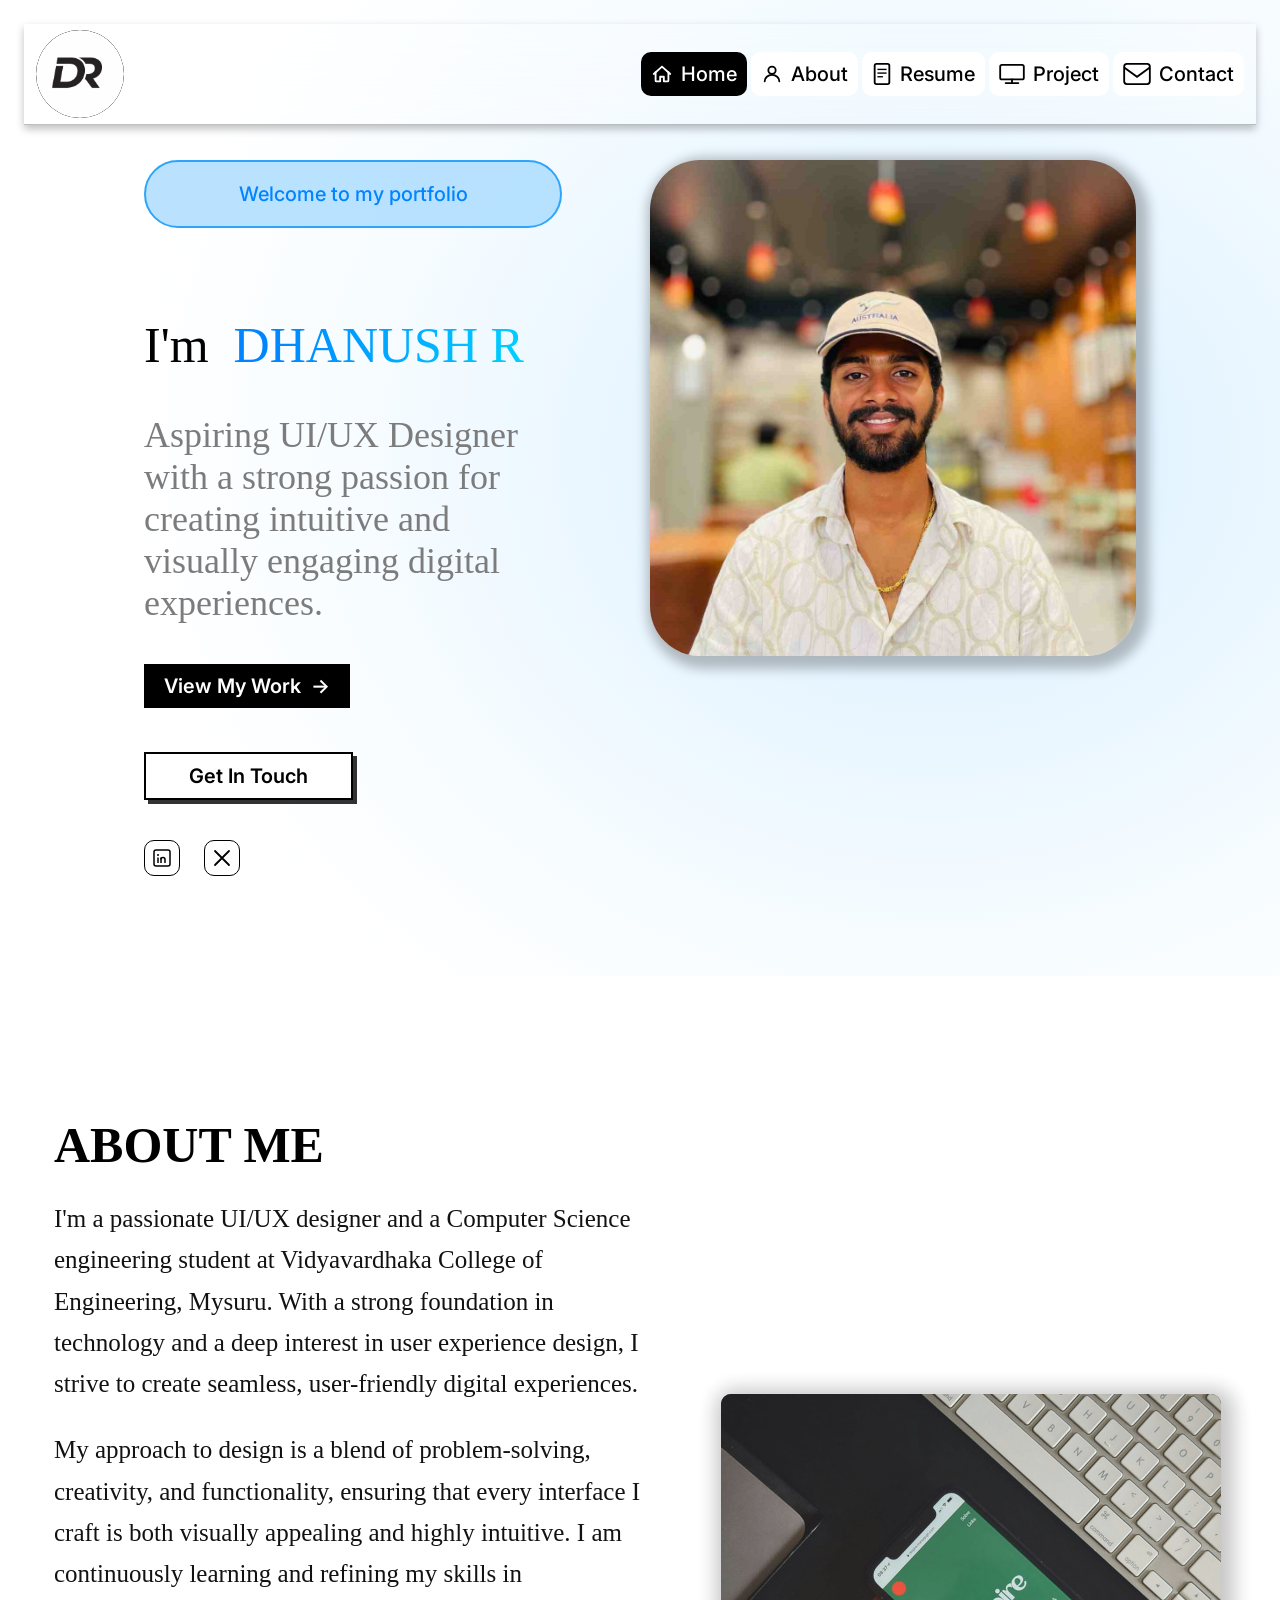
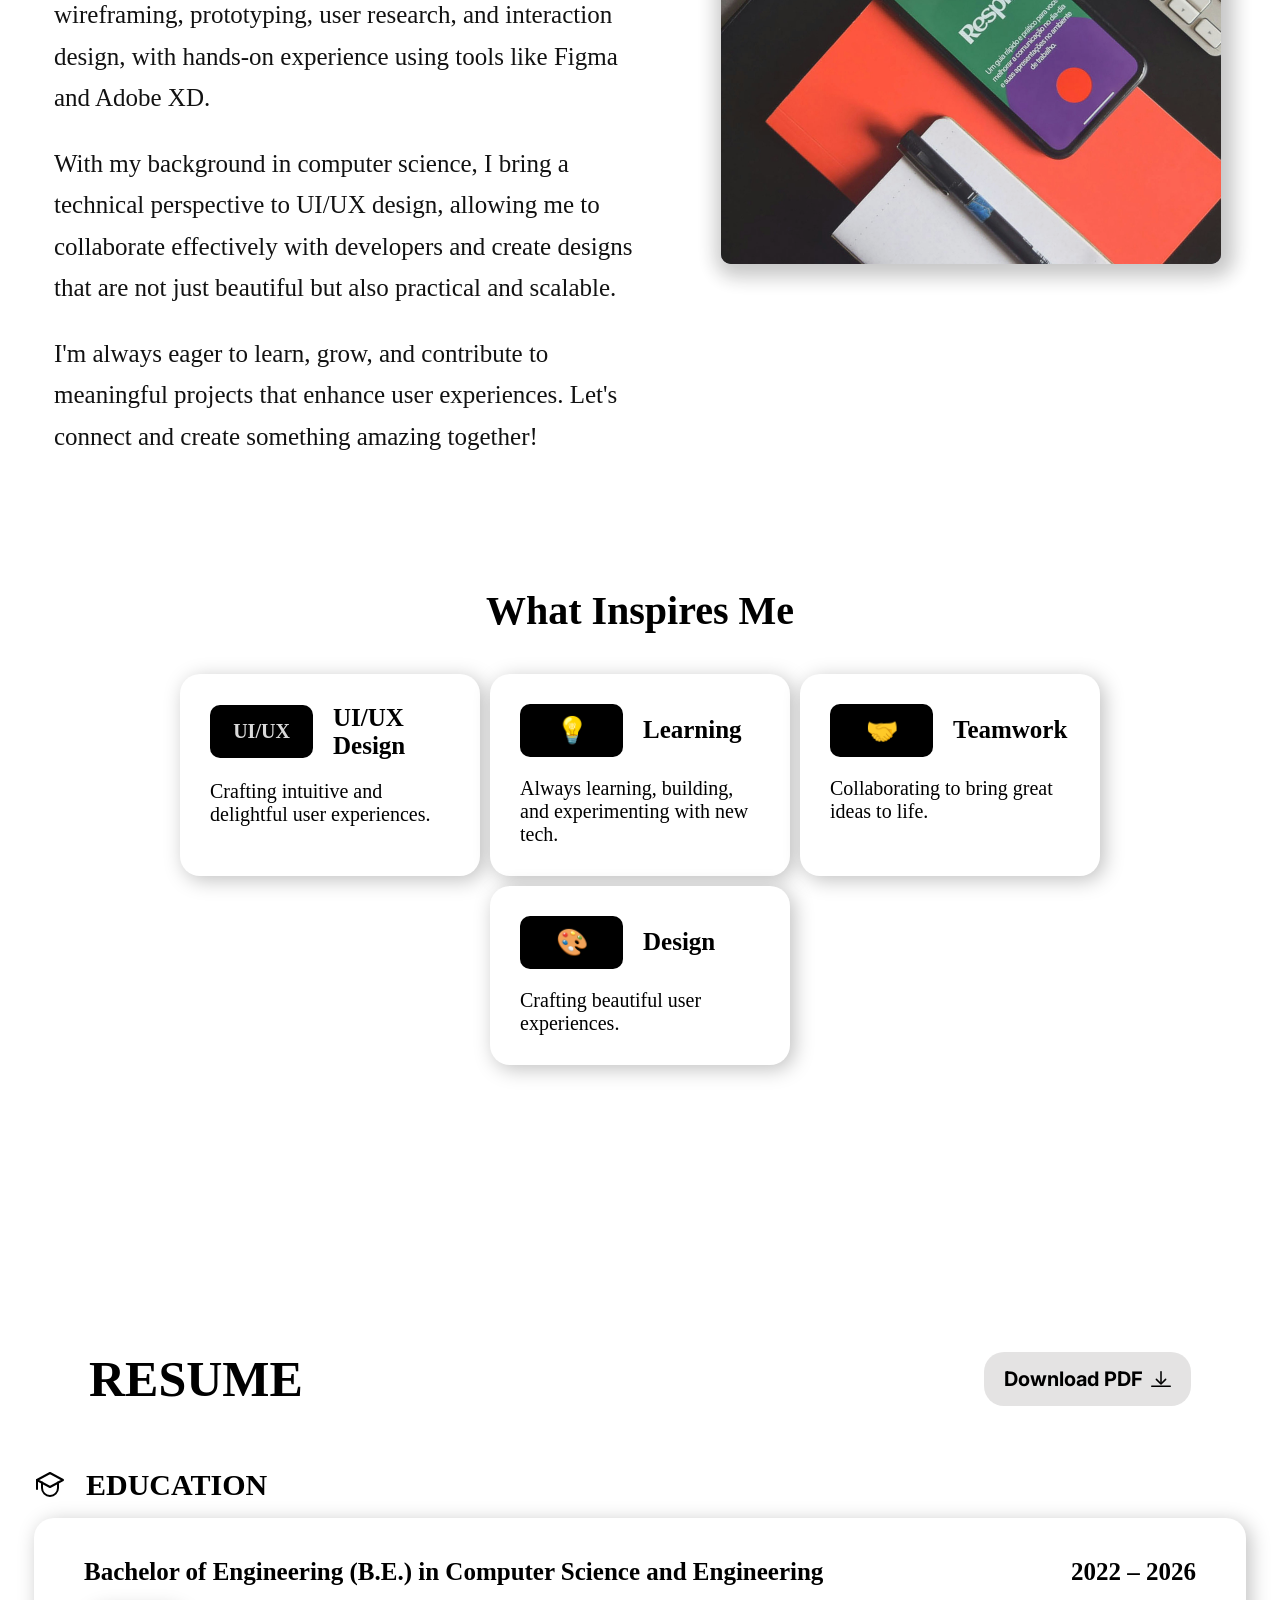
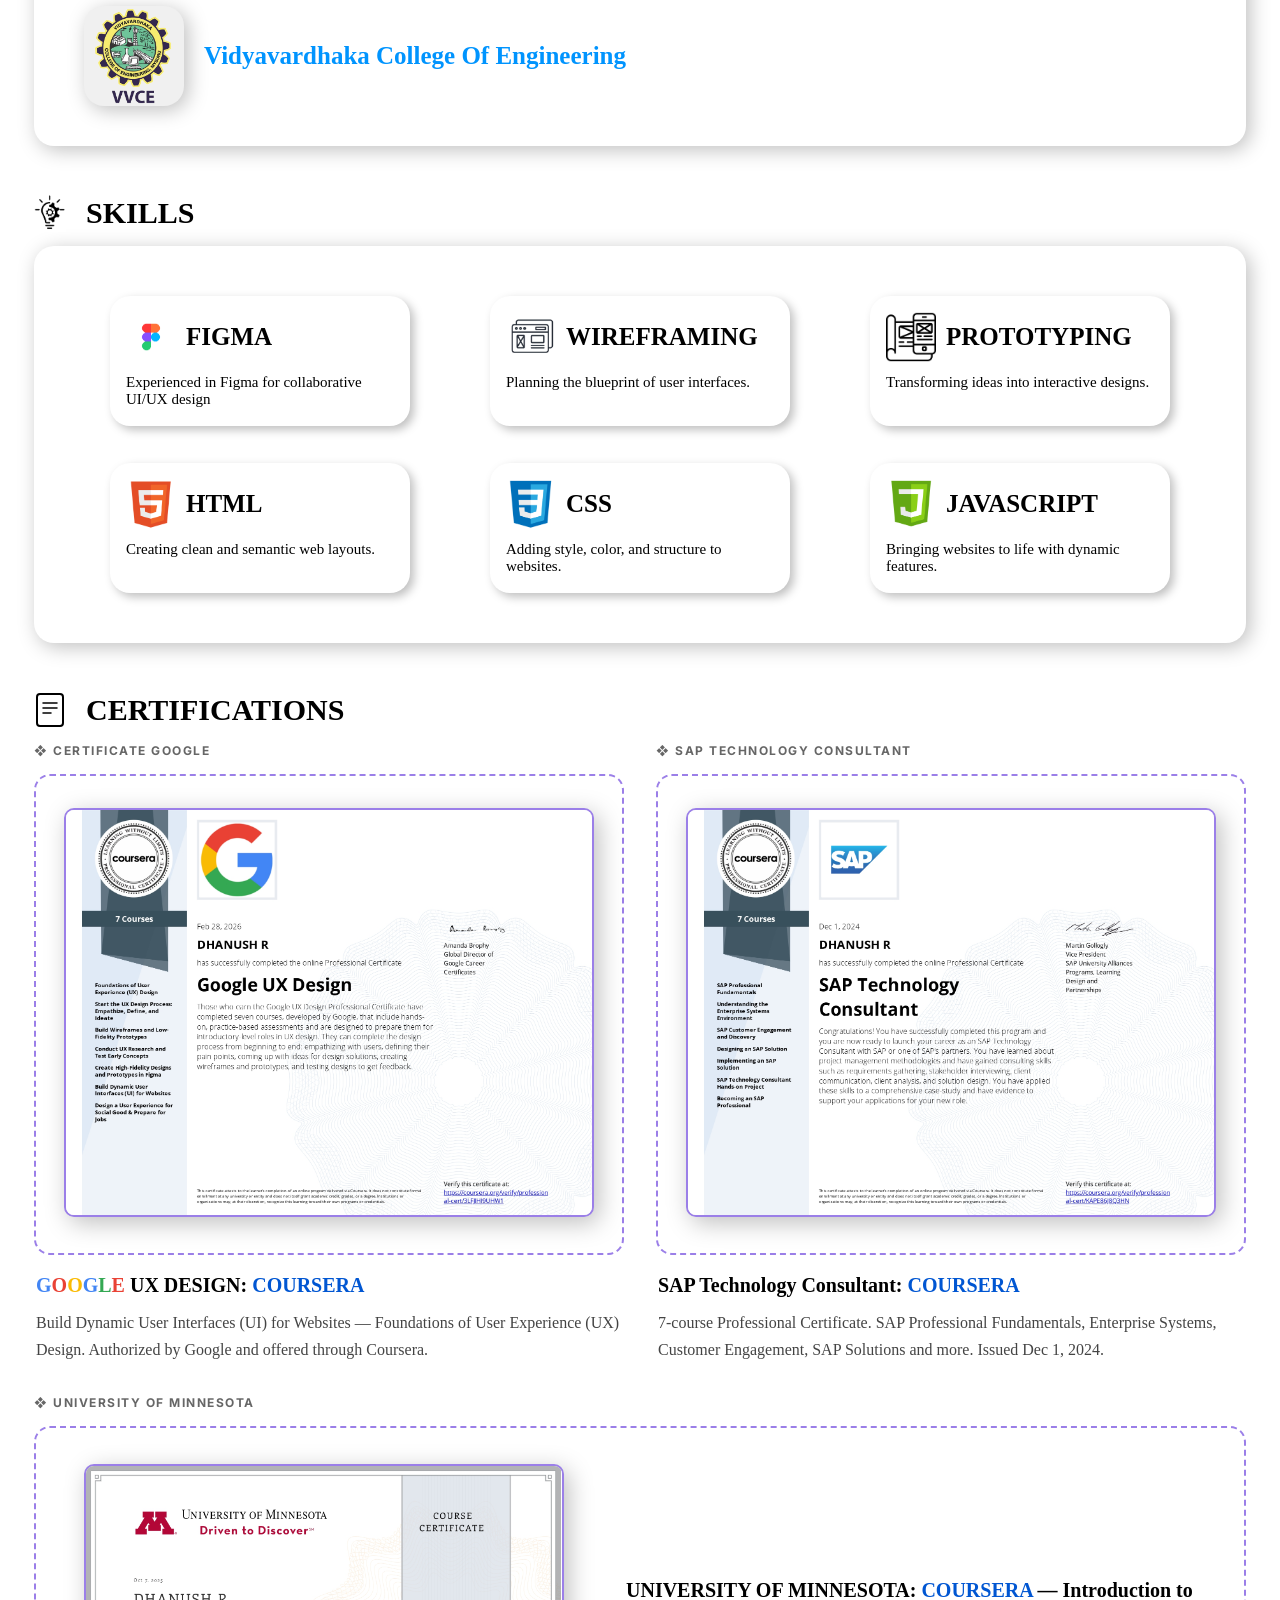
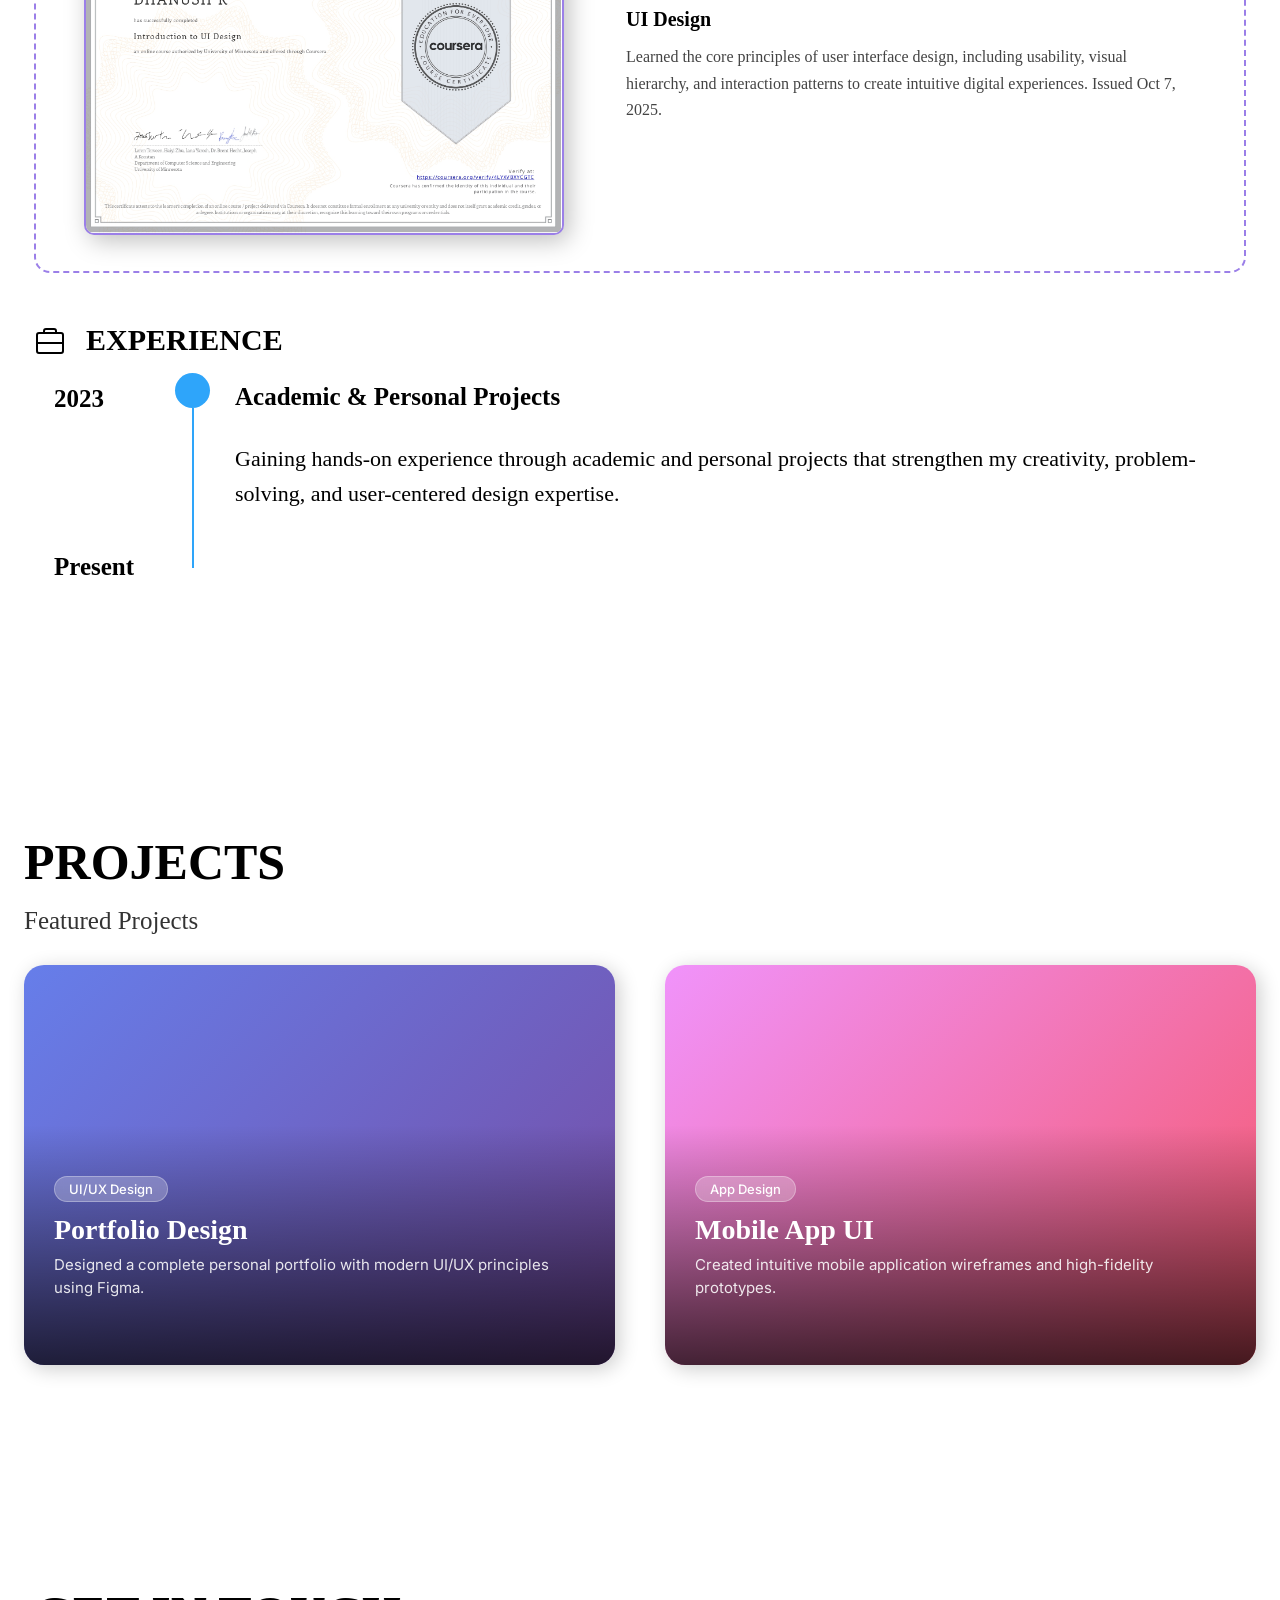
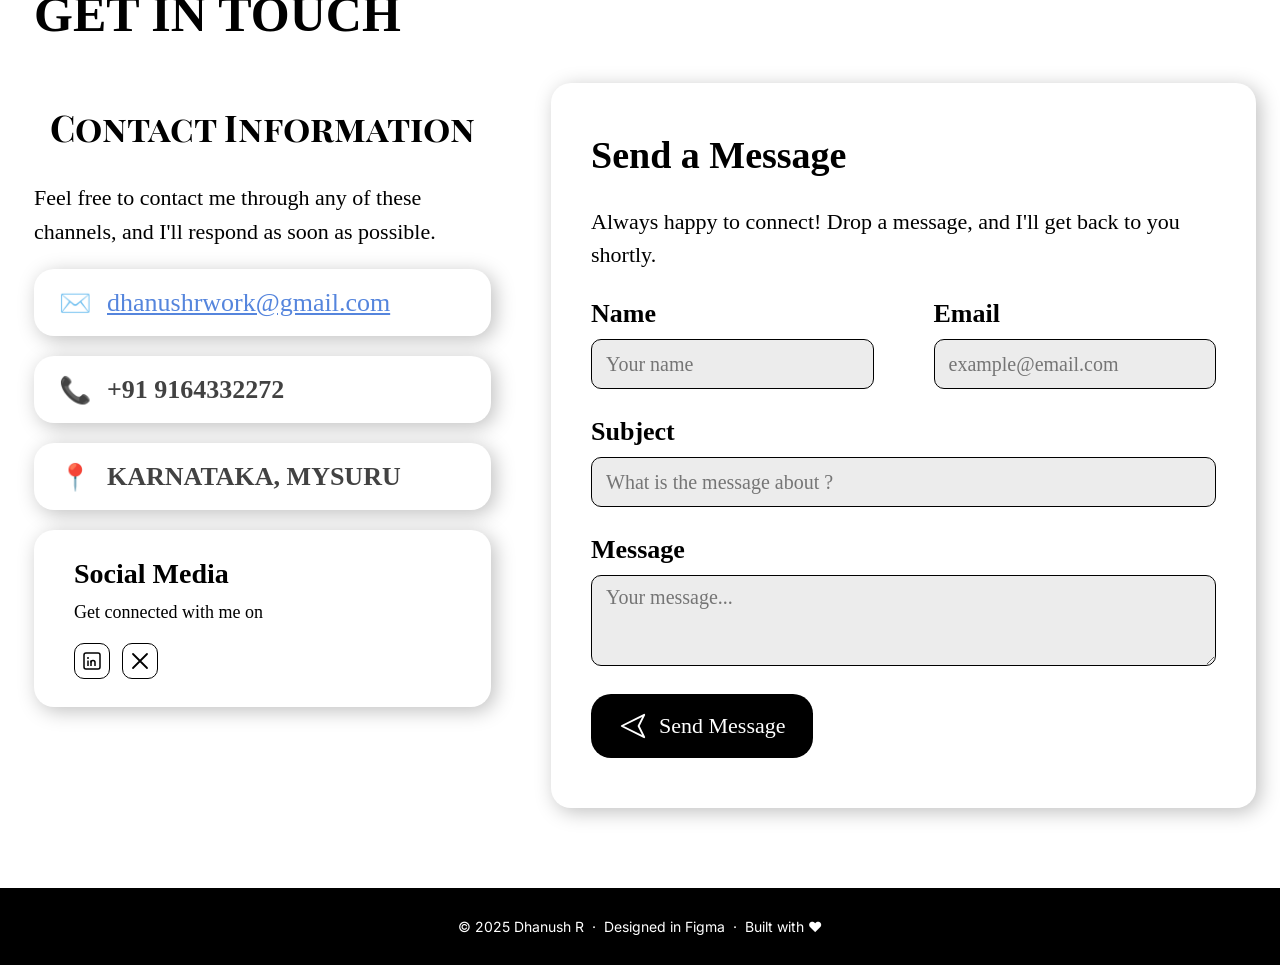
==== index.html @ 0f90c4a6 "Add files via upload" ====
<!DOCTYPE html>
<html lang="en">
<head>
  <meta charset="UTF-8" />
  <meta name="viewport" content="width=device-width, initial-scale=1.0" />
  <title>Dhanush R – UI/UX Designer</title>
  <link rel="preconnect" href="https://fonts.googleapis.com" />
  <link rel="preconnect" href="https://fonts.gstatic.com" crossorigin />
  <link href="https://fonts.googleapis.com/css2?family=Gentium+Basic:wght@400;700&family=Inter:wght@400;500;600;700&family=Playfair+Display+SC:wght@700&display=swap" rel="stylesheet" />
  <link rel="stylesheet" href="style.css" />
</head>
<body>

  <!-- NAV -->
  <nav id="main-nav">
    <div class="nav-logo">
      <img src="img/DR LOGO.png" alt="DR" onerror="this.style.display='none'" />
      <span>DR</span>
    </div>
    <div class="nav-links" id="nav-links">
      <a href="#home"     class="nav-btn active" onclick="setActive(this);closeMenu()">
        <svg width="22" height="22" fill="none" viewBox="0 0 24 24"><path d="M3 12L12 4l9 8" stroke="currentColor" stroke-width="2" stroke-linecap="round"/><path d="M5 10v9a1 1 0 001 1h4v-5h4v5h4a1 1 0 001-1v-9" stroke="currentColor" stroke-width="2" stroke-linecap="round" stroke-linejoin="round"/></svg>
        Home
      </a>
      <a href="#about"    class="nav-btn" onclick="setActive(this);closeMenu()">
        <svg width="22" height="22" fill="none" viewBox="0 0 24 24"><circle cx="12" cy="8" r="4" stroke="currentColor" stroke-width="2"/><path d="M4 20c0-4 3.6-7 8-7s8 3 8 7" stroke="currentColor" stroke-width="2" stroke-linecap="round"/></svg>
        About
      </a>
      <a href="#resume"   class="nav-btn" onclick="setActive(this);closeMenu()">
        <svg width="20" height="22" fill="none" viewBox="0 0 20 24"><rect x="2" y="1" width="16" height="22" rx="2" stroke="currentColor" stroke-width="2"/><line x1="5" y1="7" x2="15" y2="7" stroke="currentColor" stroke-width="1.5"/><line x1="5" y1="11" x2="15" y2="11" stroke="currentColor" stroke-width="1.5"/><line x1="5" y1="15" x2="11" y2="15" stroke="currentColor" stroke-width="1.5"/></svg>
        Resume
      </a>
      <a href="#projects" class="nav-btn" onclick="setActive(this);closeMenu()">
        <svg width="26" height="20" fill="none" viewBox="0 0 28 22"><rect x="1" y="1" width="26" height="16" rx="2" stroke="currentColor" stroke-width="2"/><path d="M7 21h14M14 17v4" stroke="currentColor" stroke-width="2" stroke-linecap="round"/></svg>
        Project
      </a>
      <a href="#contact"  class="nav-btn" onclick="setActive(this);closeMenu()">
        <svg width="28" height="22" fill="none" viewBox="0 0 30 24"><rect x="1" y="1" width="28" height="22" rx="3" stroke="currentColor" stroke-width="2"/><path d="M1 5l14 10L29 5" stroke="currentColor" stroke-width="2"/></svg>
        Contact
      </a>
    </div>
    <button class="hamburger" id="hamburger" onclick="toggleMenu()" aria-label="Menu">
      <span></span><span></span><span></span>
    </button>
  </nav>

  <!-- HERO -->
  <section id="home">
    <div class="hero-blob"></div>
    <div class="hero-inner">
      <div class="hero-combine">
        <div class="hero-content">
          <div class="welcome-badge">Welcome to my portfolio</div>
          <div class="hero-text">
            <h1 class="hero-name">I'm &nbsp;<span class="grad">DHANUSH R</span></h1>
            <p class="hero-desc">Aspiring UI/UX Designer with a strong passion for creating intuitive and visually engaging digital experiences.</p>
            <div class="hero-btns">
              <a href="#projects" class="btn-primary">View My Work &nbsp;→</a>
              <a href="#contact"  class="btn-secondary">Get In Touch</a>
            </div>
            <div class="hero-socials">
              <a href="https://www.linkedin.com/in/dhanush-r-043868210/" target="_blank" class="social-icon" aria-label="LinkedIn">
                <svg width="18" height="18" fill="none" viewBox="0 0 18 18"><rect x="1" y="1" width="16" height="16" rx="2" stroke="currentColor" stroke-width="1.5"/><circle cx="5" cy="6" r="1" fill="currentColor"/><line x1="5" y1="8.5" x2="5" y2="14" stroke="currentColor" stroke-width="1.5"/><line x1="8" y1="8.5" x2="8" y2="14" stroke="currentColor" stroke-width="1.5"/><path d="M8 10.5c0-1.5 1-2 2-2s2 .8 2 2V14" stroke="currentColor" stroke-width="1.5"/></svg>
              </a>
              <a href="https://x.com/RDhanush2004" target="_blank" class="social-icon" aria-label="Twitter">
                <svg width="18" height="18" fill="none" viewBox="0 0 18 18"><path d="M2 2l14 14M2 16L16 2" stroke="currentColor" stroke-width="1.8" stroke-linecap="round"/></svg>
              </a>
            </div>
          </div>
        </div>
        <div class="hero-img-wrap">
          <div class="hero-img">
            <img src="img/DHANUSH.jpg" alt="Dhanush R"
              onerror="this.style.display='none'" />
          </div>
        </div>
      </div>
    </div>
  </section>

<!-- ABOUT -->
<section id="about">
  <div class="sec-wrap">
    <div class="about-grid">
      <div class="about-text reveal reveal-left">
        <h2 class="about-heading">ABOUT ME</h2>
        <div class="about-body">
          <p>I'm a passionate UI/UX designer and a Computer Science engineering student at Vidyavardhaka College of Engineering, Mysuru. With a strong foundation in technology and a deep interest in user experience design, I strive to create seamless, user-friendly digital experiences.</p>
          <p>My approach to design is a blend of problem-solving, creativity, and functionality, ensuring that every interface I craft is both visually appealing and highly intuitive. I am continuously learning and refining my skills in wireframing, prototyping, user research, and interaction design, with hands-on experience using tools like Figma and Adobe XD.</p>
          <p>With my background in computer science, I bring a technical perspective to UI/UX design, allowing me to collaborate effectively with developers and create designs that are not just beautiful but also practical and scalable.</p>
          <p>I'm always eager to learn, grow, and contribute to meaningful projects that enhance user experiences. Let's connect and create something amazing together!</p>
        </div>
      </div>
      <div class="about-img-wrap reveal reveal-right">
        <div class="about-img">
          <img src="img/mario-gogh-UF5Kdm764RE-unsplash.jpg" alt="About Dhanush" onerror="this.style.display='none'" />
        </div>
      </div>
    </div>

    <!-- What Inspires Me -->
    <div class="wim">
      <h3 class="wim-title reveal">What Inspires Me</h3>
      <div class="wim-cards">
        <div class="wim-card reveal d1"><div class="wim-hd"><div class="wim-icon">UI/UX</div><span class="wim-label">UI/UX Design</span></div><p class="wim-desc">Crafting intuitive and delightful user experiences.</p></div>
        <div class="wim-card reveal d2"><div class="wim-hd"><div class="wim-icon" style="font-size:26px">💡</div><span class="wim-label">Learning</span></div><p class="wim-desc">Always learning, building, and experimenting with new tech.</p></div>
        <div class="wim-card reveal d3"><div class="wim-hd"><div class="wim-icon" style="font-size:26px">🤝</div><span class="wim-label">Teamwork</span></div><p class="wim-desc">Collaborating to bring great ideas to life.</p></div>
        <div class="wim-card reveal d4"><div class="wim-hd"><div class="wim-icon" style="font-size:26px">🎨</div><span class="wim-label">Design</span></div><p class="wim-desc">Crafting beautiful user experiences.</p></div>
      </div>
    </div>
  </div>
</section>

  <!-- RESUME -->
  <section id="resume">
    <div class="sec-wrap">
      <div class="resume-head reveal">
        <h2 class="sec-title">RESUME</h2>
        <button class="btn-dl" onclick="alert('Add your resume PDF link here!')">
          Download PDF
          <svg width="20" height="20" fill="none" viewBox="0 0 26 23"><line x1="13" y1="2" x2="13" y2="17" stroke="currentColor" stroke-width="2" stroke-linecap="round"/><path d="M7 12l6 6 6-6" stroke="currentColor" stroke-width="2" stroke-linecap="round" stroke-linejoin="round"/><line x1="1" y1="21" x2="25" y2="21" stroke="currentColor" stroke-width="2" stroke-linecap="round"/></svg>
        </button>
      </div>

      <!-- Education -->
      <div class="r-sec reveal">
        <div class="r-sec-hd">
          <div class="r-sec-icon">
            <svg width="32" height="32" fill="none" viewBox="0 0 32 32"><path d="M16 4L3 11l13 7 13-7-13-7z" stroke="#000" stroke-width="2" stroke-linejoin="round"/><path d="M3 11v9" stroke="#000" stroke-width="2" stroke-linecap="round"/><path d="M8 13.5v5.5a8 8 0 0016 0v-5.5" stroke="#000" stroke-width="2" stroke-linecap="round"/></svg>
          </div>
          <span class="r-sec-title">EDUCATION</span>
        </div>
        <div class="edu-card">
          <div class="edu-row">
            <span class="edu-name">Bachelor of Engineering (B.E.) in Computer Science and Engineering</span>
            <span class="edu-year">2022 – 2026</span>
          </div>
          <div class="edu-college-row">
            <div class="college-logo">
              <img src="img/vvce-logo.png" alt="VCE" onerror="this.outerHTML='<span style=font-weight:700;font-size:14px;margin:5px>VCE</span>'" />
            </div>
            <span class="college-name">Vidyavardhaka College Of Engineering</span>
          </div>
        </div>
      </div>

      <!-- Skills -->
      <div class="r-sec reveal" style="margin-top:50px">
        <div class="r-sec-hd">
          <div class="r-sec-icon">
            <img src="img/skills_icon.png" alt="HTML" onerror="this.outerHTML='<span style=font-size:28px;font-weight:700;color:#e44d26>HTML</span>'" />
          </div>
          <span class="r-sec-title">SKILLS</span>
        </div>
        <div class="skills-wrap">
          <div class="skills-grid">
            <div class="skill-card reveal d1">
              <div class="skill-hd">
                <div class="skill-icon">
                  <img src="img/Figma_logo.png" alt="Figma" onerror="this.outerHTML='<span style=font-size:28px></span>'" />
                </div>
                <span class="skill-name">FIGMA</span>
              </div>
              <p class="skill-desc">Experienced in Figma for collaborative UI/UX design</p>
            </div>
            <div class="skill-card reveal d2">
              <div class="skill-hd">
                <div class="skill-icon">
                  <img src="img/wireframe_icon.png" alt="HTML" onerror="this.outerHTML='<span style=font-size:28px;font-weight:700;color:#e44d26>HTML</span>'" />
                </div>
                <span class="skill-name">WIREFRAMING</span>
              </div>
              <p class="skill-desc">Planning the blueprint of user interfaces.</p>
            </div>
            <div class="skill-card reveal d3">
              <div class="skill-hd">
                <div class="skill-icon">
                  <img src="img/prototyping.png" alt="HTML" onerror="this.outerHTML='<span style=font-size:28px;font-weight:700;color:#e44d26>HTML</span>'" />
                </div>
                <span class="skill-name">PROTOTYPING</span>
              </div>
              <p class="skill-desc">Transforming ideas into interactive designs.</p>
            </div>
            <div class="skill-card reveal d4">
              <div class="skill-hd">
                <div class="skill-icon">
                  <img src="img/HTML.png" alt="HTML" onerror="this.outerHTML='<span style=font-size:28px;font-weight:700;color:#e44d26>HTML</span>'" />
                </div>
                <span class="skill-name">HTML</span>
              </div>
              <p class="skill-desc">Creating clean and semantic web layouts.</p>
            </div>
            <div class="skill-card reveal d5">
              <div class="skill-hd">
                <div class="skill-icon">
                  <img src="img/CSS.png" alt="CSS" onerror="this.outerHTML='<span style=font-size:28px;font-weight:700;color:#264de4>CSS</span>'" />
                </div>
                <span class="skill-name">CSS</span>
              </div>
              <p class="skill-desc">Adding style, color, and structure to websites.</p>
            </div>
            <div class="skill-card reveal d6">
              <div class="skill-hd">
                <div class="skill-icon">
                  <img src="img/JS.png" alt="JavaScript" onerror="this.outerHTML='<span style=font-size:24px;font-weight:700;color:#f7df1e;background:#000;padding:4px 6px>JS</span>'" />
                </div>
                <span class="skill-name">JAVASCRIPT</span>
              </div>
              <p class="skill-desc">Bringing websites to life with dynamic features.</p>
            </div>
          </div>
        </div>
      </div>

      <!-- Certifications -->
      <div class="r-sec reveal" style="margin-top:50px">
        <div class="r-sec-hd">
          <div class="r-sec-icon">
            <svg width="30" height="36" fill="none" viewBox="0 0 30 36"><rect x="2" y="2" width="26" height="32" rx="3" stroke="#000" stroke-width="2"/><line x1="8" y1="11" x2="22" y2="11" stroke="#000" stroke-width="1.5" stroke-linecap="round"/><line x1="8" y1="16" x2="22" y2="16" stroke="#000" stroke-width="1.5" stroke-linecap="round"/><line x1="8" y1="21" x2="16" y2="21" stroke="#000" stroke-width="1.5" stroke-linecap="round"/></svg>
          </div>
          <span class="r-sec-title">CERTIFICATIONS</span>
        </div>

        <div class="certs-row">

          <!-- ══ GOOGLE ══ -->
          <div class="cert-box reveal d1">
            <p class="cert-box-label">❖ CERTIFICATE GOOGLE</p>
            <div class="cert-dashed-border">
              <div class="cert-deck">
                <div class="cert-card card-back-2"><img src="img/GOOGLE_UI_UX_page-0001.jpg" alt="" /></div>
                <div class="cert-card card-back-1"><img src="img/GOOGLE_UI_UX_page-0001.jpg" alt="" /></div>
                <div class="cert-card card-front" ><img src="img/ui_ux_final_page-0001.jpg" alt="Google UX Certificate" /></div>
              </div>
            </div>
            <div class="cert-desc-block">
              <p class="cert-desc-title"><span style="color:#4285f4">G</span><span style="color:#e94235">O</span><span style="color:#fabb05">O</span><span style="color:#4285f4">G</span><span style="color:#34a853">L</span><span style="color:#e94235">E</span> UX DESIGN: <span style="color:#0056d2">COURSERA</span></p>
              <p class="cert-desc-body">Build Dynamic User Interfaces (UI) for Websites — Foundations of User Experience (UX) Design. Authorized by Google and offered through Coursera.</p>
            </div>
          </div>

          <!-- ══ SAP ══ -->
          <div class="cert-box reveal d2">
            <p class="cert-box-label">❖ SAP TECHNOLOGY CONSULTANT</p>
            <div class="cert-dashed-border">
              <div class="cert-deck">
                <div class="cert-card card-back-2"><img src="img/SAP_1 (2)_page-0001.jpg" alt="" /></div>
                <div class="cert-card card-back-1"><img src="img/SAP_1 (2)_page-0001.jpg" alt="" /></div>
                <div class="cert-card card-front" ><img src="img/SAP_MAIN_page-0001.jpg" alt="SAP Technology Consultant Certificate" /></div>
              </div>
            </div>
            <div class="cert-desc-block">
              <p class="cert-desc-title">SAP Technology Consultant: <span style="color:#0056d2">COURSERA</span></p>
              <p class="cert-desc-body">7-course Professional Certificate. SAP Professional Fundamentals, Enterprise Systems, Customer Engagement, SAP Solutions and more. Issued Dec 1, 2024.</p>
            </div>
          </div>

        </div><!-- /.certs-row -->

        <!-- ══ MINNESOTA – full width ══ -->
        <div class="cert-box cert-box-wide reveal d3">
          <p class="cert-box-label">❖ UNIVERSITY OF MINNESOTA</p>
          <div class="cert-dashed-border cert-dashed-wide">
            <div class="cert-wide-inner">
              <div class="cert-deck cert-deck-wide">
                <div class="cert-card card-front" ><img src="img/UI_DESIGN_page-0001.jpg" alt="University of Minnesota Certificate" /></div>
              </div>
              <div class="cert-desc-block">
                <p class="cert-desc-title">UNIVERSITY OF MINNESOTA: <span style="color:#0056d2">COURSERA</span> — Introduction to UI Design</p>
                <p class="cert-desc-body">Learned the core principles of user interface design, including usability, visual hierarchy, and interaction patterns to create intuitive digital experiences. Issued Oct 7, 2025.</p>
              </div>
            </div>
          </div>
        </div>

      </div><!-- /.r-sec -->

      <!-- Experience -->
      <div class="r-sec reveal" style="margin-top:50px;margin-bottom:20px">
        <div class="r-sec-hd">
          <div class="r-sec-icon">
            <svg width="32" height="32" fill="none" viewBox="0 0 32 32"><rect x="3" y="9" width="26" height="20" rx="2" stroke="#000" stroke-width="2"/><path d="M10 9V7a2 2 0 012-2h8a2 2 0 012 2v2" stroke="#000" stroke-width="2"/><line x1="3" y1="19" x2="29" y2="19" stroke="#000" stroke-width="2"/></svg>
          </div>
          <span class="r-sec-title">EXPERIENCE</span>
        </div>
        <div class="exp-wrap">
          <div class="exp-years">
            <span>2023</span>
            <span>Present</span>
          </div>
          <div class="exp-timeline">
            <div class="exp-dot"></div>
            <div class="exp-line"></div>
          </div>
          <div class="exp-content">
            <div class="exp-role">Academic &amp; Personal Projects</div>
            <p class="exp-body">Gaining hands-on experience through academic and personal projects that strengthen my creativity, problem-solving, and user-centered design expertise.</p>
          </div>
        </div>
      </div>
    </div>
  </section>

  <!-- PROJECTS -->
  <section id="projects">
    <div class="sec-wrap">
      <h2 class="sec-title reveal">PROJECTS</h2>
      <p class="proj-label reveal d1">Featured Projects</p>
      <div class="proj-grid">
        <div class="proj-card reveal reveal-left d2">
          <div class="proj-bg" style="background:linear-gradient(135deg,#667eea,#764ba2)"></div>
          <div class="proj-overlay"></div>
          <div class="proj-content">
            <span class="proj-tag">UI/UX Design</span>
            <div class="proj-title">Portfolio Design</div>
            <p class="proj-desc">Designed a complete personal portfolio with modern UI/UX principles using Figma.</p>
            <span class="proj-arrow">→</span>
          </div>
        </div>
        <div class="proj-card reveal reveal-right d3">
          <div class="proj-bg" style="background:linear-gradient(135deg,#f093fb,#f5576c)"></div>
          <div class="proj-overlay"></div>
          <div class="proj-content">
            <span class="proj-tag">App Design</span>
            <div class="proj-title">Mobile App UI</div>
            <p class="proj-desc">Created intuitive mobile application wireframes and high-fidelity prototypes.</p>
            <span class="proj-arrow">→</span>
          </div>
        </div>
      </div>
    </div>
  </section>

  <!-- CONTACT -->
  <section id="contact">
    <div class="sec-wrap">
      <h2 class="contact-title reveal">GET IN TOUCH</h2>
      <div class="contact-layout">

        <!-- Info panel -->
        <div class="contact-info reveal reveal-left">
          <div class="contact-info-title">Contact Information</div>
          <p class="contact-info-desc">Feel free to contact me through any of these channels, and I'll respond as soon as possible.</p>
          <div class="ci-card">
            <span class="ci-emoji">✉️</span>
            <a class="ci-email" href="mailto:dhanushrwork@gmail.com">dhanushrwork@gmail.com</a>
          </div>
          <div class="ci-card">
            <span class="ci-emoji">📞</span>
            <span class="ci-phone">+91 9164332272</span>
          </div>
          <div class="ci-card">
            <span class="ci-emoji">📍</span>
            <span class="ci-loc">KARNATAKA, MYSURU</span>
          </div>
          <div class="social-card">
            <div class="social-title">Social Media</div>
            <div class="social-sub">Get connected with me on</div>
            <div class="social-icons">
              <a href="https://www.linkedin.com/in/dhanush-r-043868210/" target="_blank" class="social-icon" aria-label="LinkedIn">
                <svg width="18" height="18" fill="none" viewBox="0 0 18 18"><rect x="1" y="1" width="16" height="16" rx="2" stroke="currentColor" stroke-width="1.5"/><circle cx="5" cy="6" r="1" fill="currentColor"/><line x1="5" y1="8.5" x2="5" y2="14" stroke="currentColor" stroke-width="1.5"/><line x1="8" y1="8.5" x2="8" y2="14" stroke="currentColor" stroke-width="1.5"/><path d="M8 10.5c0-1.5 1-2 2-2s2 .8 2 2V14" stroke="currentColor" stroke-width="1.5"/></svg>
              </a>
              <a href="https://x.com/RDhanush2004" target="_blank" class="social-icon" aria-label="Twitter">
                <svg width="18" height="18" fill="none" viewBox="0 0 18 18"><path d="M2 2l14 14M2 16L16 2" stroke="currentColor" stroke-width="1.8" stroke-linecap="round"/></svg>
              </a>
            </div>
          </div>
        </div>

        <!-- Message form -->
        <div class="msg-box reveal reveal-right">
          <div class="msg-title">Send a Message</div>
          <p class="msg-sub">Always happy to connect! Drop a message, and I'll get back to you shortly.</p>
          <div class="form-row">
            <div class="form-col">
              <label class="form-label">Name</label>
              <input class="form-input" type="text" id="f-name" placeholder="Your name" />
            </div>
            <div class="form-col">
              <label class="form-label">Email</label>
              <input class="form-input" type="email" id="f-email" placeholder="example@email.com" />
            </div>
          </div>
          <div class="form-group">
            <label class="form-label">Subject</label>
            <input class="form-input" type="text" id="f-subject" placeholder="What is the message about ?" />
          </div>
          <div class="form-group">
            <label class="form-label">Message</label>
            <textarea class="form-input" id="f-msg" placeholder="Your message..." rows="3"></textarea>
          </div>
          <button class="btn-send" onclick="handleSend()">
            <svg width="28" height="28" fill="none" viewBox="0 0 30 30"><path d="M3 15L27 3l-6 12 6 12L3 15z" stroke="white" stroke-width="2" stroke-linejoin="round"/></svg>
            Send Message
          </button>
        </div>
      </div>
    </div>
  </section>

  <!-- FOOTER -->
  <footer>
    <p>© 2025 Dhanush R &nbsp;·&nbsp; Designed in Figma &nbsp;·&nbsp; Built with ❤️</p>
  </footer>

  <!-- Toast notification -->
  <div class="toast" id="toast"></div>

  <script src="script.js"></script>
</body>
</html>
---- style.css ----
/* ═══════════════════════════════════════════
   DHANUSH R – PORTFOLIO  |  style.css
   ═══════════════════════════════════════════ */

/* ── RESET & VARIABLES ─────────────────────── */
*, *::before, *::after {
  box-sizing: border-box;
  margin: 0;
  padding: 0;
}

:root {
  --blue:        #0084ff;
  --blue2:       #00d0ff;
  --blue-bg:     rgba(156, 214, 255, 0.69);
  --blue-bd:     #2ea5fa;
  --black:       #000;
  --white:       #fff;
  --gray:        #7c7c7c;
  --body-text:   #121212;
  --shadow:      4px 4px 20px rgba(0,0,0,.25);
  --shadow-sm:   4px 4px 10px rgba(0,0,0,.25);
  --nav-h:       100px;
  --font-serif:  'Times New Roman', serif;
  --font-sans:   'Inter', sans-serif;
  --font-script: 'Gentium Basic', serif;
}

html { scroll-behavior: smooth; }

body {
  font-family: var(--font-sans);
  background: #fff;
  color: #000;
  overflow-x: hidden;
}

img { display: block; max-width: 100%; }
a   { text-decoration: none; color: inherit; }

/* ── NAV ───────────────────────────────────── */
nav {
  position: fixed;
  top: 24px; left: 24px; right: 24px;
  z-index: 1000;
  display: flex;
  align-items: center;
  justify-content: space-between;
  padding: 6px 12px;
  background: rgba(255,255,255,.2);
  backdrop-filter: blur(25px);
  -webkit-backdrop-filter: blur(25px);
  border-bottom: 1px solid rgba(0,0,0,.25);
  box-shadow: 0 4px 8px rgba(0,0,0,.25);
}

.nav-logo {
  width: 88px; height: 88px;
  border-radius: 99px;
  background: #000; color: #fff;
  display: flex; align-items: center; justify-content: center;
  font-family: var(--font-serif);
  font-size: 26px; font-weight: 700;
  letter-spacing: -1px;
  flex-shrink: 0; overflow: hidden;
  position: relative;
}
.nav-logo img {
  position: absolute; inset: 0;
  width: 100%; height: 100%;
  object-fit: cover; border-radius: 99px;
}

.nav-links {
  display: flex;
  align-items: center;
  gap: 4px;
}

.nav-btn {
  display: flex; align-items: center; gap: 8px;
  padding: 10px; border-radius: 10px;
  background: #fff;
  font-size: 20px; font-weight: 500;
  color: #000; border: none; cursor: pointer;
  white-space: nowrap;
  font-family: var(--font-sans);
  transition: background .25s, color .25s, transform .15s, box-shadow .25s;
}
.nav-btn:hover {
  background: #f0f0f0;
  transform: translateY(-1px);
  box-shadow: 0 2px 8px rgba(0,0,0,.1);
}
.nav-btn.active           { background: #000; color: #fff; }
.nav-btn.active:hover     { background: #222; }
.nav-btn svg              { flex-shrink: 0; transition: transform .25s; }
.nav-btn:hover svg        { transform: scale(1.1); }

/* Hamburger */
.hamburger {
  display: none;
  flex-direction: column; gap: 5px;
  padding: 8px; background: none; border: none;
  cursor: pointer; z-index: 1001;
}
.hamburger span {
  display: block; width: 24px; height: 2px;
  background: #000; border-radius: 2px;
  transition: transform .3s, opacity .3s;
}
.hamburger.open span:nth-child(1) { transform: translateY(7px) rotate(45deg); }
.hamburger.open span:nth-child(2) { opacity: 0; }
.hamburger.open span:nth-child(3) { transform: translateY(-7px) rotate(-45deg); }

/* ── SCROLL REVEAL ─────────────────────────── */
.reveal {
  opacity: 0; transform: translateY(40px);
  transition: opacity .7s ease, transform .7s ease;
}
.reveal.visible { opacity: 1; transform: translateY(0); }

.reveal-left {
  opacity: 0; transform: translateX(-40px);
  transition: opacity .7s ease, transform .7s ease;
}
.reveal-left.visible { opacity: 1; transform: translateX(0); }

.reveal-right {
  opacity: 0; transform: translateX(40px);
  transition: opacity .7s ease, transform .7s ease;
}
.reveal-right.visible { opacity: 1; transform: translateX(0); }

.d1 { transition-delay: .1s; }
.d2 { transition-delay: .2s; }
.d3 { transition-delay: .3s; }
.d4 { transition-delay: .4s; }
.d5 { transition-delay: .5s; }
.d6 { transition-delay: .6s; }

/* ── HERO ──────────────────────────────────── */
#home {
  background: #fff;
  overflow: hidden;
  padding-top: var(--nav-h);
}

.hero-blob {
  position: absolute;
  top: -238px; left: -30px;
  pointer-events: none; z-index: 0;
  width: min(1682px, 130vw);
  height: min(1568px, 130vw);
  background: radial-gradient(
    ellipse 60% 55% at 58% 44%,
    rgba(156,214,255,.4) 0%,
    rgba(200,235,255,.18) 55%,
    transparent 80%
  );
}

.hero-inner {
  position: relative; z-index: 1;
  max-width: 1440px; margin: 0 auto;
  padding: 60px 144px 100px;
  min-height: calc(100vh - var(--nav-h));
  display: flex; align-items: center;
}

.hero-combine {
  display: flex; gap: 88px;
  align-items: flex-start; width: 100%;
}

.hero-content {
  flex: 1;
  display: flex; flex-direction: column; gap: 88px;
}

.welcome-badge {
  display: inline-flex; align-items: center; justify-content: center;
  padding: 20px 50px;
  background: var(--blue-bg);
  border: 2px solid var(--blue-bd);
  border-radius: 999px;
  color: var(--blue); font-size: 20px; font-weight: 500;
  opacity: 0; animation: fadeUp .7s .1s forwards;
  transition: transform .3s, box-shadow .3s;
}
.welcome-badge:hover {
  transform: scale(1.03);
  box-shadow: 0 4px 16px rgba(0,132,255,.25);
}

.hero-text {
  display: flex; flex-direction: column; gap: 40px;
}

.hero-name {
  font-family: var(--font-serif);
  font-size: 50px; line-height: normal; font-weight: 400;
  opacity: 0; animation: fadeUp .7s .25s forwards;
}
.hero-name .grad {
  background: linear-gradient(to right, #0084ff 11.5%, #00d0ff);
  -webkit-background-clip: text;
  -webkit-text-fill-color: transparent;
  background-clip: text;
}

.hero-desc {
  font-family: var(--font-script);
  font-size: 36px; color: var(--gray); line-height: normal;
  opacity: 0; animation: fadeUp .7s .4s forwards;
}

.hero-btns {
  display: flex; gap: 44px; align-items: center; flex-wrap: wrap;
  opacity: 0; animation: fadeUp .7s .55s forwards;
}

.btn-primary {
  background: #000; color: #fff;
  padding: 10px 20px;
  font-size: 20px; font-weight: 600;
  font-family: var(--font-sans);
  border: none; cursor: pointer;
  display: inline-flex; align-items: center;
  transition: background .25s, transform .2s, box-shadow .25s;
}
.btn-primary:hover {
  background: #222;
  transform: translateY(-2px);
  box-shadow: 0 6px 16px rgba(0,0,0,.25);
}

.btn-secondary {
  background: #fff; color: #000;
  padding: 10px 43px;
  font-size: 20px; font-weight: 600;
  font-family: var(--font-sans);
  border: 2px solid #000;
  box-shadow: 4px 4px 0 rgba(0,0,0,.8);
  cursor: pointer;
  display: inline-flex; align-items: center;
  transition: transform .2s, box-shadow .2s;
}
.btn-secondary:hover   { transform: translate(-2px,-2px); box-shadow: 6px 6px 0 rgba(0,0,0,.8); }
.btn-secondary:active  { transform: translate(2px,2px);   box-shadow: 2px 2px 0 rgba(0,0,0,.8); }

.hero-socials {
  display: flex; gap: 24px; align-items: center;
  opacity: 0; animation: fadeUp .7s .7s forwards;
}

.social-icon {
  width: 36px; height: 36px;
  border: 1px solid #000; border-radius: 10px;
  display: flex; align-items: center; justify-content: center;
  color: #000;
  transition: background .25s, color .25s, transform .2s, box-shadow .2s;
}
.social-icon:hover {
  background: #000; color: #fff;
  transform: translateY(-3px);
  box-shadow: 0 4px 12px rgba(0,0,0,.25);
}

.hero-img-wrap {
  flex-shrink: 0; width: 486px;
  opacity: 0; animation: fadeUp .7s .3s forwards;
}
.hero-img {
  width: 486px; height: 496px;
  border-radius: 50px;
  box-shadow: 5px 5px 12.2px 8px rgba(0,0,0,.25);
  overflow: hidden; background: #e0e0e0;
  transition: transform .4s ease, box-shadow .4s ease;
}
.hero-img:hover {
  transform: translateY(-8px) scale(1.01);
  box-shadow: 8px 18px 36px rgba(0,0,0,.3);
}
.hero-img img { width: 100%; height: 100%; object-fit: cover; }

/* ── SHARED ────────────────────────────────── */
section { position: relative; width: 100%; }

.sec-wrap {
  max-width: 1392px; margin: 0 auto;
  padding: 140px 24px 80px;
}

.sec-title {
  font-family: var(--font-serif);
  font-size: 50px; font-weight: 700;
}

/* ── ABOUT ─────────────────────────────────── */
#about { background: #fff; }

.about-grid {
  display: flex;
  gap: 60px;
  align-items: flex-start;
  padding: 0 30px;
}

.about-text { flex: 1; }

.about-heading {
  font-family: var(--font-serif);
  font-size: 50px; font-weight: 700;
  margin-bottom: 24px;
}

.about-body {
  font-family: var(--font-serif);
  font-size: 25px; color: var(--body-text); line-height: 1.65;
}
.about-body p { margin-bottom: 1em; }

.about-img-wrap {
  flex-shrink: 0;
  width: 511px;
  display: flex;
  align-items: center;
  justify-content: center;
  align-self: center;
  margin-top: 60px;
}

.about-img {
  width: 500px; height: 470px;
  border-radius: 10px;
  box-shadow: 4px 4px 19.1px 9px rgba(0,0,0,.25);
  overflow: hidden; background: #1a1a2e; opacity: .9;
  transition: transform .4s, box-shadow .4s, opacity .3s;
}
.about-img:hover {
  transform: translateY(-5px);
  box-shadow: 6px 10px 30px rgba(0,0,0,.3);
  opacity: 1;
}
.about-img img { width: 100%; height: 100%; object-fit: cover; }

/* What Inspires Me */
.wim {
  margin-top: 60px;
  display: flex; flex-direction: column; align-items: center; gap: 40px;
  padding: 45px 10px;
}

.wim-title {
  font-family: var(--font-serif);
  font-size: 40px; font-weight: 700;
}

.wim-cards {
  display: flex; gap: 10px;
  justify-content: center; flex-wrap: wrap;
}

.wim-card {
  background: #fff; border-radius: 20px;
  box-shadow: var(--shadow);
  width: 300px; padding: 30px;
  display: flex; flex-direction: column; gap: 20px;
  cursor: default;
  transition: transform .35s ease, box-shadow .35s ease;
}
.wim-card:hover {
  transform: translateY(-8px) scale(1.02);
  box-shadow: 6px 12px 32px rgba(0,0,0,.22);
}
.wim-hd     { display: flex; align-items: center; gap: 20px; }
.wim-icon {
  background: #000; width: 103px; height: 53px; border-radius: 10px;
  flex-shrink: 0; display: flex; align-items: center; justify-content: center;
  color: #d9d9d9; font-family: var(--font-serif);
  font-size: 20px; font-weight: 700;
}
.wim-label  { font-family: var(--font-serif); font-size: 25px; font-weight: 700; }
.wim-desc   { font-family: var(--font-serif); font-size: 20px; }

/* ── RESUME ────────────────────────────────── */
#resume { background: #fff; }

.resume-head {
  display: flex; align-items: center;
  justify-content: space-between;
  padding: 20px 65px; flex-wrap: wrap; gap: 16px;
}

.btn-dl {
  background: rgba(201,199,199,.5); color: #000;
  padding: 15px 20px; border-radius: 20px;
  font-size: 20px; font-weight: 700;
  font-family: var(--font-sans);
  border: none; cursor: pointer;
  display: inline-flex; align-items: center; gap: 8px;
  transition: background .25s, transform .2s, box-shadow .25s;
}
.btn-dl:hover {
  background: rgba(170,168,168,.6);
  transform: translateY(-2px);
  box-shadow: 0 4px 14px rgba(0,0,0,.15);
}

.r-sec          { margin-top: 40px; padding: 0 10px; }
.r-sec-hd       { display: flex; align-items: center; gap: 20px; margin-bottom: 16px; }
.r-sec-icon     { display: flex; align-items: center; justify-content: center; flex-shrink: 0; width: 32px; height: 32px;}
.r-sec-title    { font-family: var(--font-serif); font-size: 30px; font-weight: 700; }

/* Education */
.edu-card {
  background: #fff; border-radius: 20px;
  box-shadow: var(--shadow); padding: 40px 50px;
  display: flex; flex-direction: column; gap: 20px;
  transition: transform .3s, box-shadow .3s;
}
.edu-card:hover {
  transform: translateY(-4px);
  box-shadow: 6px 10px 30px rgba(0,0,0,.2);
}
.edu-row      { display: flex; justify-content: space-between; align-items: center; flex-wrap: wrap; gap: 8px; }
.edu-name     { font-family: var(--font-serif); font-size: 25px; font-weight: 700; }
.edu-year     { font-family: var(--font-serif); font-size: 25px; font-weight: 700; white-space: nowrap; }
.edu-college-row { display: flex; align-items: center; gap: 20px; }
.college-logo {
  width: 100px; height: 100px; border-radius: 20px;
  box-shadow: var(--shadow); overflow: hidden;
  background: #f0f0f0; flex-shrink: 0;
  display: flex; align-items: center; justify-content: center;
}
.college-logo img  { width: 100%; height: 100%; object-fit: cover; }
.college-name      { font-family: var(--font-serif); font-size: 25px; font-weight: 700; color: #0094fe; }

/* Skills */
.skills-wrap {
  background: #fff; border-radius: 20px;
  box-shadow: var(--shadow); padding: 50px;
}
.skills-grid {
  display: flex; flex-wrap: wrap;
  gap: 37px 80px; justify-content: center;
}
.skill-card {
  background: #fff; border-radius: 20px;
  box-shadow: var(--shadow-sm);
  width: 300px; height: 130px; padding: 16px;
  display: flex; flex-direction: column; gap: 12px;
  overflow: hidden; cursor: default;
  transition: transform .3s, box-shadow .3s;
}
.skill-card:hover {
  transform: translateY(-5px) scale(1.02);
  box-shadow: 6px 10px 22px rgba(0,0,0,.22);
}
.skill-hd   { display: flex; align-items: center; gap: 10px; }
.skill-icon { width: 50px; height: 50px; flex-shrink: 0; display: flex; align-items: center; justify-content: center; }
.skill-icon img { width: 50px; height: 50px; object-fit: contain; }
.skill-name { font-family: var(--font-serif); font-size: 25px; font-weight: 700; }
.skill-desc { font-family: var(--font-serif); font-size: 15px; }

/* ══════════════════════════════════════════════
   CERTIFICATIONS
   Default: single front card visible
   Hover:   back cards fan out from behind
   ══════════════════════════════════════════════ */

.certs-row {
  display: grid;
  grid-template-columns: 1fr 1fr;
  gap: 32px;
  margin-top: 16px;
}

.cert-box      { display: flex; flex-direction: column; gap: 16px; }
.cert-box-wide { margin-top: 32px; }

/* Label */
.cert-box-label {
  font-family: var(--font-sans);
  font-size: 12px; font-weight: 700;
  letter-spacing: 1.5px; color: #666;
  text-transform: uppercase;
}

/* Dashed border */
.cert-dashed-border {
  border: 2px dashed #9b7fe8;
  border-radius: 16px;
  padding: 32px 28px 36px;
  background: #fff;
  transition: border-color .3s;
}
.cert-dashed-border:hover { border-color: #7c5cbf; }

/* Wide (Minnesota) — horizontal inside */
.cert-dashed-wide { padding: 36px 48px; }
.cert-wide-inner  { display: flex; align-items: center; gap: 60px; width: 100%; }
.cert-wide-inner .cert-desc-block { flex: 1; }

/* ── DECK ──────────────────────────────────────
   All 3 cards are stacked on top of each other.
   Default: only .card-front is visible.
   Hover on .cert-deck: back cards fan out.
   ──────────────────────────────────────────── */
.cert-deck {
  position: relative;
  /* 
    Aspect ratio 1650×1275 ≈ 1.294 : 1
    We give the deck a fixed width and derive height
    so images are never squished / blurred.
  */
  width: 100%;
  padding-bottom: 77.3%;   /* 1275/1650 = 0.7727 */
  cursor: pointer;
}

.cert-deck-wide {
  flex-shrink: 0;
  width: 480px;
  padding-bottom: 0;
  height: 371px;           /* 480 × 0.7727 */
}

/* Every card in the deck */
.cert-card {
  position: absolute;
  inset: 0;
  border-radius: 10px;
  overflow: hidden;
  /* crisp rendering — never blur the image */
  image-rendering: -webkit-optimize-contrast;
  image-rendering: crisp-edges;
  box-shadow: 4px 4px 18px rgba(0,0,0,.22);
  background: #f5f5f5;
  transform-origin: bottom left;
  transition: transform .5s cubic-bezier(.34,1.3,.64,1),
              box-shadow .45s ease,
              opacity   .4s ease;
}

.cert-card img {
  width: 100%;
  height: 100%;
  object-fit: fill;      /* fill = no cropping, uses exact pixels */
  display: block;
  /* force browser to render at full resolution */
  image-rendering: -webkit-optimize-contrast;
  image-rendering: crisp-edges;
}

/* z-order */
.card-back-2 { z-index: 1; opacity: 0; }
.card-back-1 { z-index: 2; opacity: 0; }
.card-front  {
  z-index: 3; opacity: 1;
  border: 2.5px solid #9b7fe8;
  box-shadow: 5px 6px 24px rgba(0,0,0,.25);
}

/* ── Hover: fan back cards from behind ── */
.cert-deck:hover .card-back-2 {
  transform: rotate(-12deg) translate(-32px, -22px);
  opacity: 1;
  box-shadow: 3px 4px 14px rgba(0,0,0,.18);
}
.cert-deck:hover .card-back-1 {
  transform: rotate(-6deg) translate(-16px, -11px);
  opacity: 1;
  box-shadow: 4px 5px 16px rgba(0,0,0,.21);
}
.cert-deck:hover .card-front {
  box-shadow: 8px 10px 32px rgba(0,0,0,.3);
}

/* Description */
.cert-desc-block { display: flex; flex-direction: column; gap: 10px; padding: 0 2px; }
.cert-desc-title { font-family: var(--font-serif); font-size: 20px; font-weight: 700; line-height: 1.45; }
.cert-desc-body  { font-family: var(--font-serif); font-size: 16px; color: #444; line-height: 1.65; }

/* Responsive */
@media (max-width: 960px) {
  .certs-row       { grid-template-columns: 1fr; }
  .cert-dashed-wide { padding: 28px; }
  .cert-wide-inner  { flex-direction: column; gap: 28px; }
  .cert-deck-wide   { width: 100%; height: auto; padding-bottom: 77.3%; }
}
@media (max-width: 600px) {
  .cert-dashed-border { padding: 20px 16px 28px; }
  .cert-desc-title    { font-size: 17px; }
  .cert-desc-body     { font-size: 14px; }
}

/* Experience */
.exp-wrap { display: flex; gap: 25px; align-items: flex-start; padding: 0 10px; margin-top: 16px; }
.exp-years {
  display: flex; flex-direction: column; justify-content: space-between;
  width: 106px; min-height: 220px;
  font-family: var(--font-serif); font-size: 25px; font-weight: 700;
  padding: 12px 10px;
}
.exp-timeline {
  display: flex; flex-direction: column; align-items: center;
  width: 35px; flex-shrink: 0;
}
.exp-dot  { width: 35px; height: 35px; border-radius: 50%; background: #2EA5FA; flex-shrink: 0; }
.exp-line { width: 2px; flex: 1; background: #2EA5FA; min-height: 160px; }
.exp-content  { flex: 1; padding-top: 10px; }
.exp-role     { font-family: var(--font-serif); font-size: 25px; font-weight: 700; margin-bottom: 30px; }
.exp-body     { font-family: var(--font-serif); font-size: 22px; line-height: 1.6; }

/* ── PROJECTS ──────────────────────────────── */
#projects { background: #fff; }

.proj-label { font-family: var(--font-serif); font-size: 25px; color: #333; margin-top: 16px; }
.proj-grid  { display: flex; gap: 50px; flex-wrap: wrap; margin-top: 30px; }

.proj-card {
  flex: 1; min-width: 280px; max-width: 600px; height: 400px;
  border-radius: 20px; position: relative; overflow: hidden;
  box-shadow: 4px 4px 20px rgba(0,0,0,.2);
  display: flex; flex-direction: column; justify-content: flex-end;
  padding: 30px; color: #fff; cursor: pointer;
  transition: transform .35s ease, box-shadow .35s ease;
}
.proj-card:hover {
  transform: translateY(-10px) scale(1.01);
  box-shadow: 8px 20px 40px rgba(0,0,0,.3);
}
.proj-bg      { position: absolute; inset: 0; transition: transform .5s ease; }
.proj-card:hover .proj-bg { transform: scale(1.06); }
.proj-overlay { position: absolute; inset: 0; background: linear-gradient(to top, rgba(0,0,0,.72) 0%, transparent 60%); }
.proj-content { position: relative; z-index: 1; transition: transform .35s; }
.proj-card:hover .proj-content { transform: translateY(-4px); }
.proj-tag {
  display: inline-block;
  background: rgba(255,255,255,.25); padding: 4px 14px;
  border-radius: 20px; font-size: 13px; font-weight: 500;
  margin-bottom: 12px; backdrop-filter: blur(4px);
  border: 1px solid rgba(255,255,255,.3);
}
.proj-title { font-family: var(--font-serif); font-size: 28px; font-weight: 700; margin-bottom: 8px; }
.proj-desc  { font-size: 15px; opacity: .88; line-height: 1.5; }
.proj-arrow {
  display: inline-block; margin-top: 12px; font-size: 20px;
  opacity: 0; transform: translateX(-8px);
  transition: opacity .3s, transform .3s;
}
.proj-card:hover .proj-arrow { opacity: 1; transform: translateX(0); }

/* ── CONTACT ───────────────────────────────── */
#contact { background: #fff; }

.contact-title {
  font-family: var(--font-serif); font-size: 50px; font-weight: 700;
  margin-bottom: 40px; padding-left: 10px;
}

.contact-layout { display: flex; gap: 50px; align-items: stretch; }

/* Info panel */
.contact-info {
  width: 477px; flex-shrink: 0;
  display: flex; flex-direction: column; gap: 20px; padding: 10px;
}
.contact-info-title {
  font-family: 'Playfair Display SC', serif;
  font-size: 36px; font-weight: 700; text-align: center; padding: 10px;
}
.contact-info-desc {
  font-family: var(--font-serif); font-size: 22px; line-height: 1.55;
}
.ci-card {
  background: #fff; border-radius: 20px; box-shadow: var(--shadow);
  display: flex; align-items: center; gap: 16px; padding: 18px 25px;
  transition: transform .3s, box-shadow .3s;
}
.ci-card:hover { transform: translateX(4px); box-shadow: 6px 6px 24px rgba(0,0,0,.2); }
.ci-emoji      { font-size: 26px; flex-shrink: 0; }
.ci-email      { font-family: var(--font-script); font-size: 26px; color: #5585dd; text-decoration: underline; word-break: break-all; transition: color .2s; }
.ci-email:hover { color: #0056d2; }
.ci-phone, .ci-loc { font-family: var(--font-script); font-size: 26px; font-weight: 700; color: #424242; }

.social-card {
  background: #fff; border-radius: 20px; box-shadow: var(--shadow);
  padding: 28px 28px 28px 40px;
  display: flex; flex-direction: column; gap: 12px;
}
.social-title { font-family: var(--font-serif); font-size: 28px; font-weight: 700; }
.social-sub   { font-family: var(--font-serif); font-size: 18px; }
.social-icons { display: flex; gap: 12px; margin-top: 8px; }

/* Message form */
.msg-box {
  flex: 1; background: #fff; border-radius: 20px;
  box-shadow: var(--shadow); padding: 50px 40px;
  display: flex; flex-direction: column; gap: 28px;
}
.msg-title { font-family: var(--font-serif); font-size: 38px; font-weight: 700; }
.msg-sub   { font-family: var(--font-serif); font-size: 22px; line-height: 1.5; }

.form-row {
  display: flex; gap: 0; align-items: flex-start; width: 100%;
}
.form-col { flex: 1; display: flex; flex-direction: column; gap: 10px; }
.form-col:first-child { padding-right: 30px; }
.form-col:last-child  { padding-left: 30px; }

.form-group { display: flex; flex-direction: column; gap: 10px; }
.form-label { font-family: var(--font-serif); font-size: 26px; font-weight: 700; }

.form-input {
  background: rgba(217,217,217,.5);
  border: 1px solid #000; border-radius: 10px;
  height: 50px; padding: 10px 14px;
  font-family: var(--font-serif); font-size: 20px; color: #696969;
  outline: none; width: 100%;
  transition: border-color .2s, background .2s, color .2s, box-shadow .2s;
}
.form-input:focus {
  border-color: var(--blue);
  background: rgba(217,217,217,.15);
  color: #000;
  box-shadow: 0 0 0 3px rgba(0,132,255,.12);
}
textarea.form-input { height: auto; min-height: 60px; resize: vertical; }

.btn-send {
  background: #000; color: #fff; border: none;
  padding: 18px 28px; border-radius: 20px;
  font-family: var(--font-serif); font-size: 22px;
  cursor: pointer; display: inline-flex; align-items: center; gap: 12px;
  align-self: flex-start;
  transition: background .25s, transform .2s, box-shadow .25s;
}
.btn-send:hover  { background: #222; transform: translateY(-3px); box-shadow: 0 8px 24px rgba(0,0,0,.25); }
.btn-send:active { transform: translateY(0); }

/* ── FOOTER ────────────────────────────────── */
footer {
  background: #000; color: #fff;
  text-align: center; padding: 30px;
  font-size: 14px; font-family: var(--font-sans);
}

/* ── TOAST ─────────────────────────────────── */
.toast {
  position: fixed; bottom: 30px; right: 30px;
  z-index: 9999; background: #000; color: #fff;
  padding: 14px 24px; border-radius: 12px;
  font-size: 16px; font-family: var(--font-sans);
  transform: translateY(80px); opacity: 0;
  transition: transform .4s ease, opacity .4s ease;
  pointer-events: none;
}
.toast.show { transform: translateY(0); opacity: 1; }

/* ── ANIMATIONS ────────────────────────────── */
@keyframes fadeUp {
  from { opacity: 0; transform: translateY(30px); }
  to   { opacity: 1; transform: translateY(0);    }
}

/* ════════════════════════════════════════════
   RESPONSIVE – TABLET  (≤ 1100px)
   ════════════════════════════════════════════ */
@media (max-width: 1100px) {
  nav { top: 16px; left: 16px; right: 16px; }

  /* Slide-down mobile menu */
  .nav-links {
    display: none;
    position: fixed; top: 0; left: 0; right: 0;
    flex-direction: column;
    padding: 120px 24px 32px;
    background: rgba(255,255,255,.97);
    backdrop-filter: blur(16px);
    z-index: 999; gap: 8px;
    border-bottom: 1px solid rgba(0,0,0,.1);
    box-shadow: 0 8px 32px rgba(0,0,0,.12);
    transform: translateY(-100%); opacity: 0;
    transition: opacity .3s, transform .3s;
  }
  .nav-links.open { display: flex; transform: translateY(0); opacity: 1; }
  .nav-btn { justify-content: flex-start; padding: 12px 16px; font-size: 18px; border-radius: 12px; }
  .hamburger { display: flex; }

  /* Hero */
  .hero-inner    { padding: 40px 24px 80px; }
  .hero-combine  { flex-direction: column; gap: 48px; align-items: center; }
  .hero-content  { gap: 48px; align-items: center; text-align: center; }
  .hero-img-wrap { width: 100%; display: flex; justify-content: center; }
  .hero-img      { width: min(486px, 80vw); height: min(496px, 82vw); }
  .hero-btns     { justify-content: center; }
  .hero-socials  { justify-content: center; }
  .hero-name     { font-size: clamp(32px, 6vw, 50px); }
  .hero-desc     { font-size: clamp(20px, 3.5vw, 36px); }

  /* About */
  .about-grid    { flex-direction: column; align-items: center; padding: 0; }
  .about-img-wrap { width: 100%; max-width: 500px; }
  .about-img     { width: 100%; max-width: 500px; height: min(400px, 70vw); }

  /* Shared */
  .sec-wrap      { padding: 120px 16px 60px; }
  .resume-head   { padding: 20px 16px; }
  .skills-grid   { gap: 20px; }
  .skill-card    { width: clamp(200px, 42vw, 300px); }

  /* Certs */
  .cert-card    { flex-direction: column; min-height: auto; padding: 30px; gap: 24px; border-radius: 16px; }
  .cert-img-box { align-self: center; max-width: 100%; margin: 5px;}

  /* Contact */
  .contact-layout { flex-direction: column; }
  .contact-info   { width: 100%; }
  .msg-box        { padding: 30px 20px; }
  .form-row       { flex-direction: column; gap: 20px; }
  .form-col:first-child, .form-col:last-child { padding: 0; }
}

/* ════════════════════════════════════════════
   RESPONSIVE – MOBILE  (≤ 700px)
   ════════════════════════════════════════════ */
@media (max-width: 700px) {
  :root { --nav-h: 80px; }

  nav         { top: 12px; left: 12px; right: 12px; padding: 4px 8px; }
  .nav-logo   { width: 64px; height: 64px; font-size: 20px; }
  #home       { padding-top: 92px; }

  .hero-name  { font-size: clamp(28px, 8vw, 48px); }
  .hero-desc  { font-size: clamp(18px, 4.5vw, 28px); }
  .btn-primary, .btn-secondary { font-size: 17px; padding: 10px 16px; }
  .welcome-badge { font-size: 16px; padding: 14px 28px; }

  .about-heading, .sec-title, .contact-title { font-size: clamp(28px, 7vw, 50px); }
  .about-body { font-size: clamp(16px, 3.5vw, 25px); }

  .wim-cards  { flex-direction: column; align-items: center; }
  .wim-card   { width: 100%; max-width: 360px; }

  .edu-name, .edu-year { font-size: clamp(14px, 3.5vw, 22px); }
  .college-name        { font-size: clamp(14px, 3.5vw, 22px); }
  .skills-grid         { gap: 16px; }
  .skill-card          { width: 100%; }
  .cert-title          { font-size: clamp(15px, 3.5vw, 22px); }
  .cert-desc           { font-size: clamp(14px, 3.2vw, 20px); }
  .exp-role, .exp-body { font-size: clamp(16px, 3.5vw, 22px); }
  .exp-years           { font-size: clamp(16px, 3.5vw, 22px); }

  .proj-grid  { flex-direction: column; }
  .proj-card  { max-width: 100%; height: 280px; }

  .contact-info-title { font-size: clamp(20px, 5vw, 36px); }
  .ci-email, .ci-phone, .ci-loc { font-size: clamp(16px, 3.8vw, 24px); }
  .msg-title  { font-size: clamp(22px, 5vw, 38px); }
  .form-label { font-size: clamp(18px, 4vw, 26px); }
  .form-input { font-size: clamp(16px, 3.2vw, 20px); }
  .msg-sub    { font-size: clamp(15px, 3vw, 22px); }
  .btn-send   { font-size: 18px; padding: 14px 22px; }
}
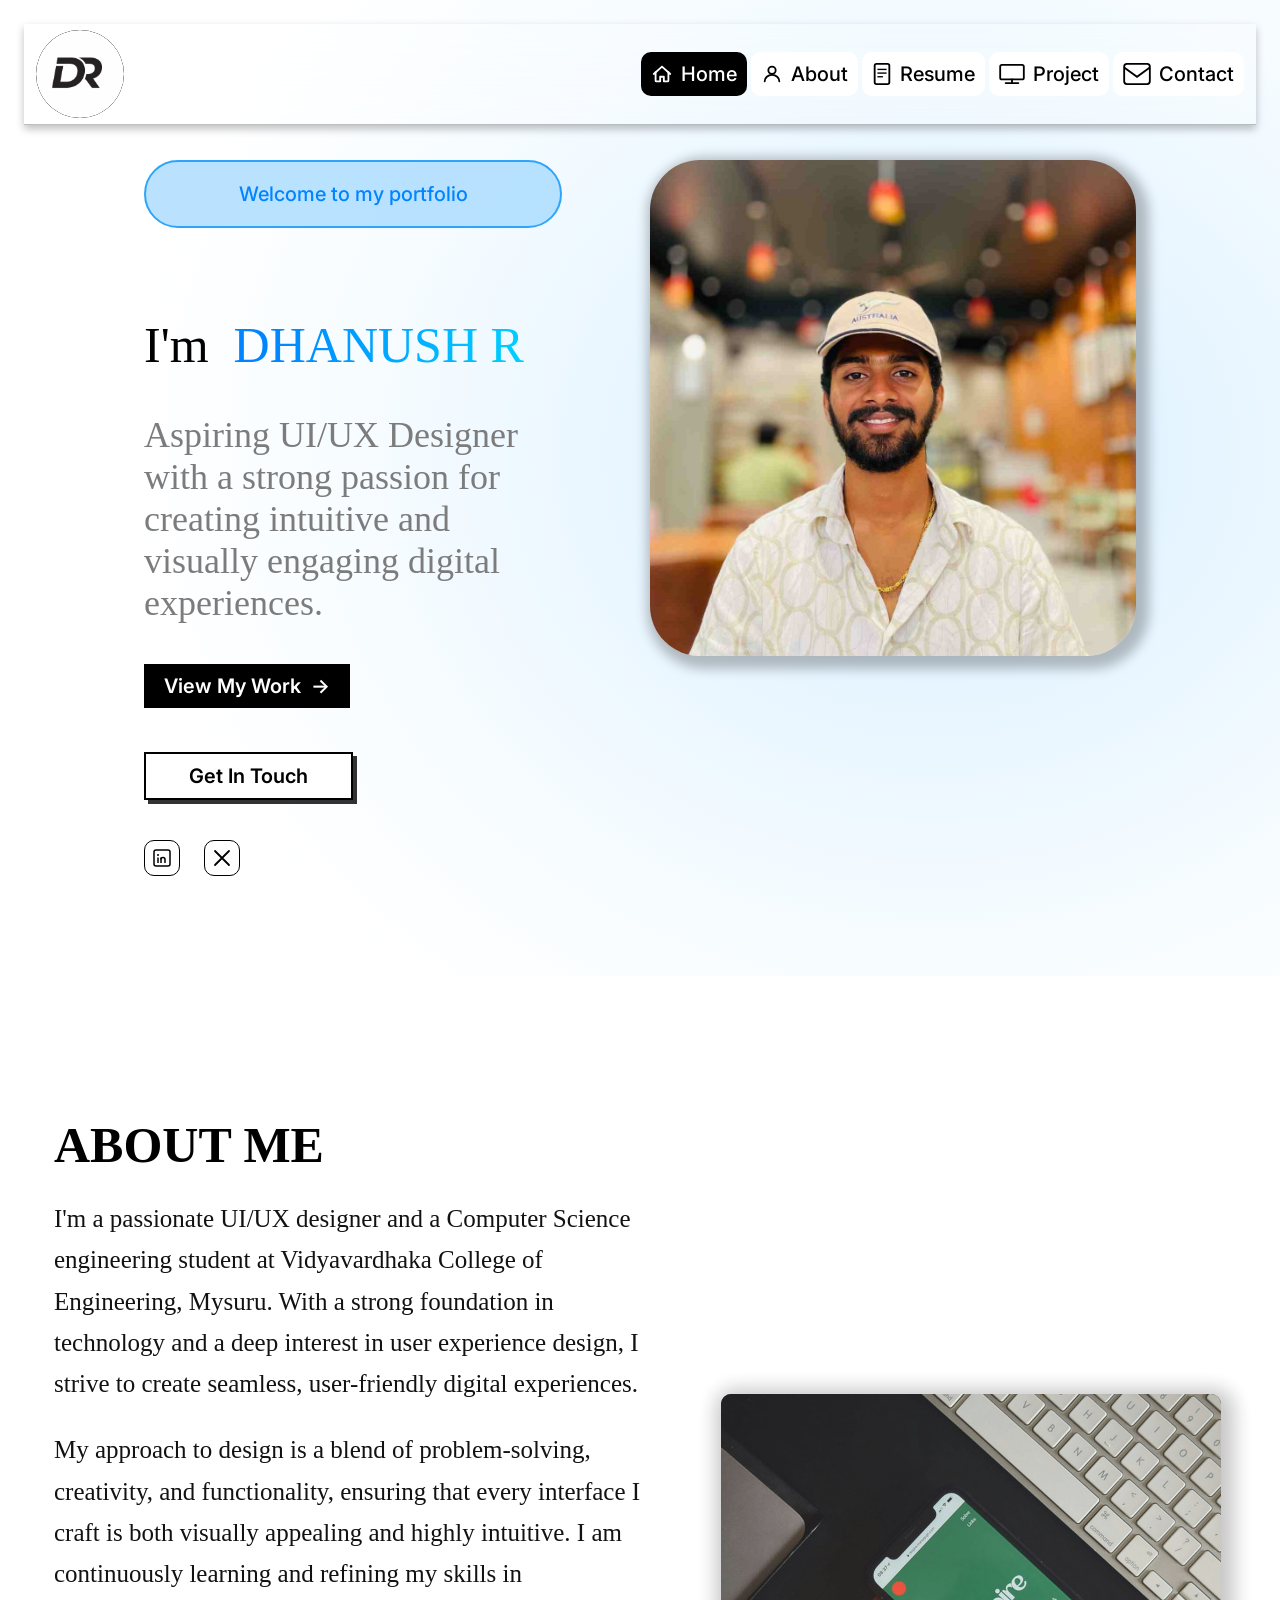
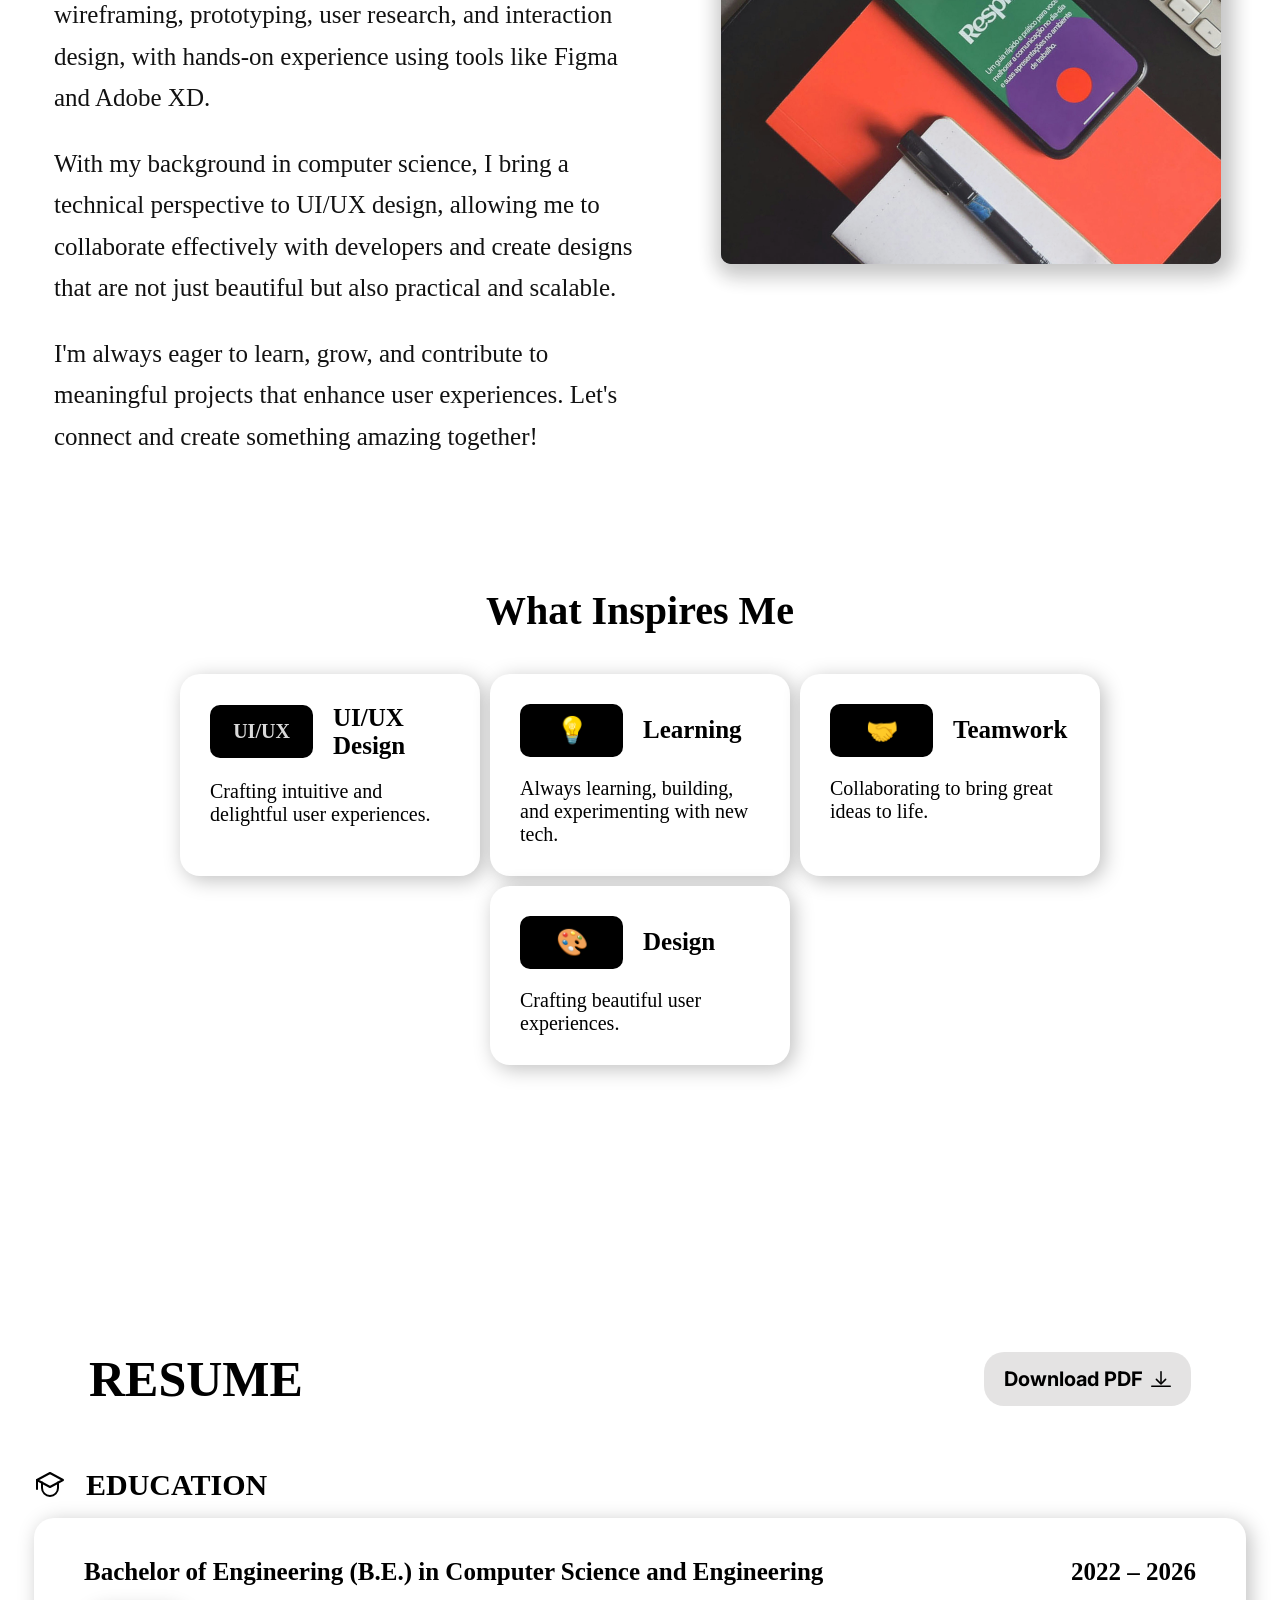
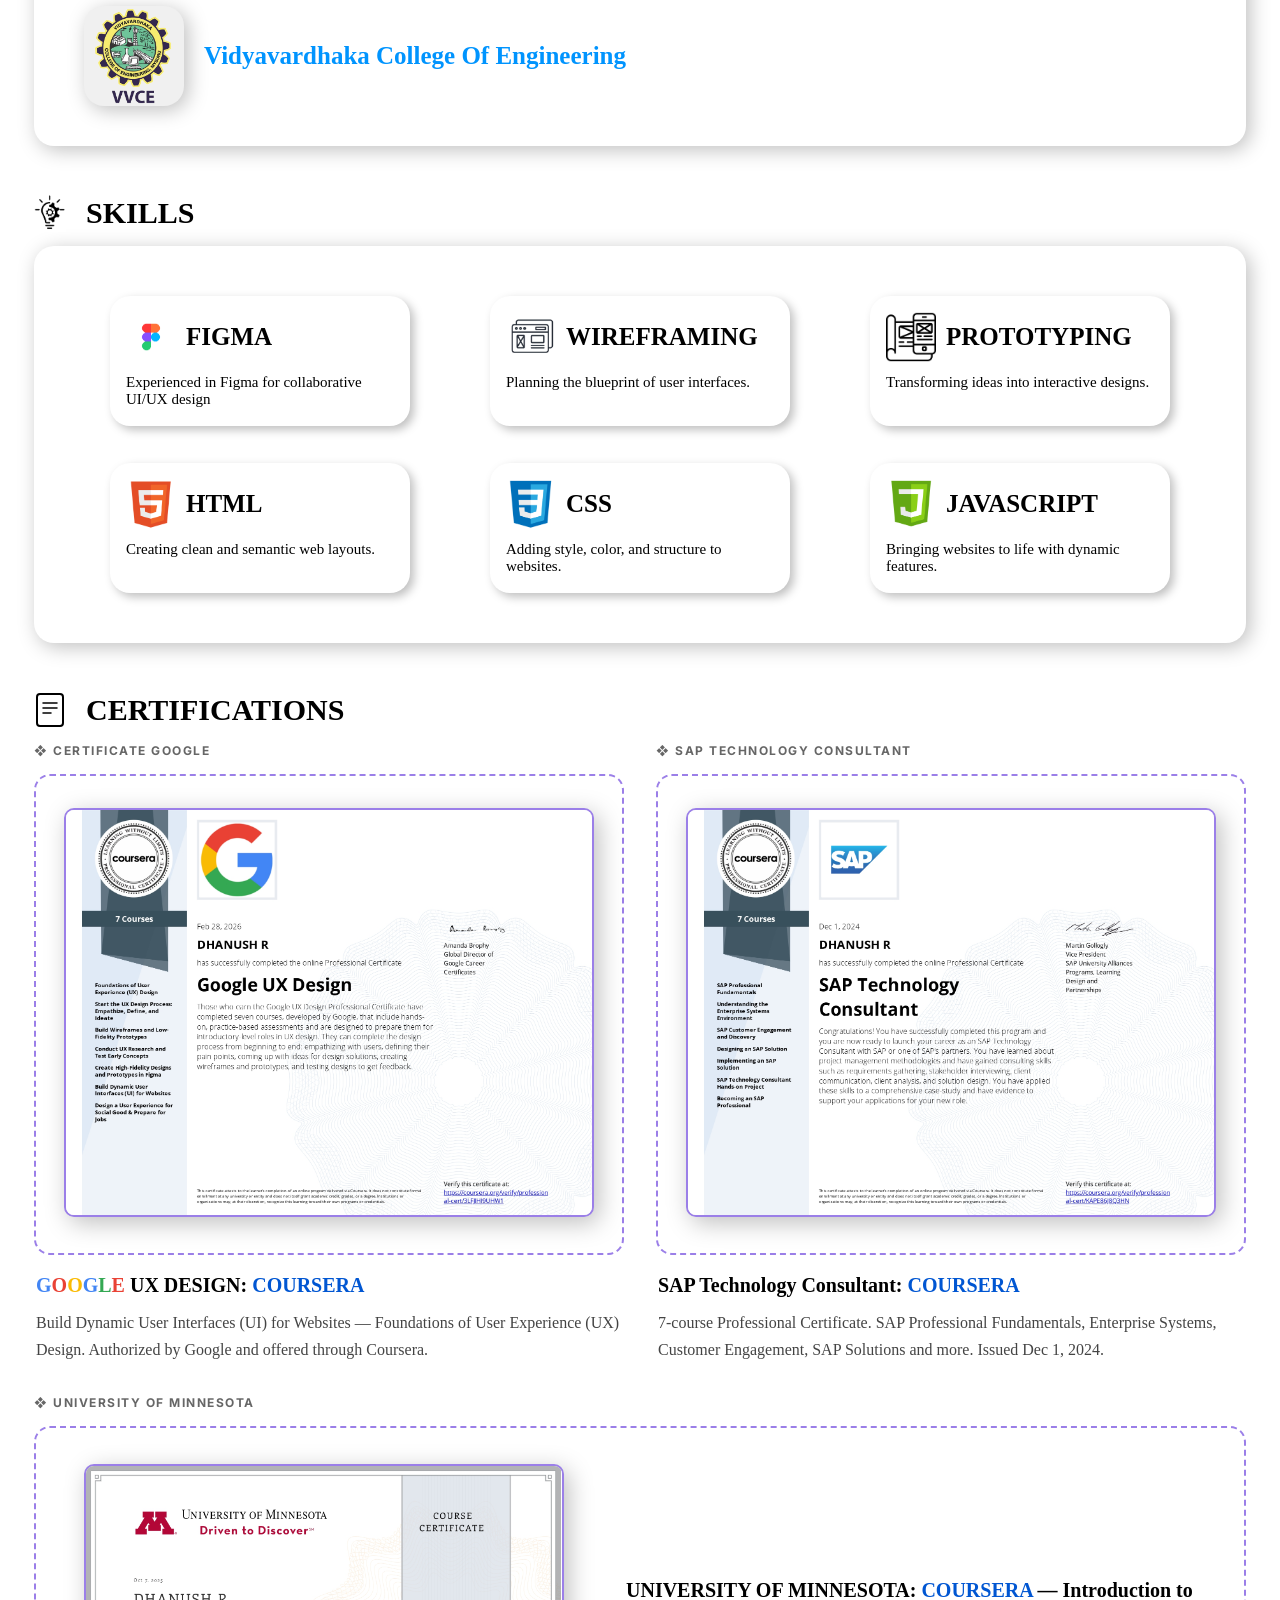
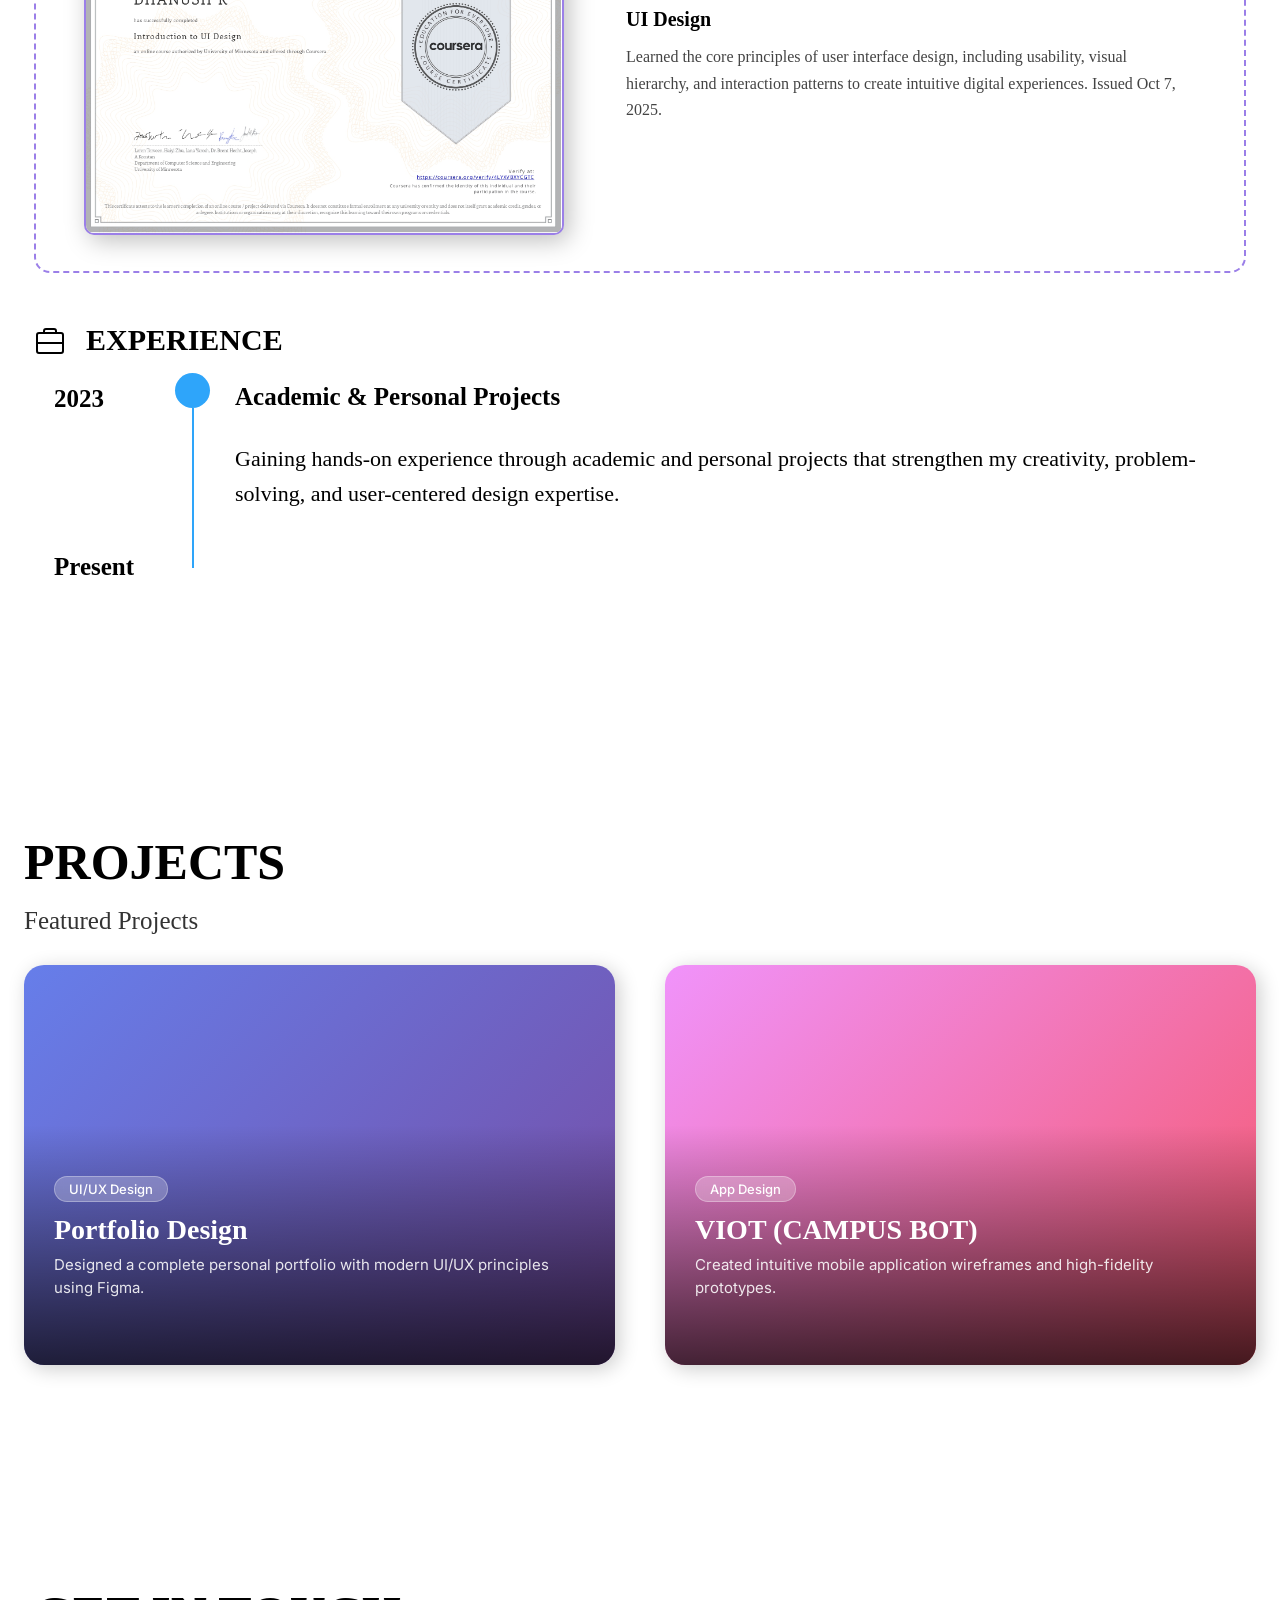
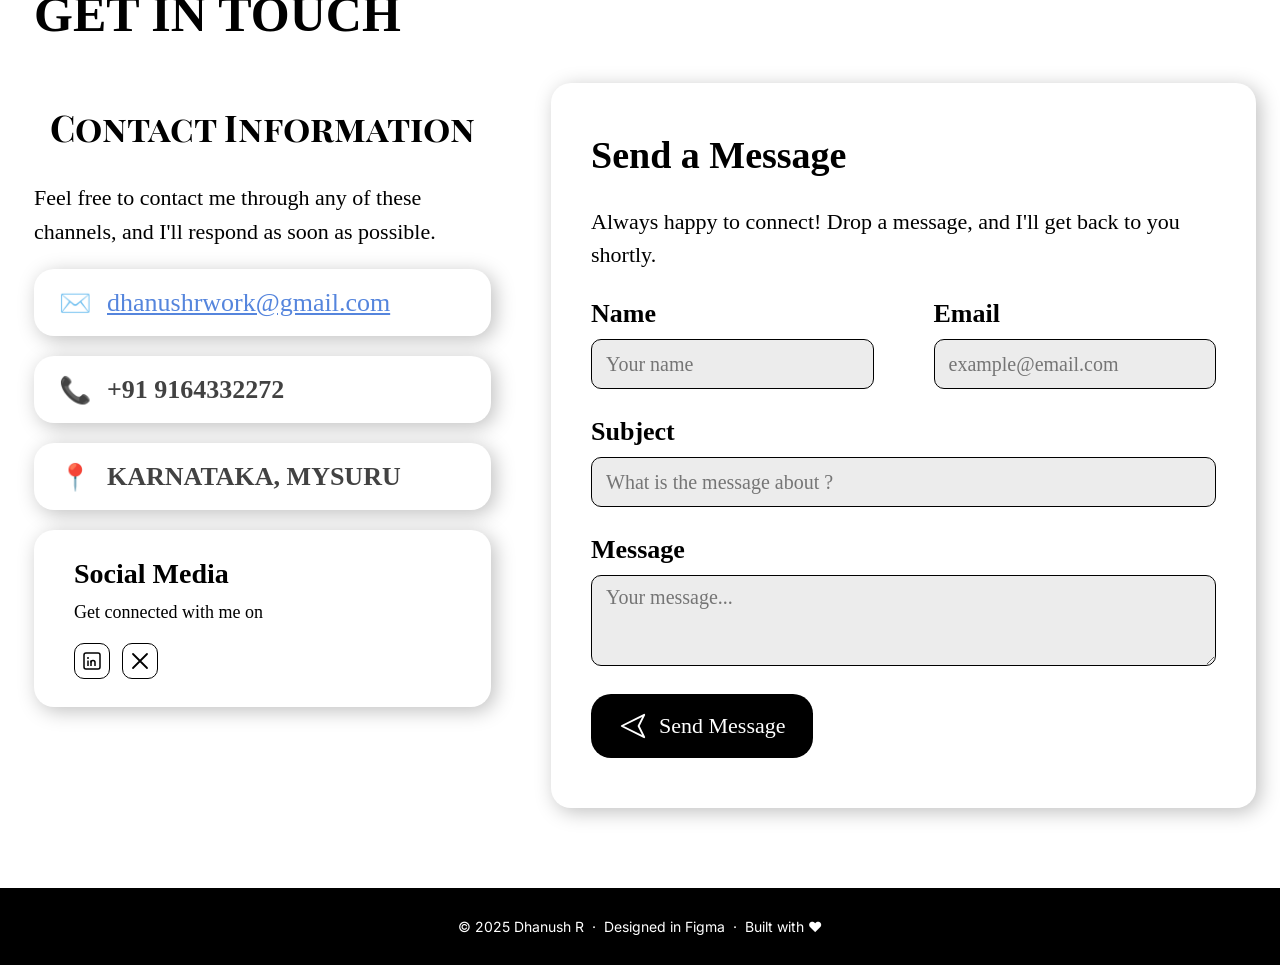
==== commit 286f5f59: "Update index.html" ====
--- a/index.html
+++ b/index.html
@@ -322,7 +322,7 @@
           <div class="proj-overlay"></div>
           <div class="proj-content">
             <span class="proj-tag">App Design</span>
-            <div class="proj-title">Mobile App UI</div>
+            <div class="proj-title">VIOT (CAMPUS BOT)</div>
             <p class="proj-desc">Created intuitive mobile application wireframes and high-fidelity prototypes.</p>
             <span class="proj-arrow">→</span>
           </div>
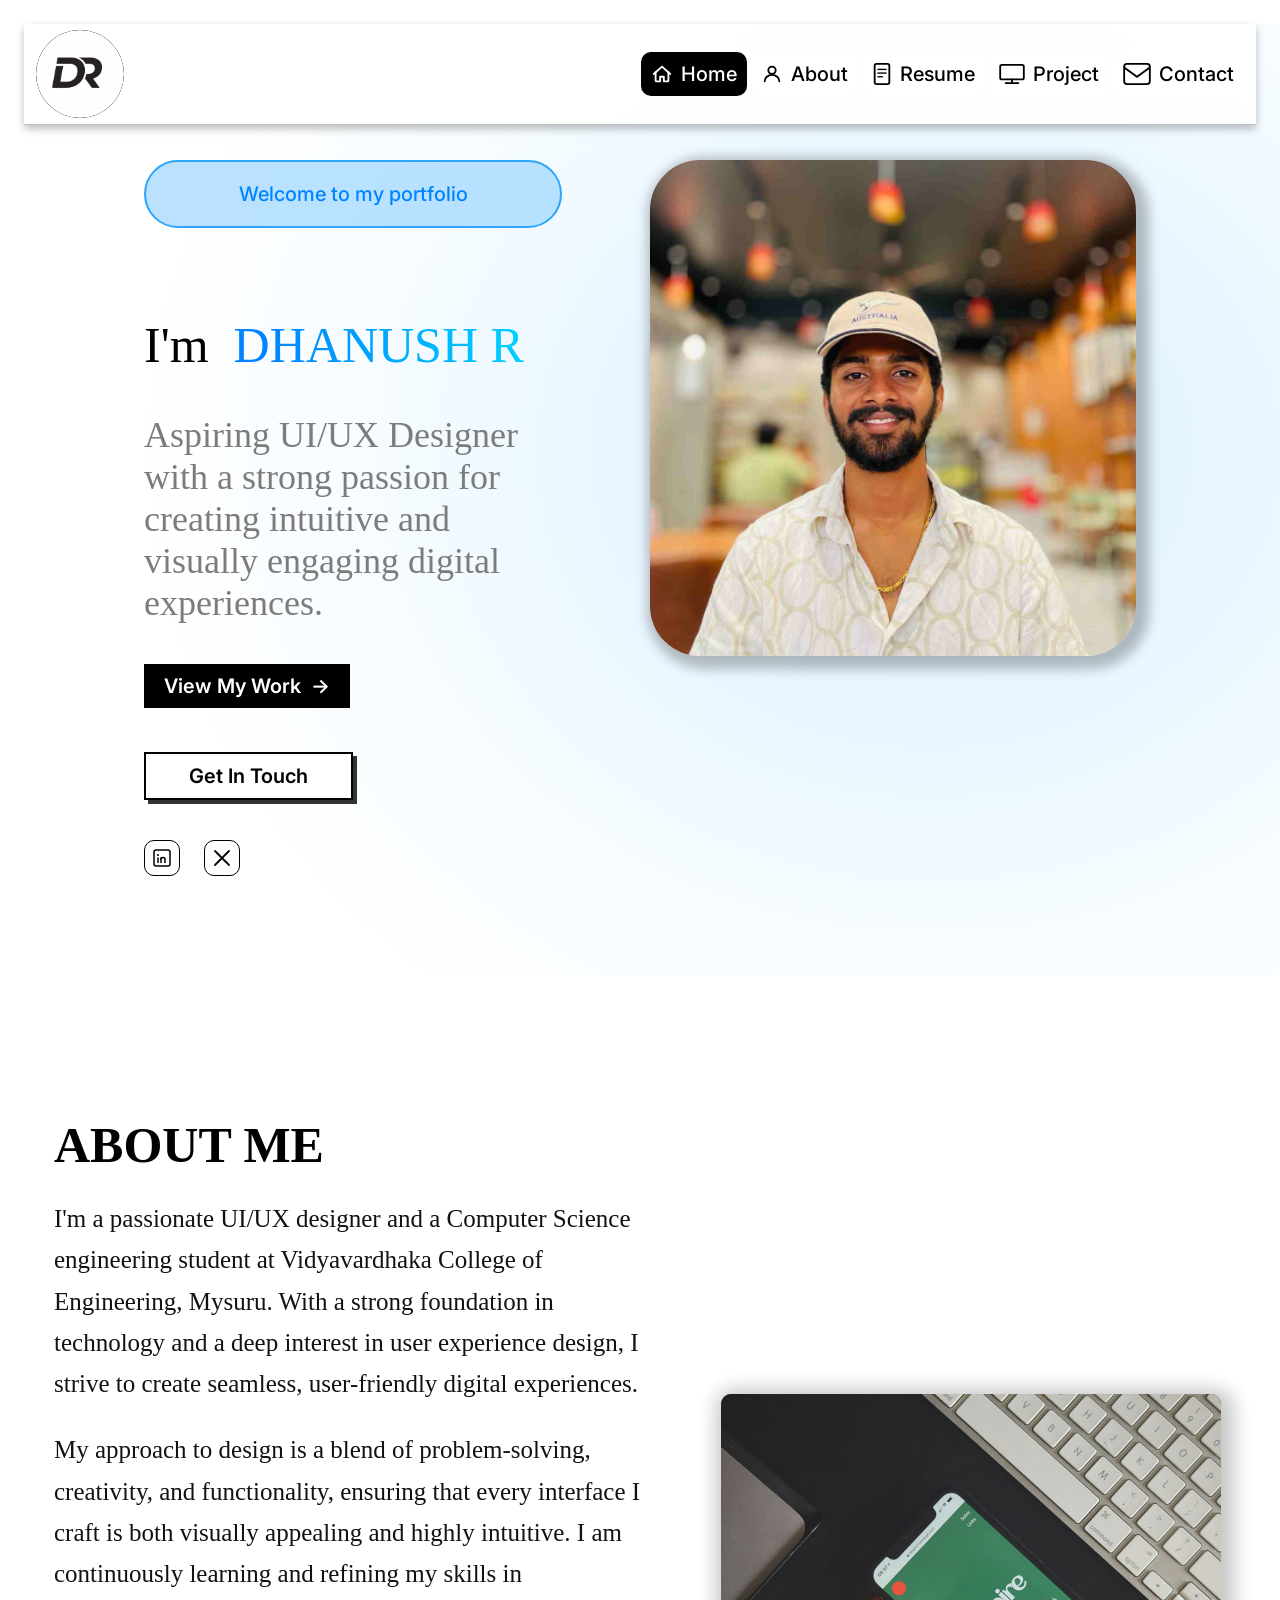
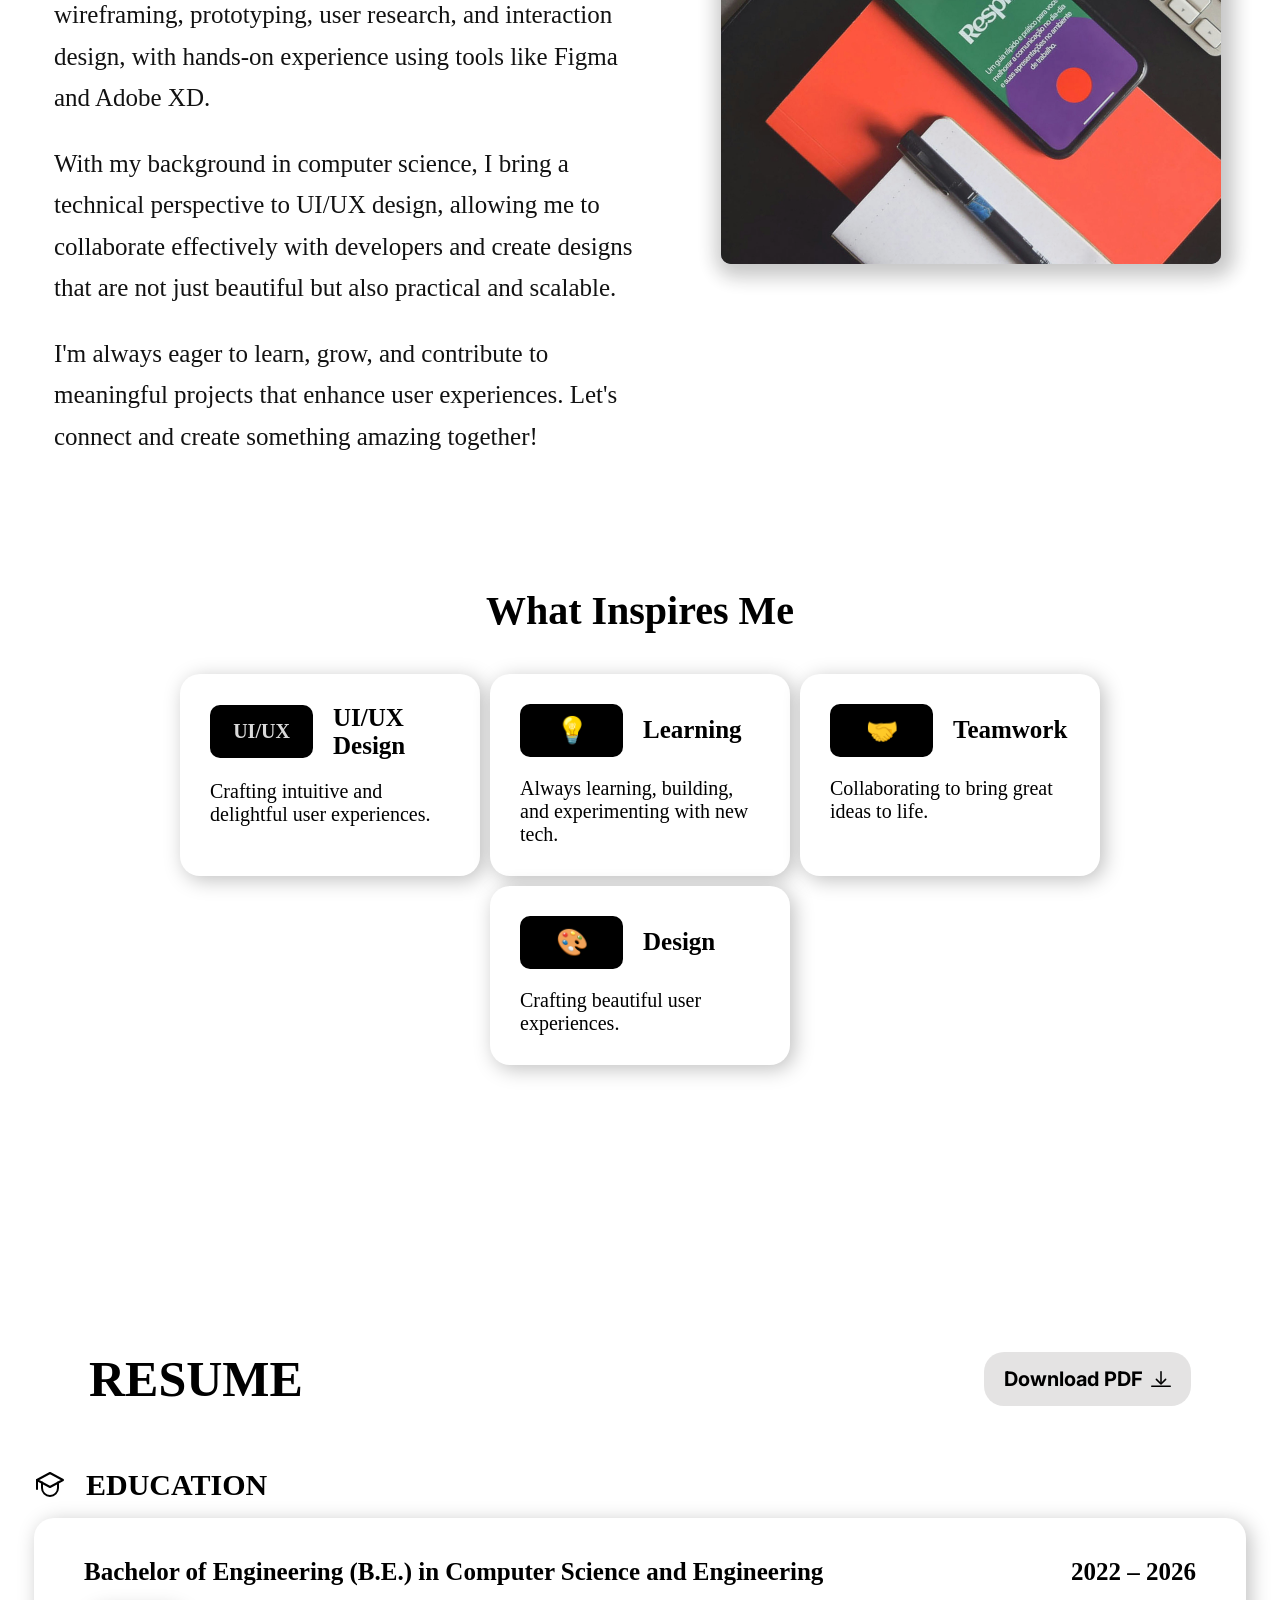
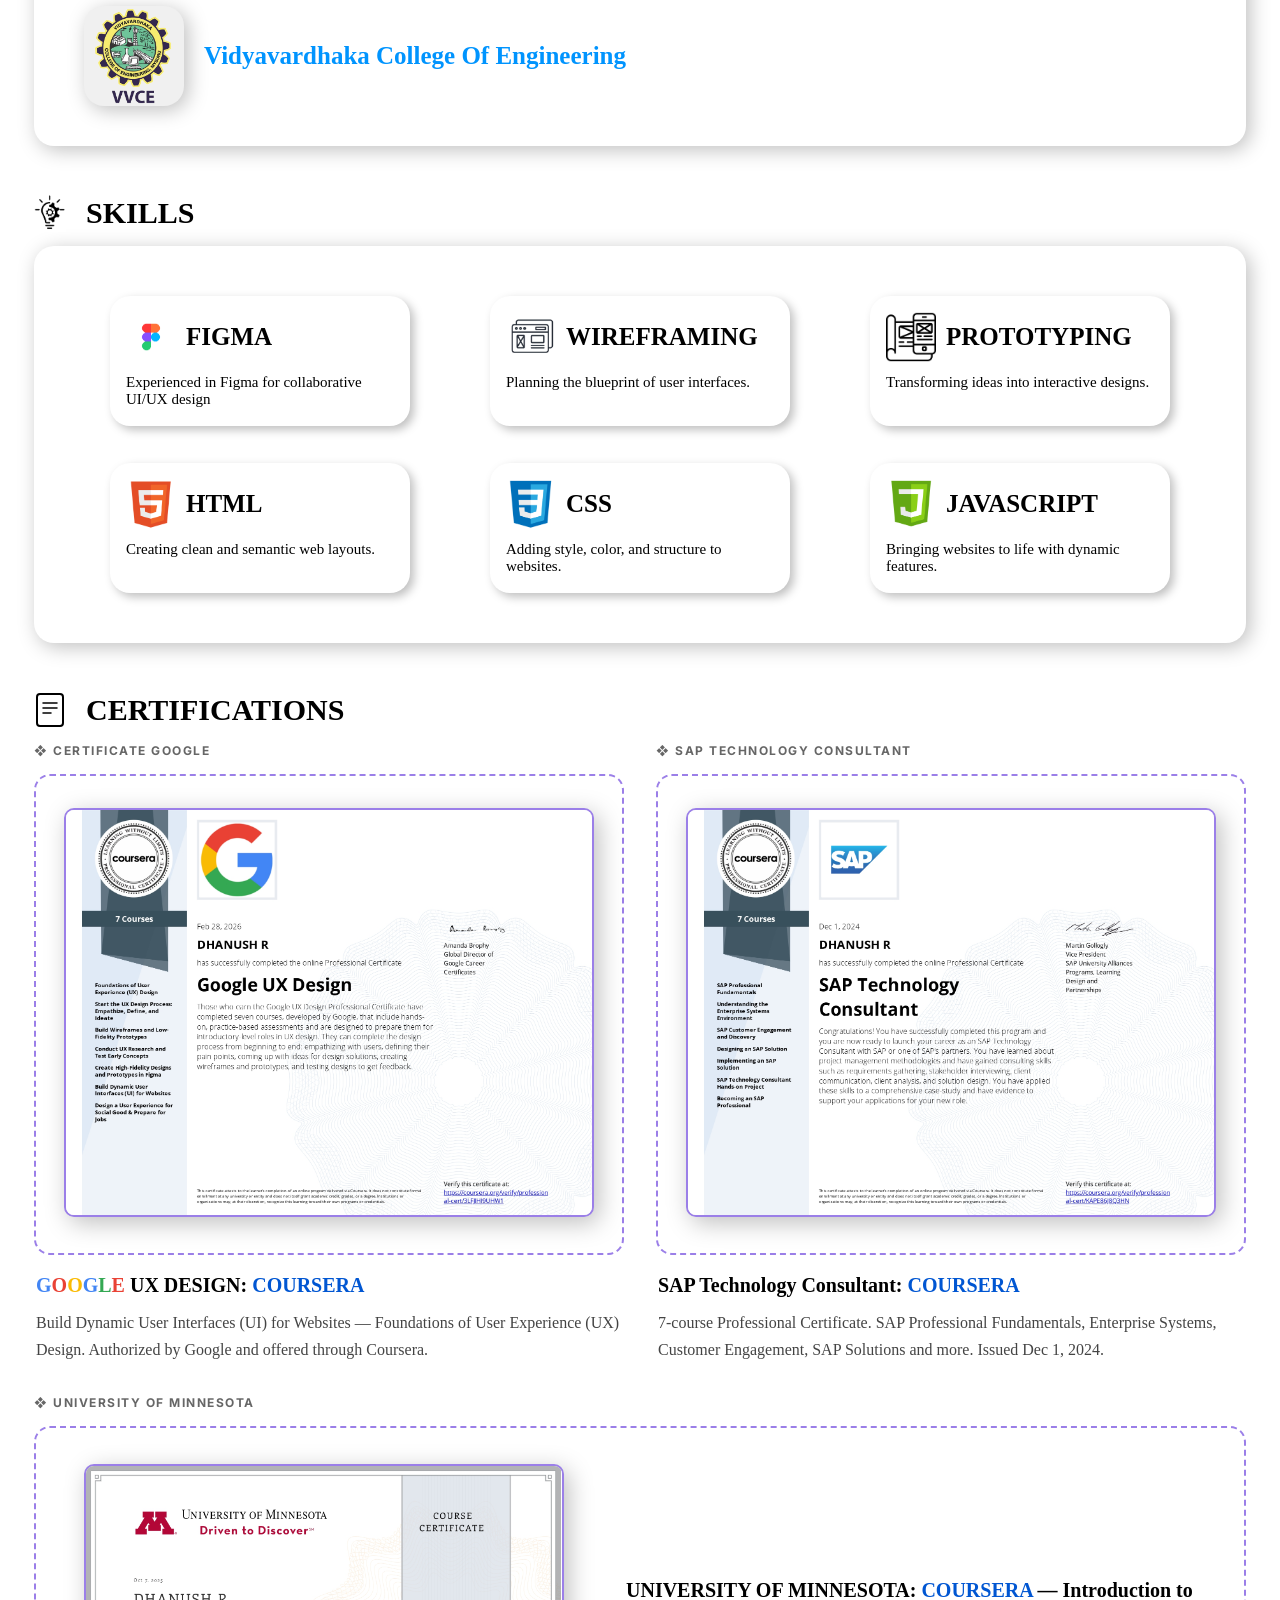
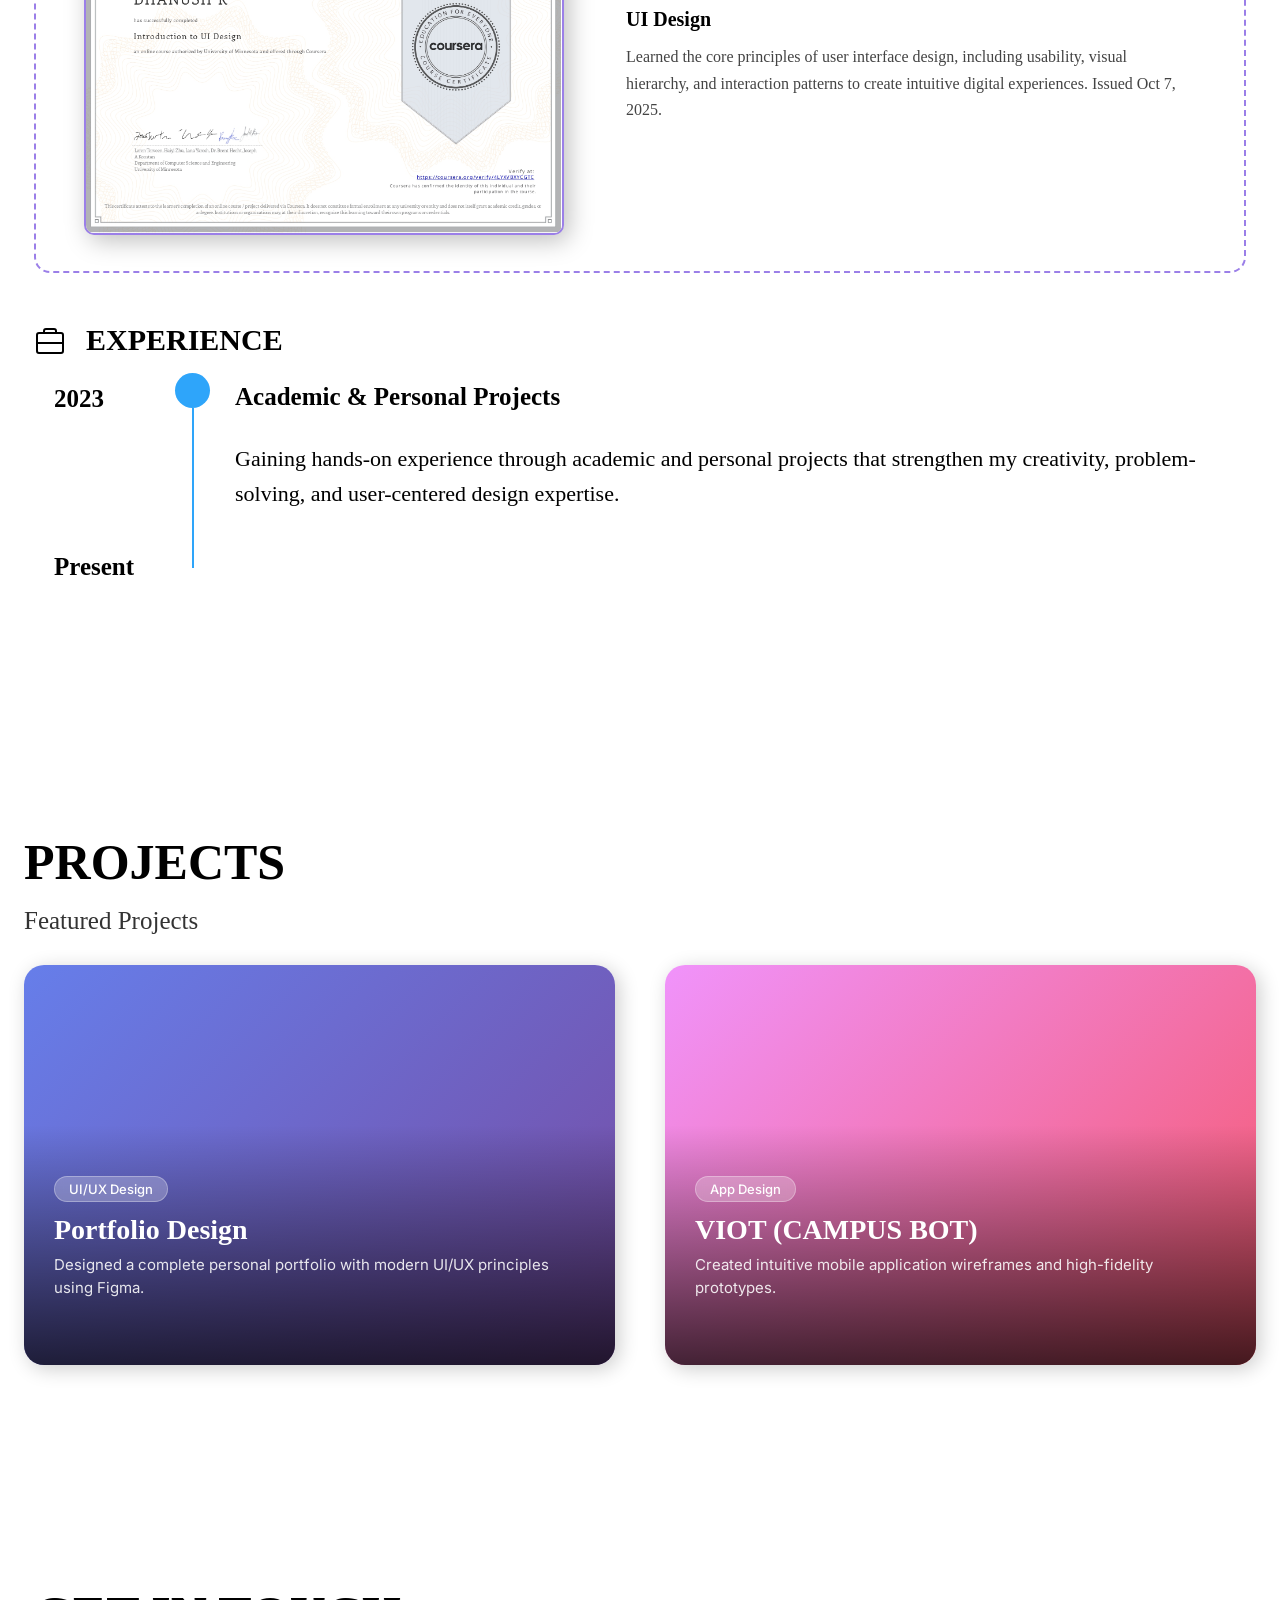
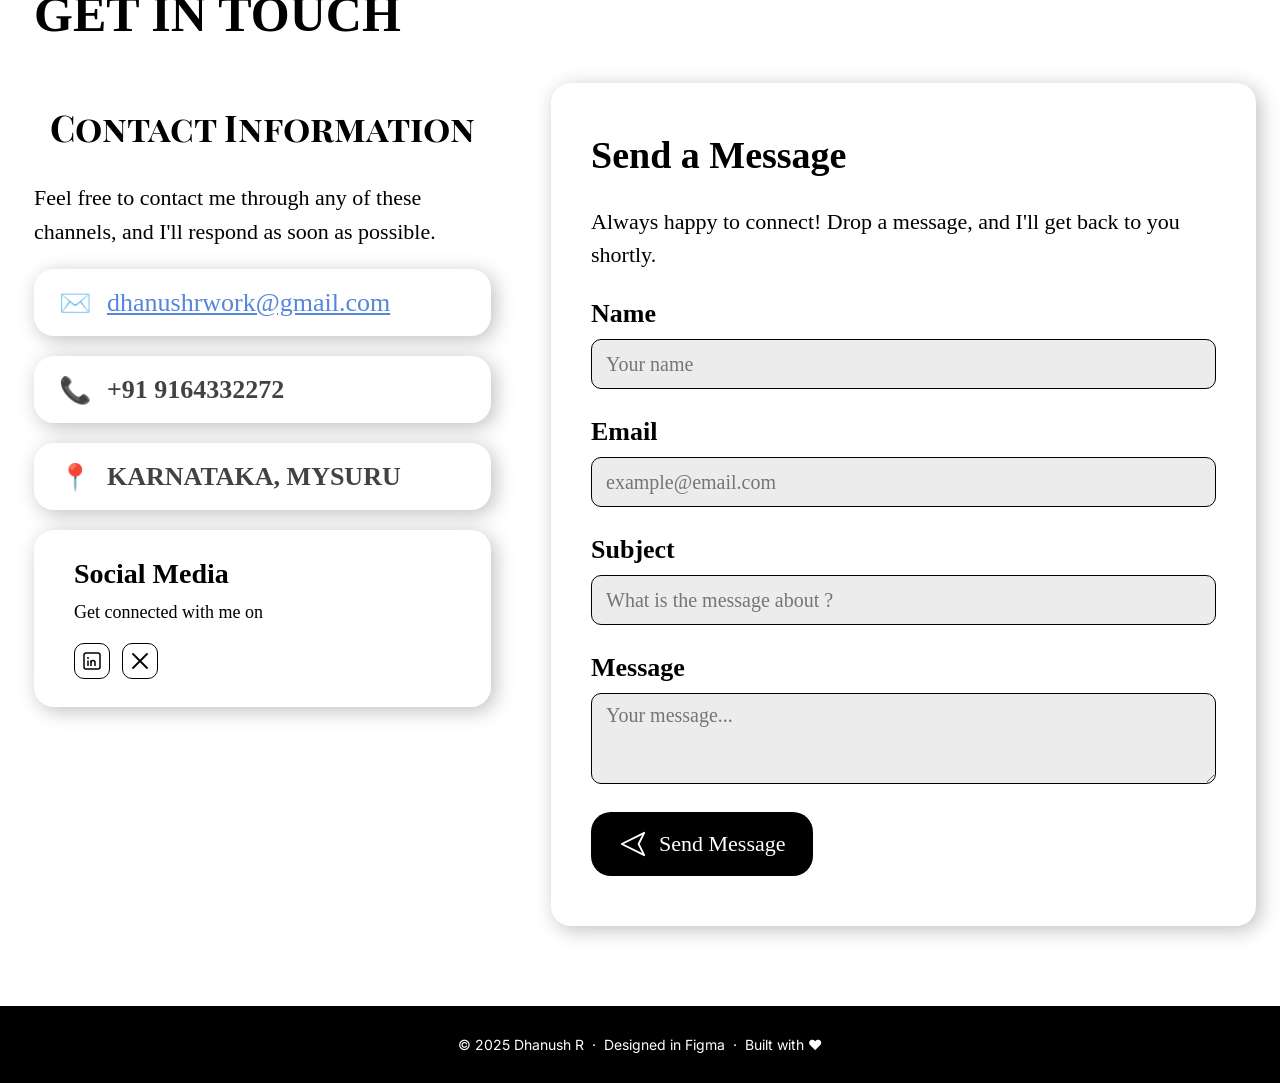
==== commit 76b87ee3: "Update index.html" ====
--- a/index.html
+++ b/index.html
@@ -371,15 +371,13 @@
         <div class="msg-box reveal reveal-right">
           <div class="msg-title">Send a Message</div>
           <p class="msg-sub">Always happy to connect! Drop a message, and I'll get back to you shortly.</p>
-          <div class="form-row">
-            <div class="form-col">
-              <label class="form-label">Name</label>
-              <input class="form-input" type="text" id="f-name" placeholder="Your name" />
-            </div>
-            <div class="form-col">
-              <label class="form-label">Email</label>
-              <input class="form-input" type="email" id="f-email" placeholder="example@email.com" />
-            </div>
+          <div class="form-group">
+            <label class="form-label">Name</label>
+            <input class="form-input" type="text" id="f-name" placeholder="Your name" />
+          </div>
+          <div class="form-group">
+            <label class="form-label">Email</label>
+            <input class="form-input" type="email" id="f-email" placeholder="example@email.com" />
           </div>
           <div class="form-group">
             <label class="form-label">Subject</label>
--- a/style.css
+++ b/style.css
@@ -33,6 +33,18 @@
   background: #fff;
   color: #000;
   overflow-x: hidden;
+  background-color: #fff;
+}
+
+body::before {
+  content: '';
+  position: fixed;
+  top: 0;
+  left: 0;
+  right: 0;
+  height: 24px;
+  background: #fff;
+  z-index: 999;
 }
 
 img { display: block; max-width: 100%; }
@@ -47,7 +59,7 @@
   align-items: center;
   justify-content: space-between;
   padding: 6px 12px;
-  background: rgba(255,255,255,.2);
+  background: rgba(255,255,255,0.85);
   backdrop-filter: blur(25px);
   -webkit-backdrop-filter: blur(25px);
   border-bottom: 1px solid rgba(0,0,0,.25);
@@ -711,6 +723,14 @@
 .form-col:first-child { padding-right: 30px; }
 .form-col:last-child  { padding-left: 30px; }
 
+@media (max-width: 480px) {
+  .form-row             { flex-direction: column; gap: 14px; width: 100%; }
+  .form-col             { width: 100%; flex: none; }
+  .form-col:first-child { padding-right: 0; }
+  .form-col:last-child  { padding-left: 0; }
+  .form-col .form-input { width: 100%; }
+}
+
 .form-group { display: flex; flex-direction: column; gap: 10px; }
 .form-label { font-family: var(--font-serif); font-size: 26px; font-weight: 700; }
 
@@ -767,12 +787,11 @@
 }
 
 /* ════════════════════════════════════════════
-   RESPONSIVE – TABLET  (≤ 1100px)
+   RESPONSIVE – TABLET  (≤ 1024px)
    ════════════════════════════════════════════ */
-@media (max-width: 1100px) {
+@media (max-width: 1024px) {
   nav { top: 16px; left: 16px; right: 16px; }
 
-  /* Slide-down mobile menu */
   .nav-links {
     display: none;
     position: fixed; top: 0; left: 0; right: 0;
@@ -790,33 +809,28 @@
   .nav-btn { justify-content: flex-start; padding: 12px 16px; font-size: 18px; border-radius: 12px; }
   .hamburger { display: flex; }
 
-  /* Hero */
-  .hero-inner    { padding: 40px 24px 80px; }
-  .hero-combine  { flex-direction: column; gap: 48px; align-items: center; }
-  .hero-content  { gap: 48px; align-items: center; text-align: center; }
+  .hero-inner   { padding: 40px 24px 80px; }
+  .hero-combine { flex-direction: column; gap: 40px; align-items: center; }
+  .hero-content { gap: 40px; align-items: center; text-align: center; }
   .hero-img-wrap { width: 100%; display: flex; justify-content: center; }
-  .hero-img      { width: min(486px, 80vw); height: min(496px, 82vw); }
-  .hero-btns     { justify-content: center; }
-  .hero-socials  { justify-content: center; }
-  .hero-name     { font-size: clamp(32px, 6vw, 50px); }
-  .hero-desc     { font-size: clamp(20px, 3.5vw, 36px); }
-
-  /* About */
-  .about-grid    { flex-direction: column; align-items: center; padding: 0; }
-  .about-img-wrap { width: 100%; max-width: 500px; }
-  .about-img     { width: 100%; max-width: 500px; height: min(400px, 70vw); }
-
-  /* Shared */
-  .sec-wrap      { padding: 120px 16px 60px; }
-  .resume-head   { padding: 20px 16px; }
-  .skills-grid   { gap: 20px; }
-  .skill-card    { width: clamp(200px, 42vw, 300px); }
-
-  /* Certs */
-  .cert-card    { flex-direction: column; min-height: auto; padding: 30px; gap: 24px; border-radius: 16px; }
-  .cert-img-box { align-self: center; max-width: 100%; margin: 5px;}
-
-  /* Contact */
+  .hero-img     { width: min(420px, 80vw); height: min(430px, 82vw); }
+  .hero-btns    { justify-content: center; }
+  .hero-socials { justify-content: center; }
+
+  .about-grid   { flex-direction: column; padding: 0; gap: 32px; }
+  .about-img-wrap { width: 100%; align-self: auto; margin-top: 0; }
+  .about-img    { width: 100%; height: min(400px, 70vw); }
+
+  .sec-wrap     { padding: 120px 20px 60px; }
+  .resume-head  { padding: 20px 16px; }
+  .skills-grid  { gap: 20px; }
+  .skill-card   { width: clamp(200px, 42vw, 300px); }
+
+  .certs-row        { grid-template-columns: 1fr; }
+  .cert-dashed-wide { padding: 28px; }
+  .cert-wide-inner  { flex-direction: column; gap: 28px; }
+  .cert-deck-wide   { width: 100%; height: auto; padding-bottom: 77.3%; }
+
   .contact-layout { flex-direction: column; }
   .contact-info   { width: 100%; }
   .msg-box        { padding: 30px 20px; }
@@ -825,43 +839,199 @@
 }
 
 /* ════════════════════════════════════════════
-   RESPONSIVE – MOBILE  (≤ 700px)
+   RESPONSIVE – MOBILE  (≤ 480px)
+   Matches Figma mobile screens exactly
    ════════════════════════════════════════════ */
-@media (max-width: 700px) {
-  :root { --nav-h: 80px; }
-
-  nav         { top: 12px; left: 12px; right: 12px; padding: 4px 8px; }
-  .nav-logo   { width: 64px; height: 64px; font-size: 20px; }
-  #home       { padding-top: 92px; }
-
-  .hero-name  { font-size: clamp(28px, 8vw, 48px); }
-  .hero-desc  { font-size: clamp(18px, 4.5vw, 28px); }
-  .btn-primary, .btn-secondary { font-size: 17px; padding: 10px 16px; }
-  .welcome-badge { font-size: 16px; padding: 14px 28px; }
-
-  .about-heading, .sec-title, .contact-title { font-size: clamp(28px, 7vw, 50px); }
-  .about-body { font-size: clamp(16px, 3.5vw, 25px); }
-
-  .wim-cards  { flex-direction: column; align-items: center; }
-  .wim-card   { width: 100%; max-width: 360px; }
-
-  .edu-name, .edu-year { font-size: clamp(14px, 3.5vw, 22px); }
-  .college-name        { font-size: clamp(14px, 3.5vw, 22px); }
-  .skills-grid         { gap: 16px; }
-  .skill-card          { width: 100%; }
-  .cert-title          { font-size: clamp(15px, 3.5vw, 22px); }
-  .cert-desc           { font-size: clamp(14px, 3.2vw, 20px); }
-  .exp-role, .exp-body { font-size: clamp(16px, 3.5vw, 22px); }
-  .exp-years           { font-size: clamp(16px, 3.5vw, 22px); }
-
-  .proj-grid  { flex-direction: column; }
-  .proj-card  { max-width: 100%; height: 280px; }
-
-  .contact-info-title { font-size: clamp(20px, 5vw, 36px); }
-  .ci-email, .ci-phone, .ci-loc { font-size: clamp(16px, 3.8vw, 24px); }
-  .msg-title  { font-size: clamp(22px, 5vw, 38px); }
-  .form-label { font-size: clamp(18px, 4vw, 26px); }
-  .form-input { font-size: clamp(16px, 3.2vw, 20px); }
-  .msg-sub    { font-size: clamp(15px, 3vw, 22px); }
-  .btn-send   { font-size: 18px; padding: 14px 22px; }
-}
+@media (max-width: 480px) {
+  :root { --nav-h: 72px; }
+
+  /* ── NAV ── */
+  nav {
+    top: 10px; left: 10px; right: 10px;
+    padding: 4px 10px;
+    border-radius: 14px;
+  }
+  .nav-logo { width: 52px; height: 52px; font-size: 16px; }
+  .nav-links { padding: 100px 20px 28px; }
+  .nav-btn   { font-size: 16px; padding: 10px 14px; }
+
+  /* ── HERO ── */
+  #home { padding-top: 84px; }
+  .hero-inner {
+    padding: 20px 16px 60px;
+    min-height: calc(100vh - 84px);
+    align-items: flex-start;
+  }
+  .hero-combine { flex-direction: column; gap: 20px; align-items: center; }
+  .hero-content { gap: 16px; align-items: center; text-align: center; width: 100%; }
+
+  .welcome-badge {
+    font-size: 13px;
+    padding: 10px 24px;
+    border-radius: 999px;
+    width: auto;
+  }
+
+  /* Circular photo — prominent on mobile like Figma */
+  .hero-img-wrap { width: 100%; display: flex; justify-content: center; order: -1; }
+  .hero-img {
+    width: 180px; height: 180px;
+    border-radius: 50%;
+    box-shadow: 0 8px 32px rgba(0,0,0,.25);
+  }
+
+  .hero-name { font-size: 28px; line-height: 1.2; }
+  .hero-desc { font-size: 14px; line-height: 1.6; color: #555; }
+
+  .hero-btns { gap: 12px; justify-content: center; flex-wrap: nowrap; }
+  .btn-primary  { font-size: 13px; padding: 10px 16px; }
+  .btn-secondary{ font-size: 13px; padding: 10px 16px; }
+
+  .hero-socials { justify-content: center; gap: 16px; }
+  .social-icon  { width: 32px; height: 32px; }
+
+  /* ── ABOUT ── */
+  .sec-wrap { padding: 90px 16px 48px; }
+
+  .about-grid {
+    flex-direction: column;
+    gap: 20px; padding: 0;
+    align-items: center;
+  }
+
+  /* Image above text like Figma */
+  .about-img-wrap {
+    width: 100%;
+    align-self: auto;
+    margin-top: 0;
+    order: -1;
+  }
+  .about-img {
+    width: 100%;
+    height: 220px;
+    border-radius: 16px;
+  }
+
+  .about-text { width: 100%; align-items: flex-start; }
+
+  .about-heading {
+    font-size: 26px; font-weight: 700;
+    margin-bottom: 14px; text-align: left;
+  }
+
+  .about-body { font-size: 14px; line-height: 1.7; }
+  .about-body p { margin-bottom: .8em; }
+
+  /* What Inspires Me — 2×2 grid */
+  .wim { margin-top: 32px; padding: 24px 0; gap: 20px; }
+  .wim-title { font-size: 22px; }
+  .wim-cards {
+    display: grid;
+    grid-template-columns: 1fr 1fr;
+    gap: 12px;
+    width: 100%;
+  }
+  .wim-card  { width: 100%; padding: 16px; border-radius: 14px; gap: 10px; }
+  .wim-hd    { flex-direction: column; align-items: flex-start; gap: 8px; }
+  .wim-icon  { width: 56px; height: 32px; font-size: 14px; border-radius: 6px; }
+  .wim-label { font-size: 14px; }
+  .wim-desc  { font-size: 12px; }
+
+  /* ── RESUME ── */
+  .resume-head {
+    padding: 0 0 16px;
+    flex-direction: row;
+    justify-content: space-between;
+    align-items: center;
+    gap: 12px;
+  }
+  .sec-title  { font-size: 26px; }
+  .btn-dl     { font-size: 13px; padding: 10px 14px; border-radius: 12px; }
+
+  .r-sec        { margin-top: 24px; padding: 0; }
+  .r-sec-hd     { gap: 12px; margin-bottom: 12px; }
+  .r-sec-icon   { width: 28px; height: 28px; }
+  .r-sec-icon svg { width: 28px; height: 28px; }
+  .r-sec-title  { font-size: 18px; }
+
+  .edu-card     { padding: 20px 16px; border-radius: 14px; gap: 14px; }
+  .edu-row      { flex-direction: column; gap: 4px; align-items: flex-start; }
+  .edu-name     { font-size: 13px; line-height: 1.4; }
+  .edu-year     { font-size: 12px; font-weight: 600; color: #666; }
+  .edu-college-row { gap: 12px; }
+  .college-logo { width: 44px; height: 44px; border-radius: 10px; }
+  .college-name { font-size: 13px; }
+
+  /* Skills — single column list like Figma */
+  .skills-wrap  { padding: 20px 16px; border-radius: 14px; }
+  .skills-grid  { flex-direction: column; gap: 12px; }
+  .skill-card   {
+    width: 100%; height: auto;
+    padding: 14px 16px; border-radius: 14px;
+    flex-direction: row; align-items: center; gap: 14px;
+  }
+  .skill-hd     { gap: 12px; align-items: center; flex: 1; }
+  .skill-icon   { width: 36px; height: 36px; flex-shrink: 0; }
+  .skill-icon img { width: 36px; height: 36px; }
+  .skill-name   { font-size: 16px; }
+  .skill-desc   { font-size: 12px; color: #555; flex: 1; }
+
+  /* Certifications */
+  .certs-row          { grid-template-columns: 1fr; gap: 20px; }
+  .cert-box-wide      { margin-top: 20px; }
+  .cert-dashed-border { padding: 16px; border-radius: 12px; }
+  .cert-dashed-wide   { padding: 16px; }
+  .cert-wide-inner    { flex-direction: column; gap: 16px; }
+  .cert-deck          { padding-bottom: 77.3%; }
+  .cert-deck-wide     { width: 100%; height: auto; padding-bottom: 77.3%; }
+  .cert-box-label     { font-size: 11px; }
+  .cert-desc-title    { font-size: 14px; }
+  .cert-desc-body     { font-size: 12px; }
+
+  /* Experience */
+  .exp-wrap   { gap: 12px; padding: 0; }
+  .exp-years  { font-size: 13px; width: 60px; min-height: 140px; padding: 8px 4px; gap: 80px; }
+  .exp-dot    { width: 22px; height: 22px; }
+  .exp-line   { min-height: 100px; }
+  .exp-role   { font-size: 15px; margin-bottom: 12px; }
+  .exp-body   { font-size: 13px; line-height: 1.6; }
+
+  /* ── PROJECTS ── */
+  .proj-label { font-size: 16px; margin-top: 10px; }
+  .proj-grid  { flex-direction: column; gap: 16px; margin-top: 16px; }
+  .proj-card  { max-width: 100%; height: 200px; border-radius: 14px; padding: 20px; }
+  .proj-title { font-size: 20px; }
+  .proj-desc  { font-size: 13px; }
+  .proj-tag   { font-size: 11px; padding: 3px 10px; }
+
+  /* ── CONTACT ── */
+  .contact-title  { font-size: 26px; margin-bottom: 20px; padding-left: 0; }
+  .contact-layout { flex-direction: column; gap: 20px; }
+  .contact-info   { width: 100%; gap: 12px; padding: 0; }
+
+  .contact-info-title { font-size: 20px; padding: 6px; }
+  .contact-info-desc  { font-size: 14px; line-height: 1.6; }
+
+  .ci-card    { padding: 12px 16px; gap: 12px; border-radius: 14px; }
+  .ci-emoji   { font-size: 20px; }
+  .ci-email   { font-size: 13px; }
+  .ci-phone, .ci-loc { font-size: 14px; }
+
+  .social-card  { padding: 16px 16px 16px 20px; border-radius: 14px; gap: 8px; }
+  .social-title { font-size: 18px; }
+  .social-sub   { font-size: 13px; }
+  .social-icons { gap: 10px; margin-top: 4px; }
+
+  .msg-box    { padding: 20px 16px; border-radius: 14px; gap: 16px; }
+  .msg-title  { font-size: 22px; }
+  .msg-sub    { font-size: 14px; line-height: 1.6; }
+  .form-row   { flex-direction: column; gap: 14px; }
+  .form-col:first-child, .form-col:last-child { padding: 0; }
+  .form-label { font-size: 16px; }
+  .form-input { height: 44px; font-size: 14px; padding: 8px 12px; border-radius: 8px; flex-direction: column;}
+  textarea.form-input { min-height: 80px; }
+  .btn-send   { font-size: 16px; padding: 14px 20px; border-radius: 14px; align-self: stretch; justify-content: center; }
+
+  /* ── FOOTER ── */
+  footer { font-size: 12px; padding: 20px 16px; }
+}
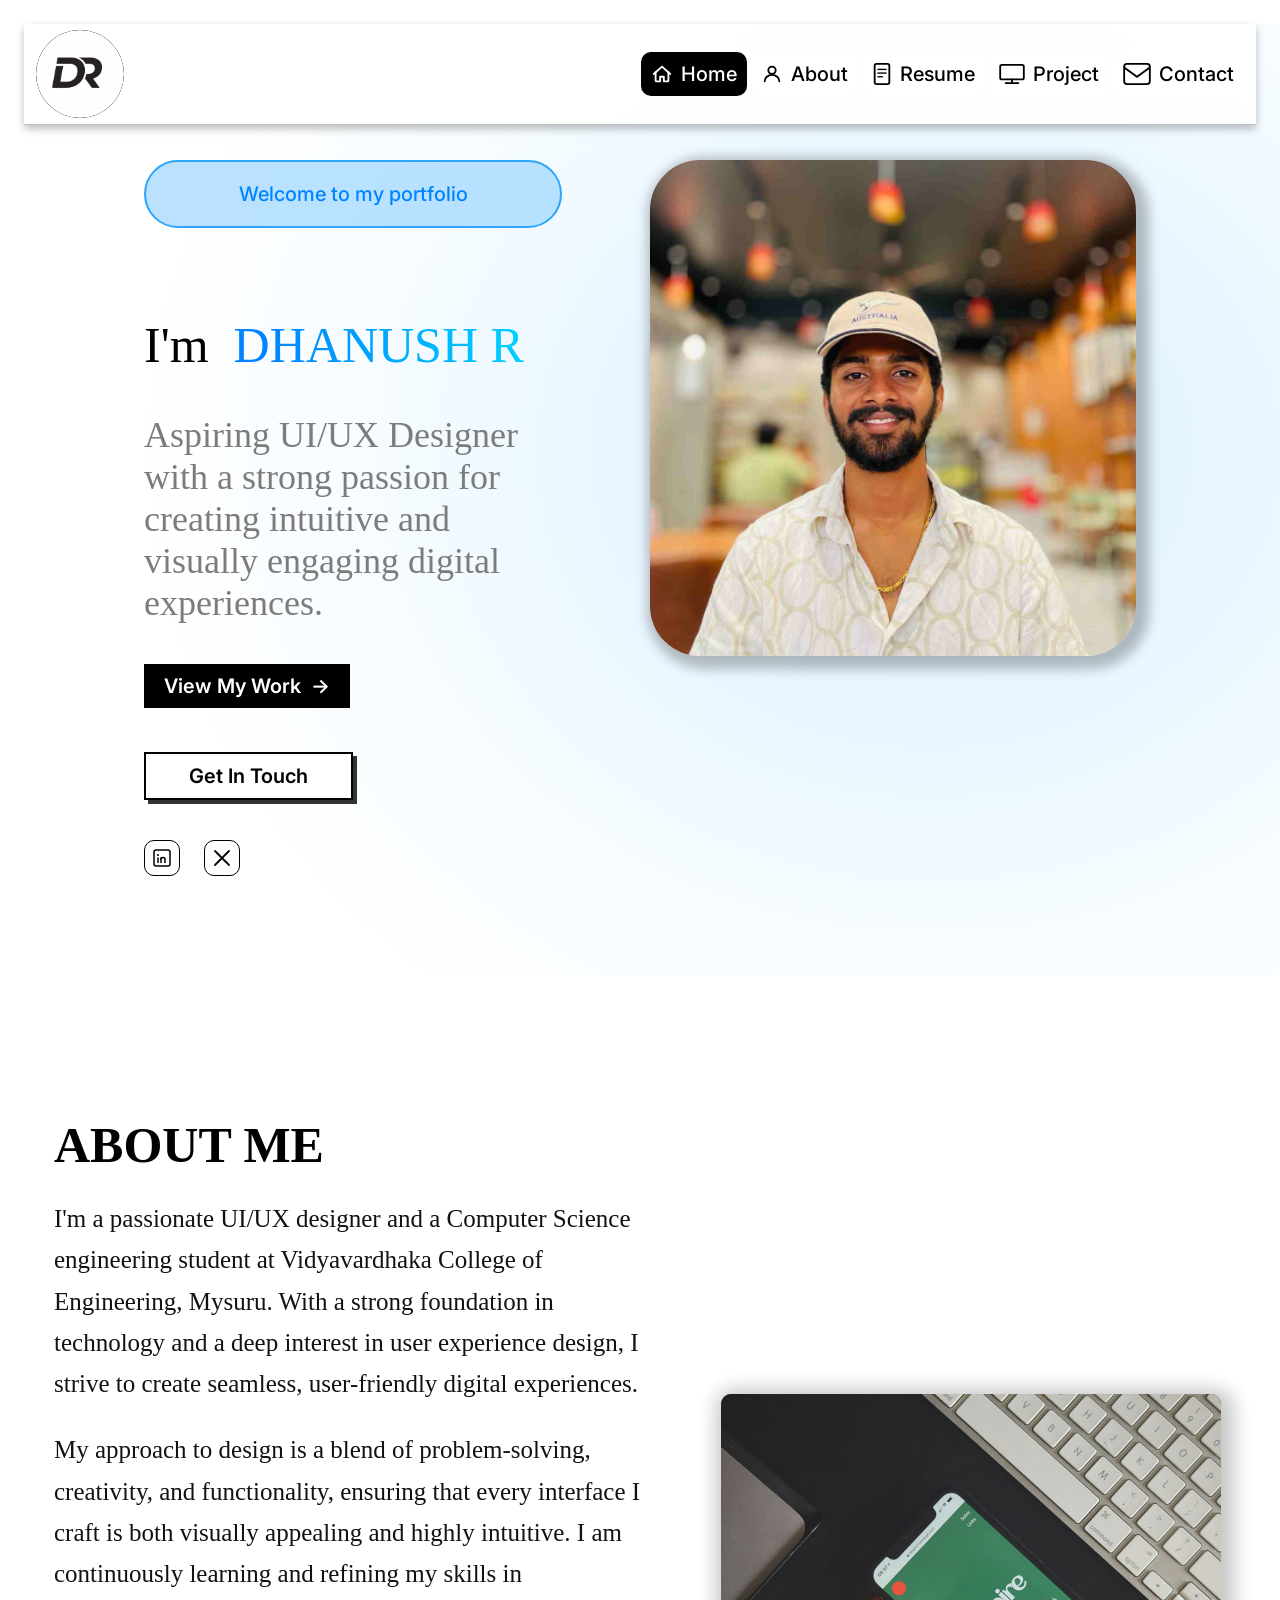
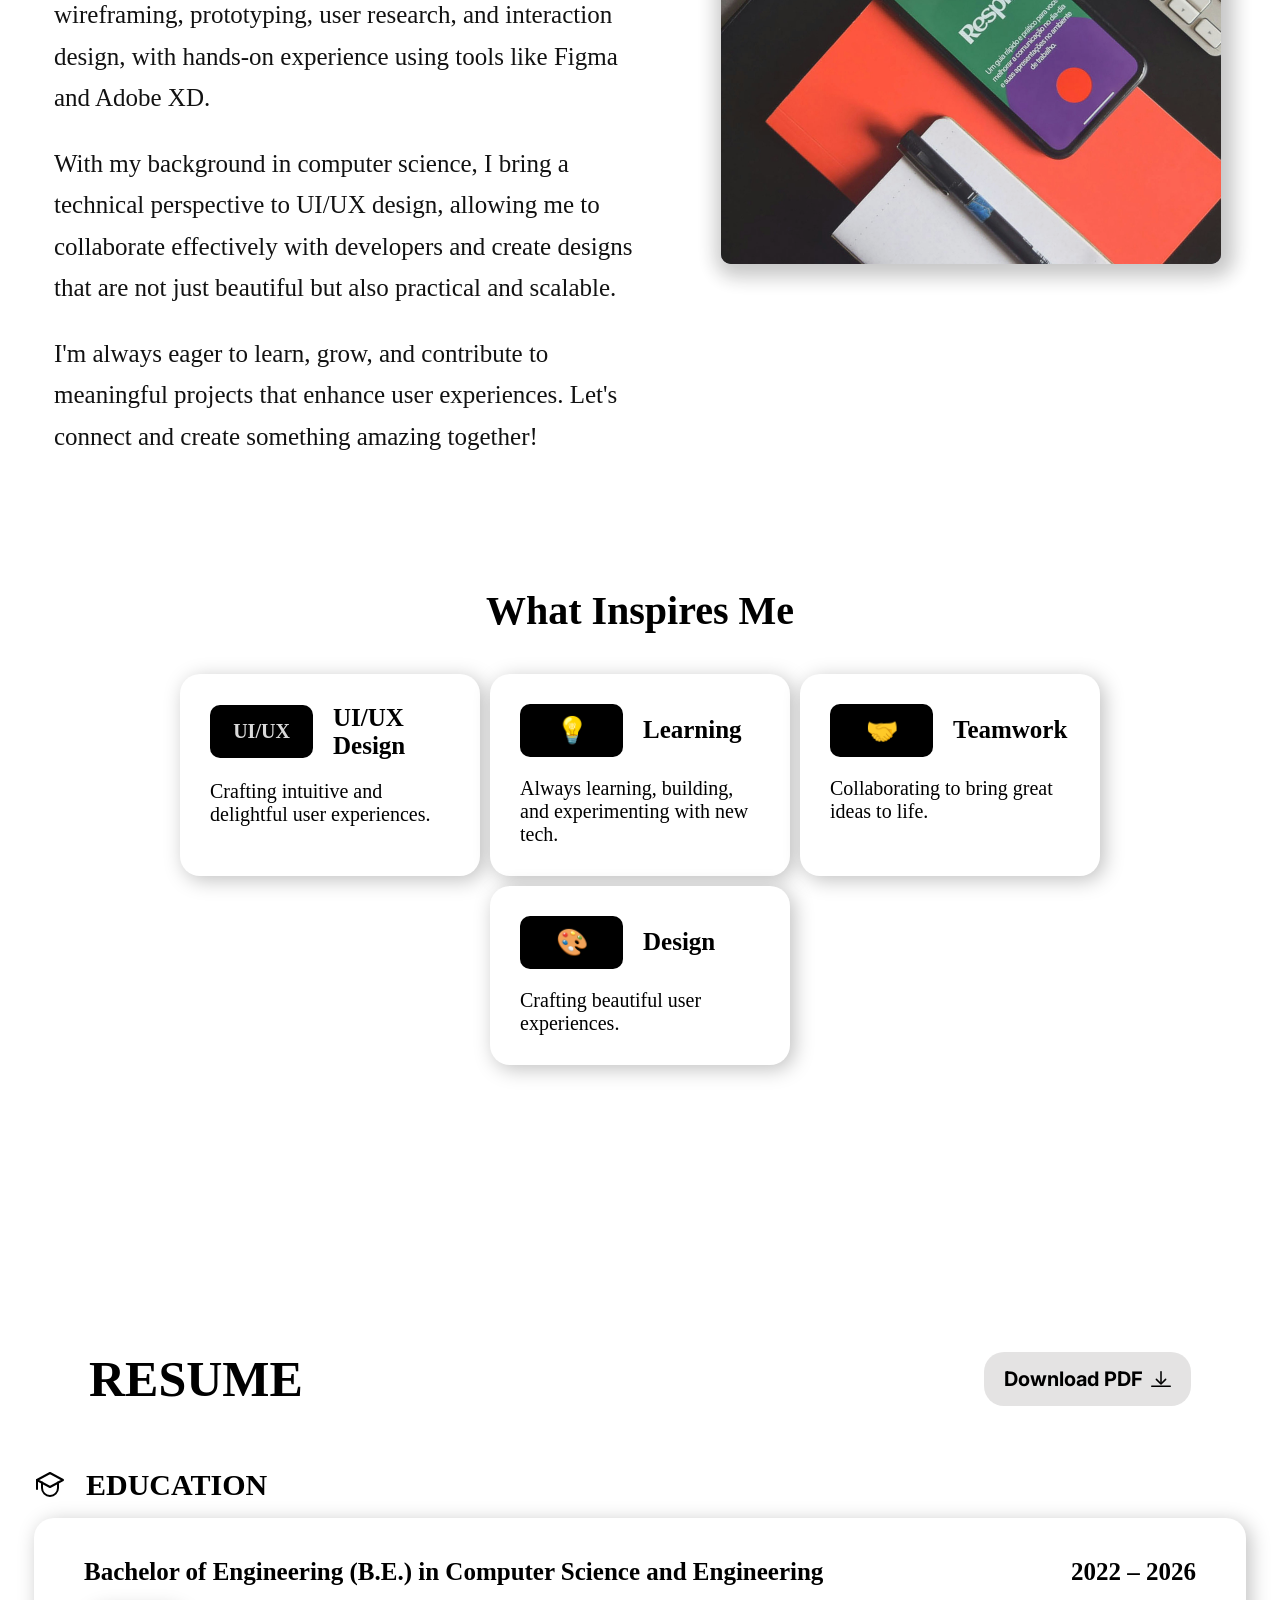
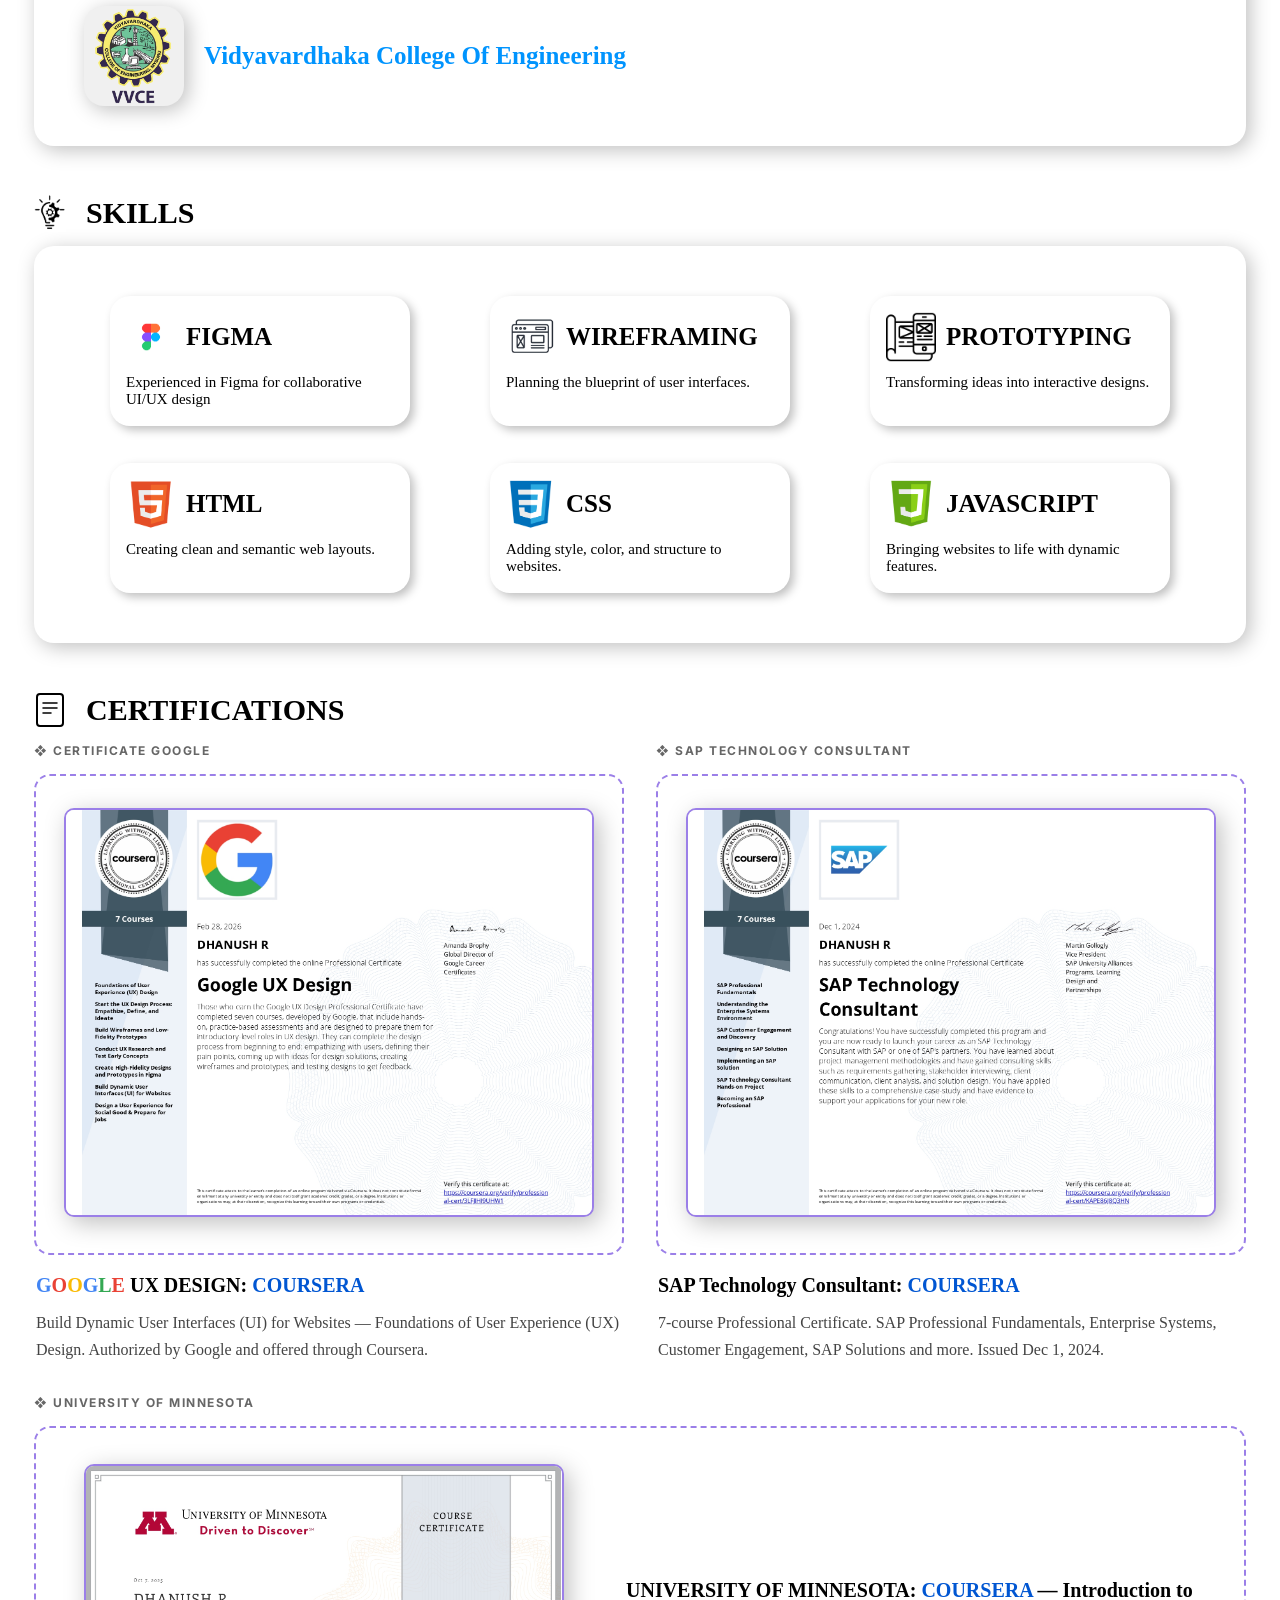
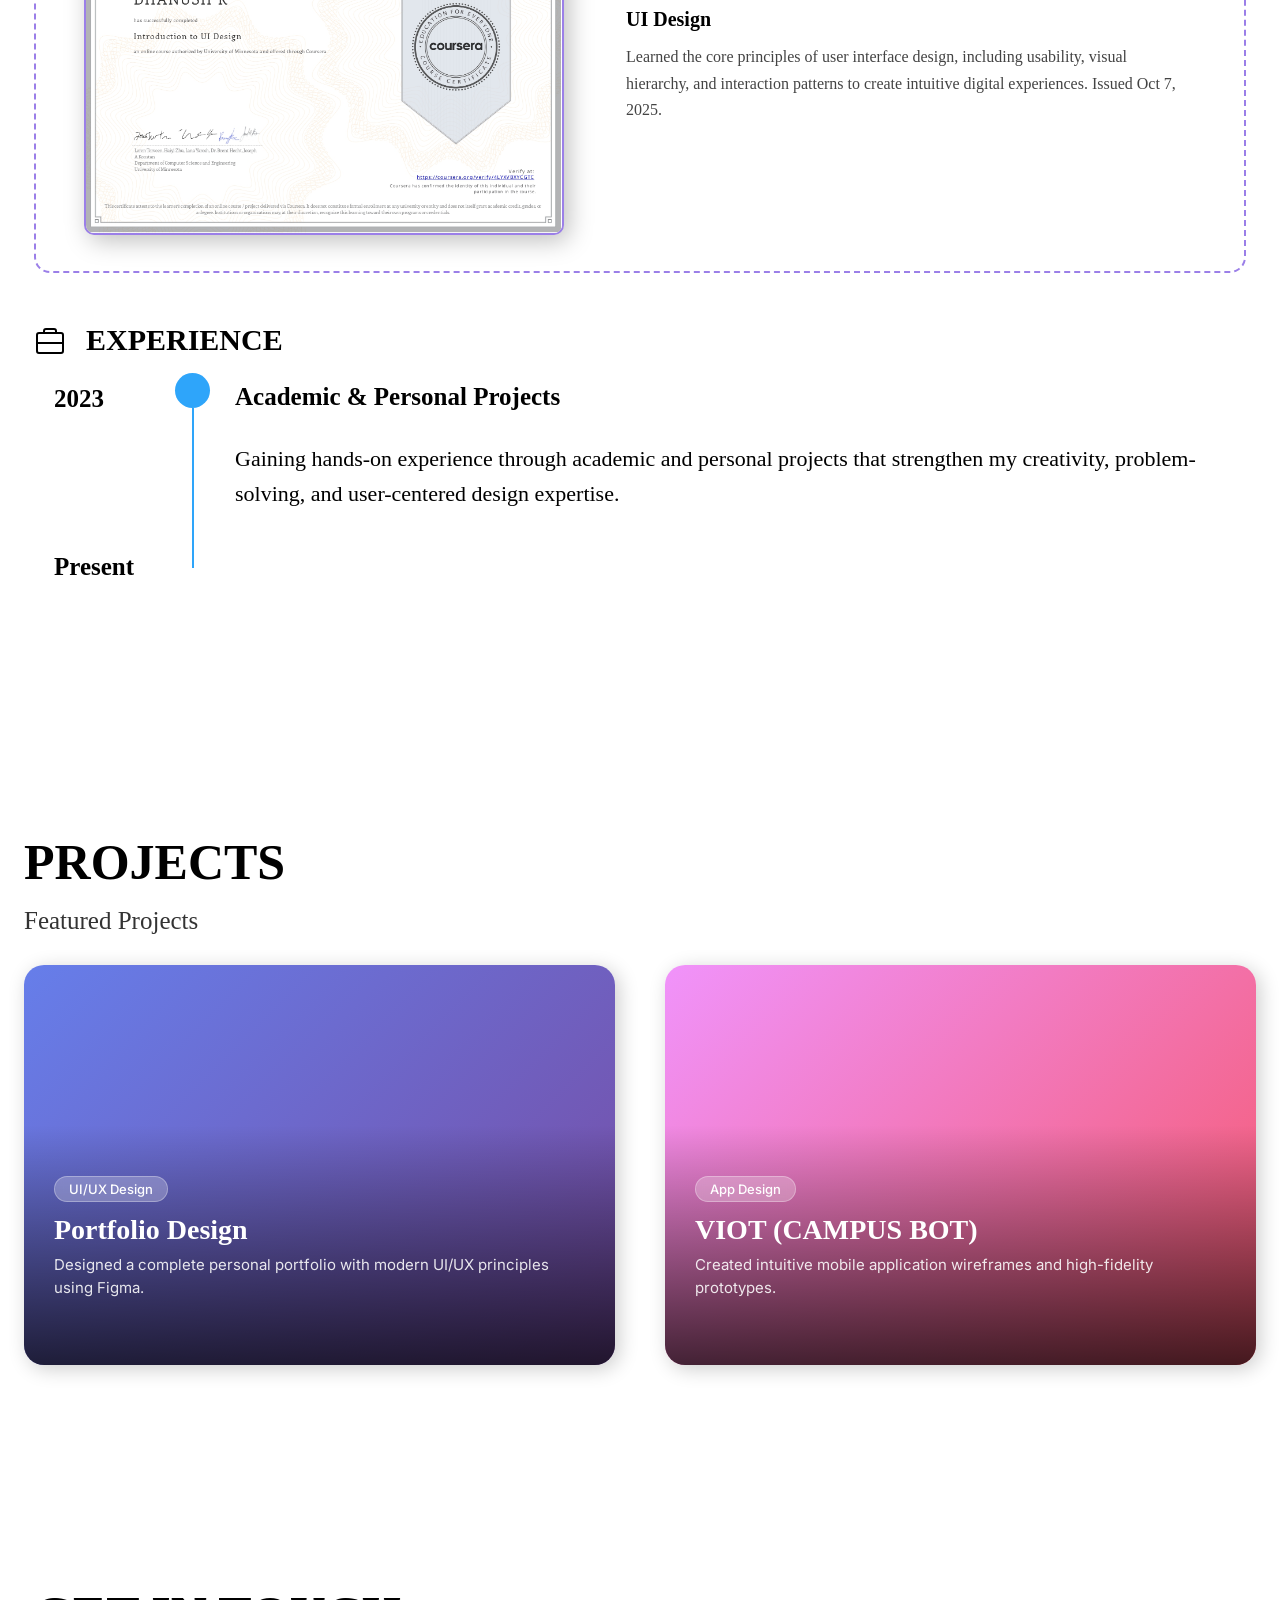
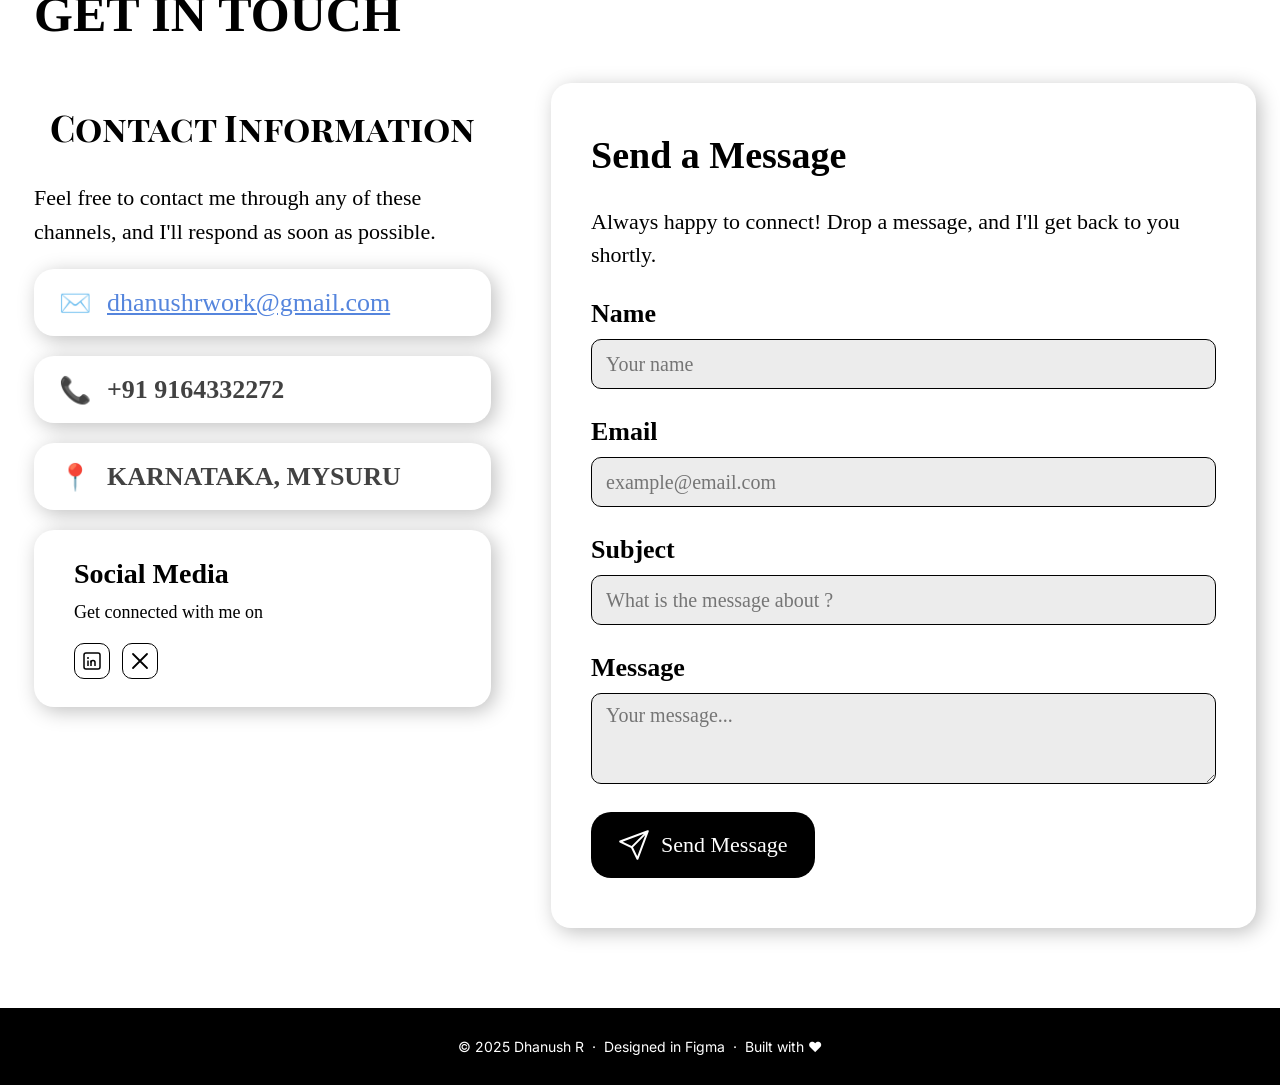
==== commit 453deafd: "Update index.html changing Icon" ====
--- a/index.html
+++ b/index.html
@@ -388,7 +388,7 @@
             <textarea class="form-input" id="f-msg" placeholder="Your message..." rows="3"></textarea>
           </div>
           <button class="btn-send" onclick="handleSend()">
-            <svg width="28" height="28" fill="none" viewBox="0 0 30 30"><path d="M3 15L27 3l-6 12 6 12L3 15z" stroke="white" stroke-width="2" stroke-linejoin="round"/></svg>
+            <img height="30px" width="30px" src="img/send-4008.svg" alt="">
             Send Message
           </button>
         </div>
--- a/style.css
+++ b/style.css
@@ -884,8 +884,8 @@
   .hero-desc { font-size: 14px; line-height: 1.6; color: #555; }
 
   .hero-btns { gap: 12px; justify-content: center; flex-wrap: nowrap; }
-  .btn-primary  { font-size: 13px; padding: 10px 16px; }
-  .btn-secondary{ font-size: 13px; padding: 10px 16px; }
+  .btn-primary  { font-size: 16px; padding: 12px 22px; }
+  .btn-secondary{ font-size: 16px; padding: 12px 22px; }
 
   .hero-socials { justify-content: center; gap: 16px; }
   .social-icon  { width: 32px; height: 32px; }
@@ -1030,7 +1030,7 @@
   .form-label { font-size: 16px; }
   .form-input { height: 44px; font-size: 14px; padding: 8px 12px; border-radius: 8px; flex-direction: column;}
   textarea.form-input { min-height: 80px; }
-  .btn-send   { font-size: 16px; padding: 14px 20px; border-radius: 14px; align-self: stretch; justify-content: center; }
+  .btn-send   { font-size: 16px; padding: 14px 20px; border-radius: 14px; align-self: flex-start; width: auto; }
 
   /* ── FOOTER ── */
   footer { font-size: 12px; padding: 20px 16px; }
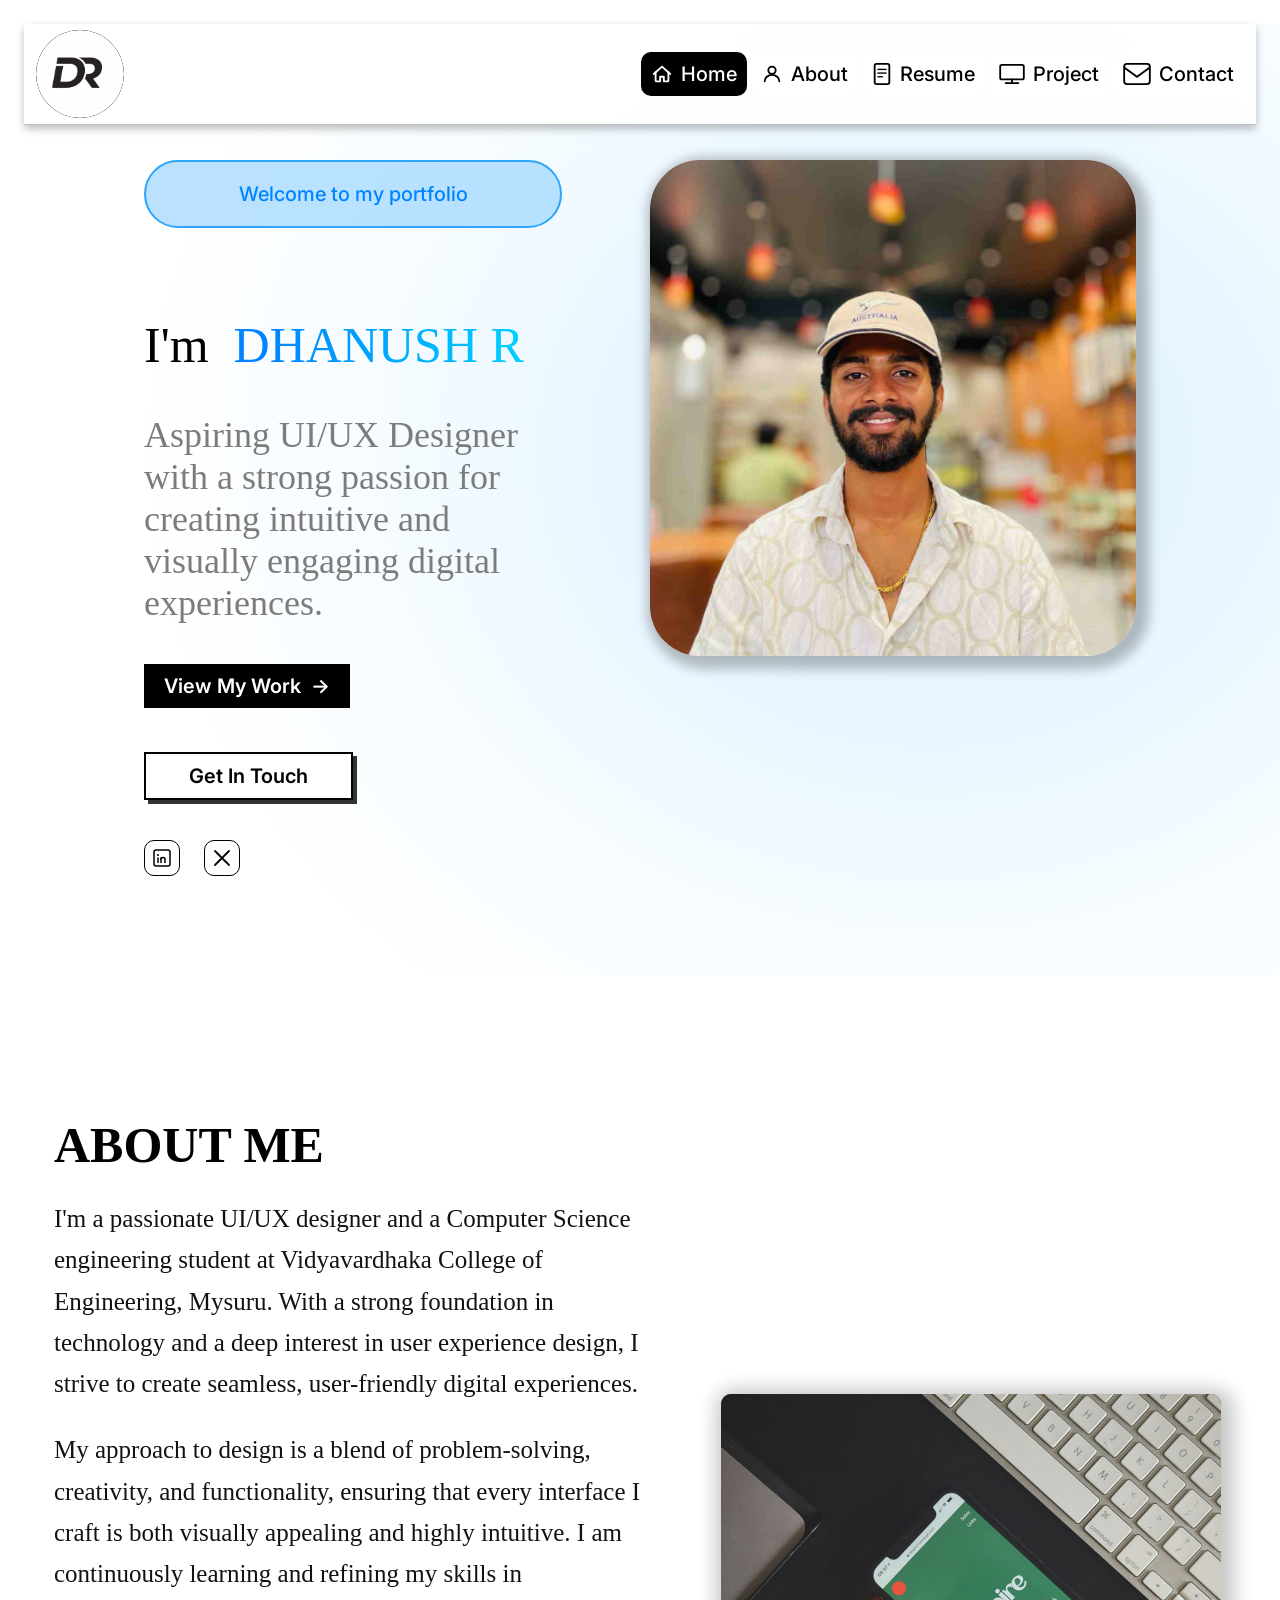
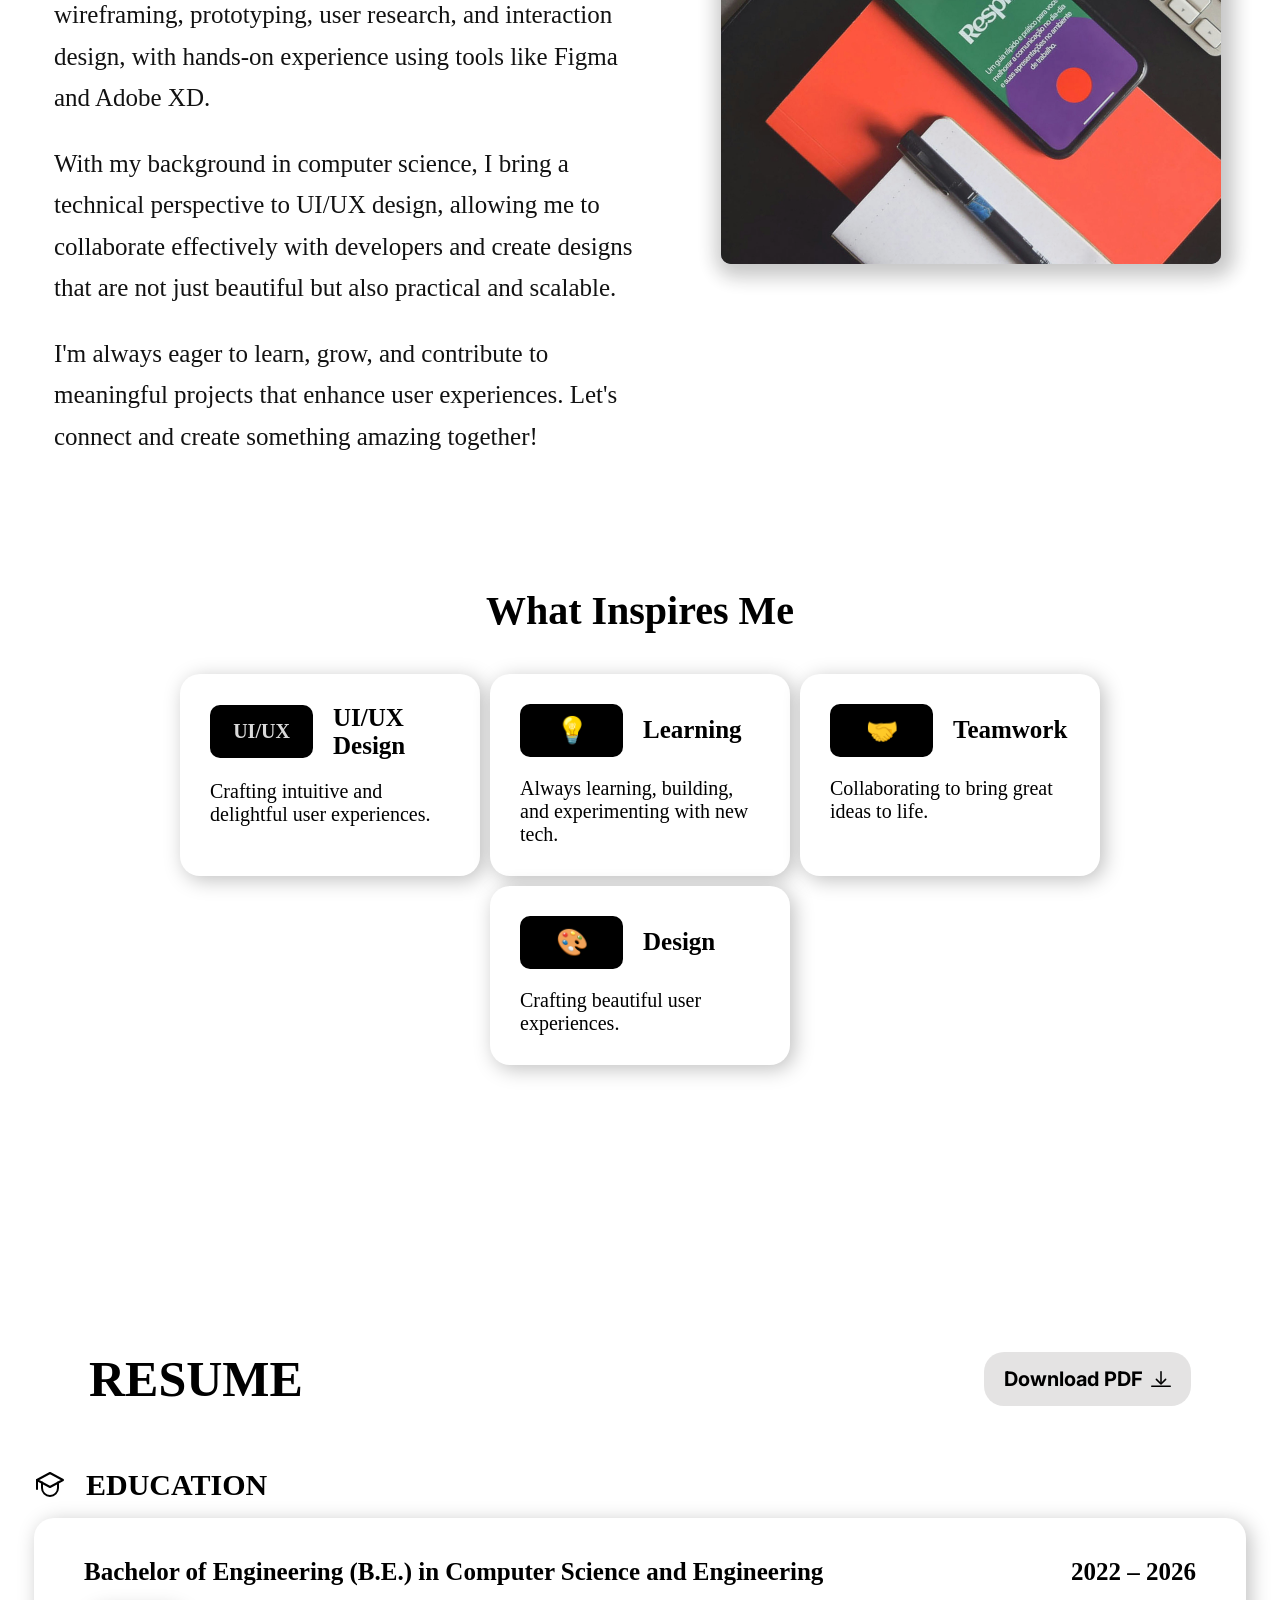
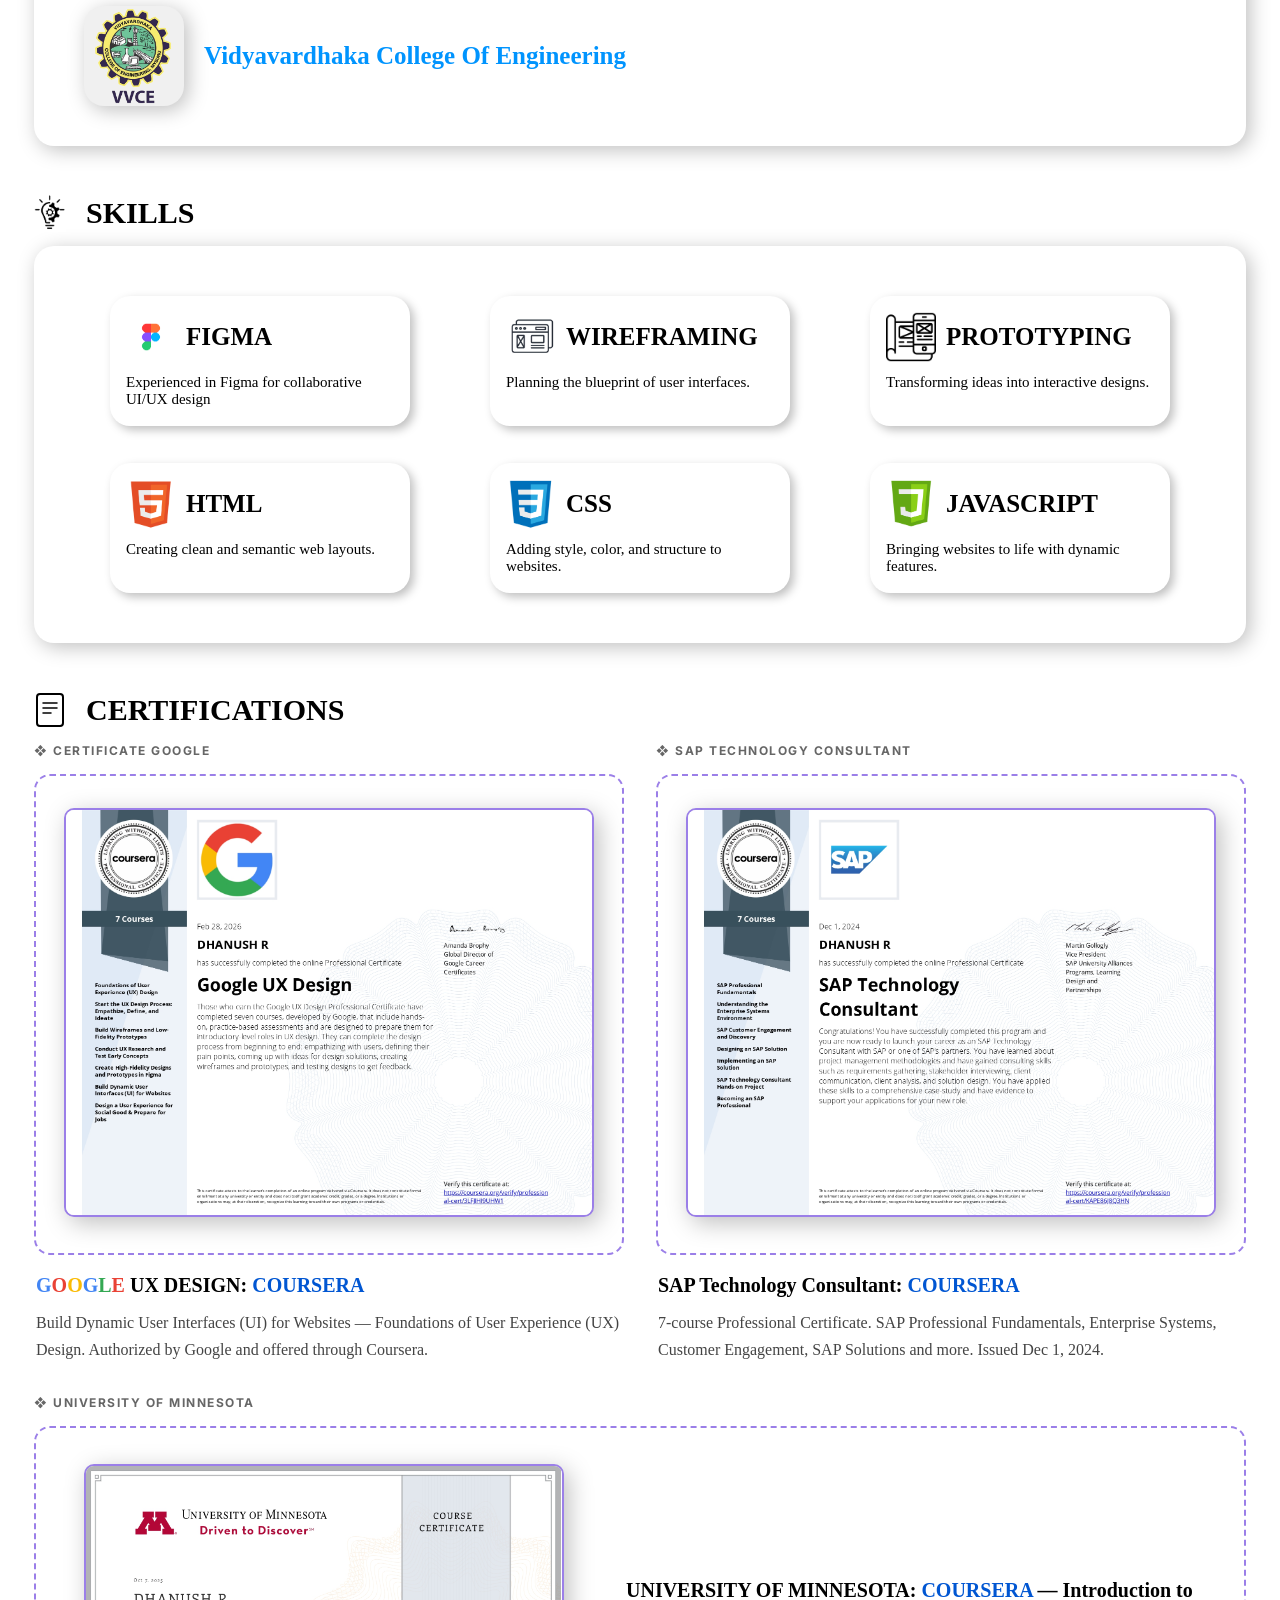
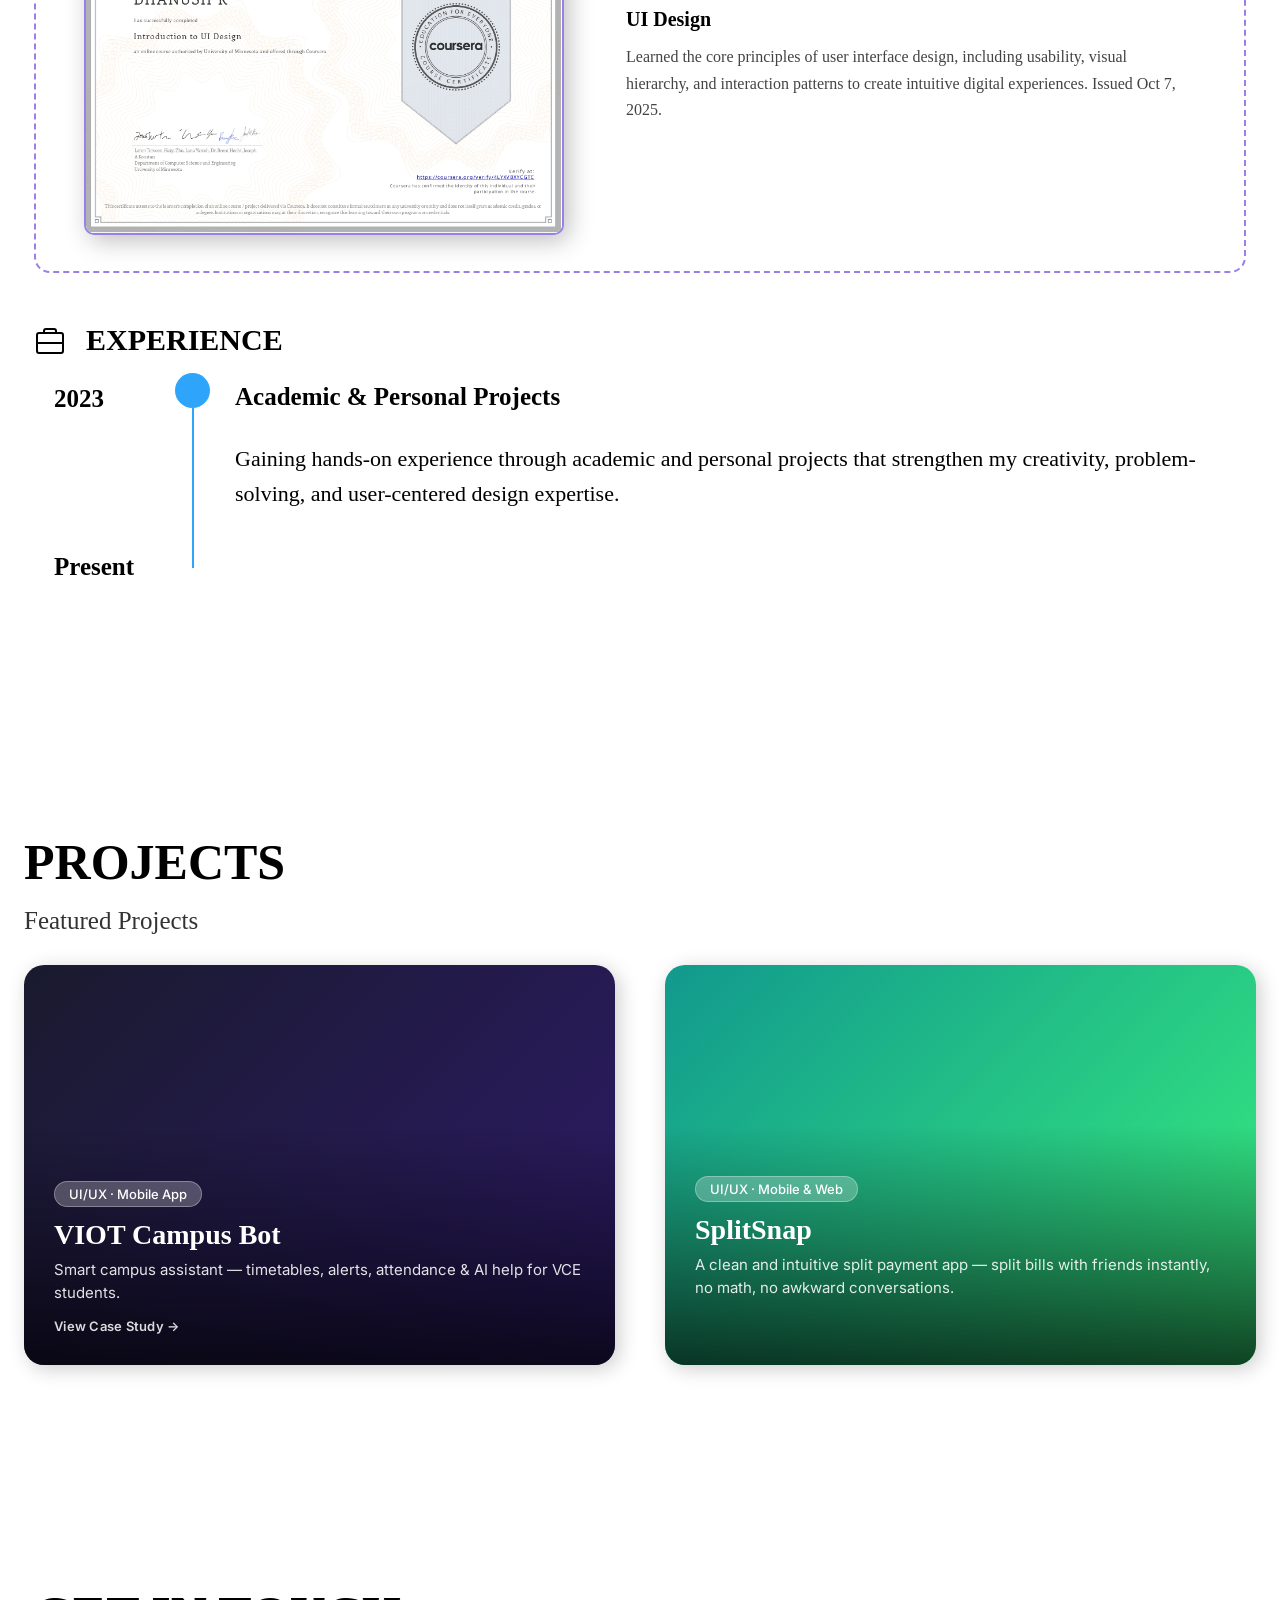
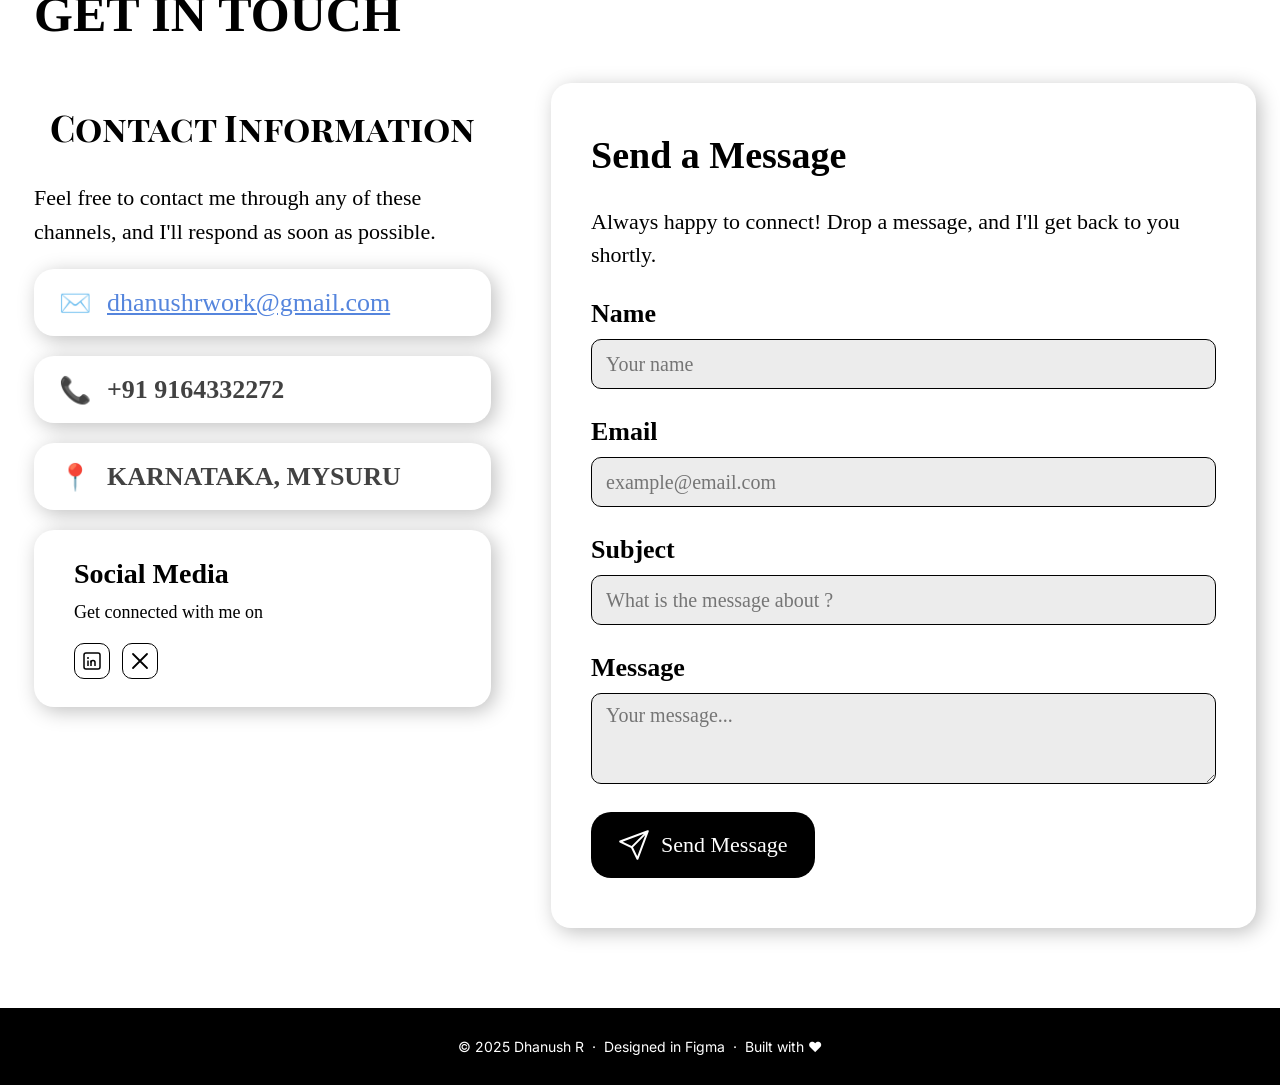
==== commit 26964dfa: "Update index.html" ====
--- a/index.html
+++ b/index.html
@@ -116,10 +116,14 @@
     <div class="sec-wrap">
       <div class="resume-head reveal">
         <h2 class="sec-title">RESUME</h2>
-        <button class="btn-dl" onclick="alert('Add your resume PDF link here!')">
+        <a href="assets/DHANUSH RESUME_1.pdf" target="_blank" class="btn-dl">
           Download PDF
-          <svg width="20" height="20" fill="none" viewBox="0 0 26 23"><line x1="13" y1="2" x2="13" y2="17" stroke="currentColor" stroke-width="2" stroke-linecap="round"/><path d="M7 12l6 6 6-6" stroke="currentColor" stroke-width="2" stroke-linecap="round" stroke-linejoin="round"/><line x1="1" y1="21" x2="25" y2="21" stroke="currentColor" stroke-width="2" stroke-linecap="round"/></svg>
-        </button>
+          <svg width="20" height="20" fill="none" viewBox="0 0 26 23">
+            <line x1="13" y1="2" x2="13" y2="17" stroke="currentColor" stroke-width="2" stroke-linecap="round"/>
+            <path d="M7 12l6 6 6-6" stroke="currentColor" stroke-width="2" stroke-linecap="round" stroke-linejoin="round"/>
+            <line x1="1" y1="21" x2="25" y2="21" stroke="currentColor" stroke-width="2" stroke-linecap="round"/>
+          </svg>
+        </a>
       </div>
 
       <!-- Education -->
@@ -302,34 +306,35 @@
   </section>
 
   <!-- PROJECTS -->
-  <section id="projects">
-    <div class="sec-wrap">
-      <h2 class="sec-title reveal">PROJECTS</h2>
-      <p class="proj-label reveal d1">Featured Projects</p>
-      <div class="proj-grid">
-        <div class="proj-card reveal reveal-left d2">
-          <div class="proj-bg" style="background:linear-gradient(135deg,#667eea,#764ba2)"></div>
-          <div class="proj-overlay"></div>
-          <div class="proj-content">
-            <span class="proj-tag">UI/UX Design</span>
-            <div class="proj-title">Portfolio Design</div>
-            <p class="proj-desc">Designed a complete personal portfolio with modern UI/UX principles using Figma.</p>
-            <span class="proj-arrow">→</span>
-          </div>
-        </div>
-        <div class="proj-card reveal reveal-right d3">
-          <div class="proj-bg" style="background:linear-gradient(135deg,#f093fb,#f5576c)"></div>
-          <div class="proj-overlay"></div>
-          <div class="proj-content">
-            <span class="proj-tag">App Design</span>
-            <div class="proj-title">VIOT (CAMPUS BOT)</div>
-            <p class="proj-desc">Created intuitive mobile application wireframes and high-fidelity prototypes.</p>
-            <span class="proj-arrow">→</span>
-          </div>
-        </div>
-      </div>
-    </div>
-  </section>
+  <!-- PROJECTS -->
+<section id="projects">
+  <div class="sec-wrap">
+    <h2 class="sec-title reveal">PROJECTS</h2>
+    <p class="proj-label reveal d1">Featured Projects</p>
+    <div class="proj-grid">
+      <div class="proj-card reveal reveal-left d2">
+        <div class="proj-bg" style="background:linear-gradient(135deg,#1a1a2e,#2d1b69)"></div>
+        <div class="proj-overlay"></div>
+        <div class="proj-content">
+          <span class="proj-tag">UI/UX · Mobile App</span>
+          <div class="proj-title">VIOT Campus Bot</div>
+          <p class="proj-desc">Smart campus assistant — timetables, alerts, attendance & AI help for VCE students.</p>
+          <a href="bot.html" style="display:inline-block;margin-top:14px;font-size:13px;font-weight:600;color:#fff;opacity:.85;letter-spacing:.02em">View Case Study →</a>
+        </div>
+      </div>
+      <div class="proj-card reveal reveal-right d3">
+        <div class="proj-bg" style="background:linear-gradient(135deg,#11998e,#38ef7d)"></div>
+        <div class="proj-overlay"></div>
+        <div class="proj-content">
+          <span class="proj-tag">UI/UX · Mobile & Web</span>
+          <div class="proj-title">SplitSnap</div>
+          <p class="proj-desc">A clean and intuitive split payment app — split bills with friends instantly, no math, no awkward conversations.</p>
+          <span class="proj-arrow">→</span>
+        </div>
+      </div>
+    </div>
+  </div>
+</section>
 
   <!-- CONTACT -->
   <section id="contact">
--- a/style.css
+++ b/style.css
@@ -1014,8 +1014,8 @@
 
   .ci-card    { padding: 12px 16px; gap: 12px; border-radius: 14px; }
   .ci-emoji   { font-size: 20px; }
-  .ci-email   { font-size: 13px; }
-  .ci-phone, .ci-loc { font-size: 14px; }
+  .ci-email   { font-size: 16px; }
+  .ci-phone, .ci-loc { font-size: 16px; }
 
   .social-card  { padding: 16px 16px 16px 20px; border-radius: 14px; gap: 8px; }
   .social-title { font-size: 18px; }
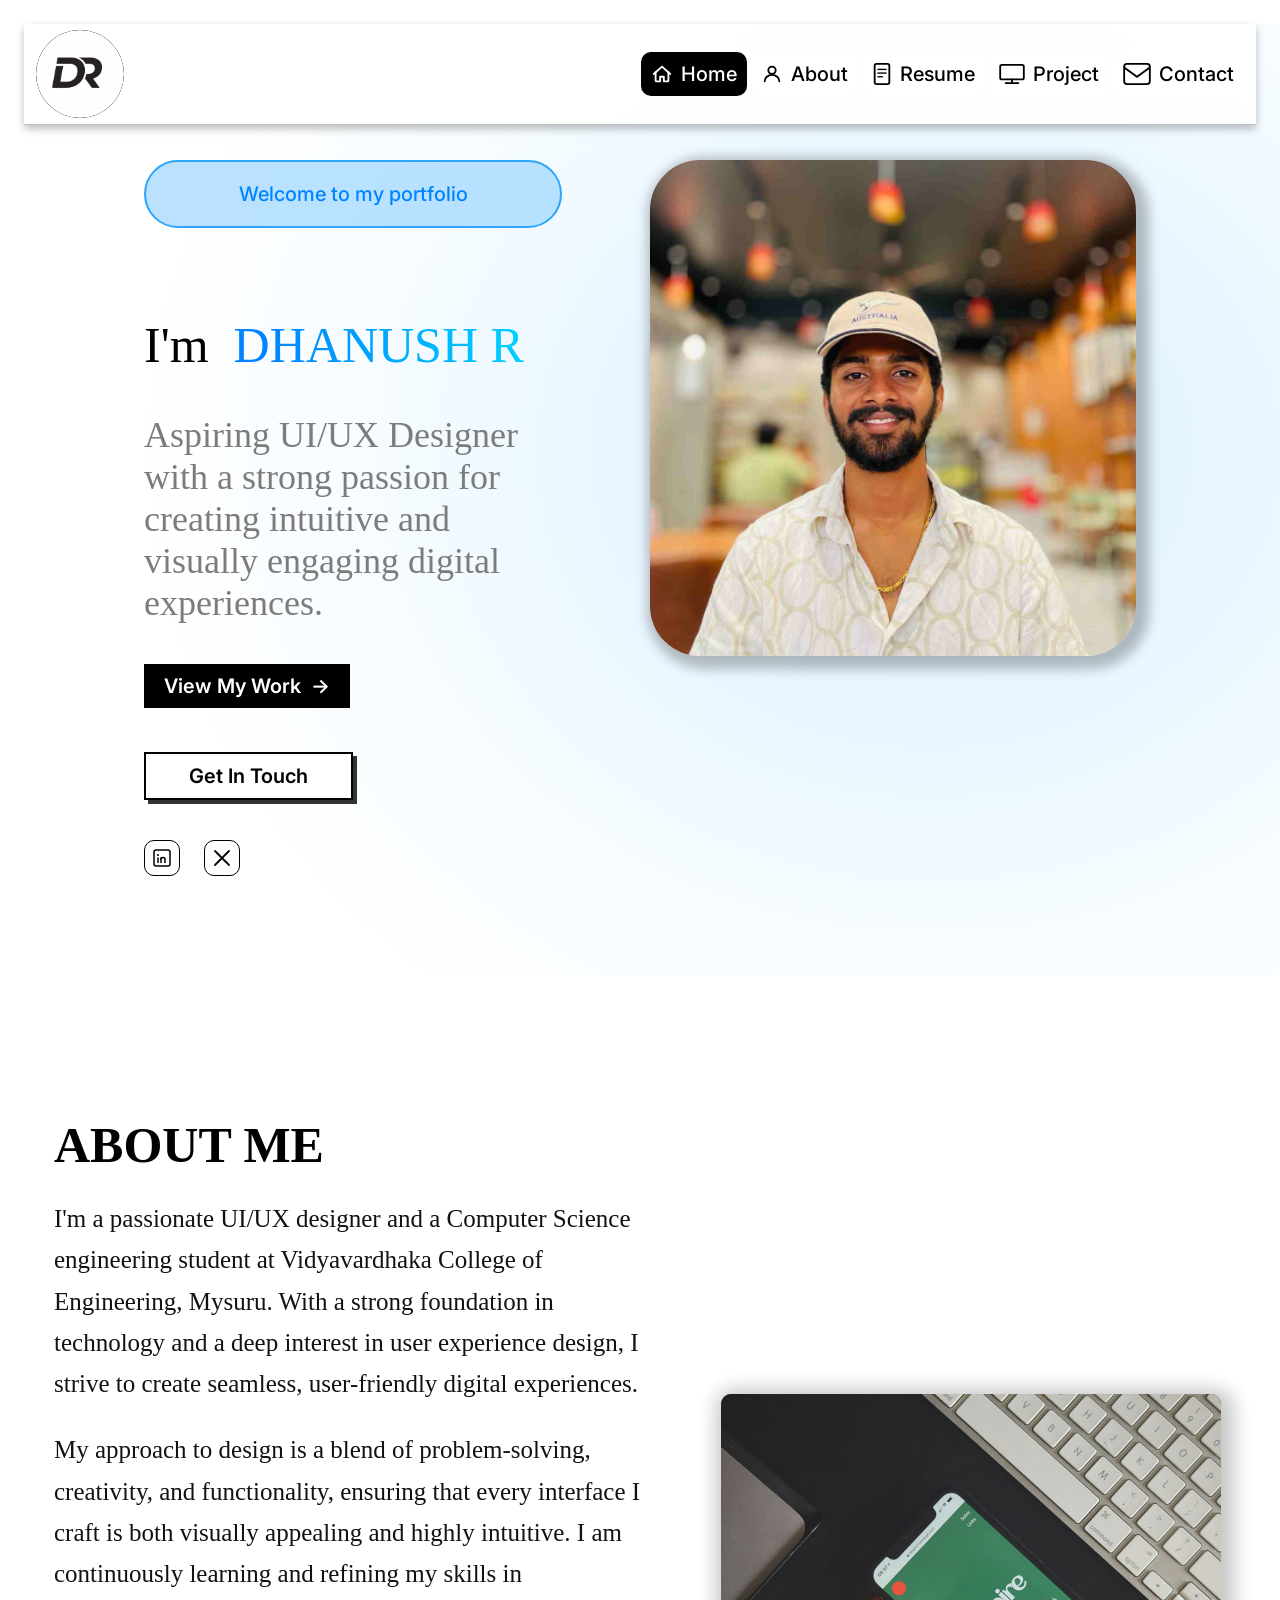
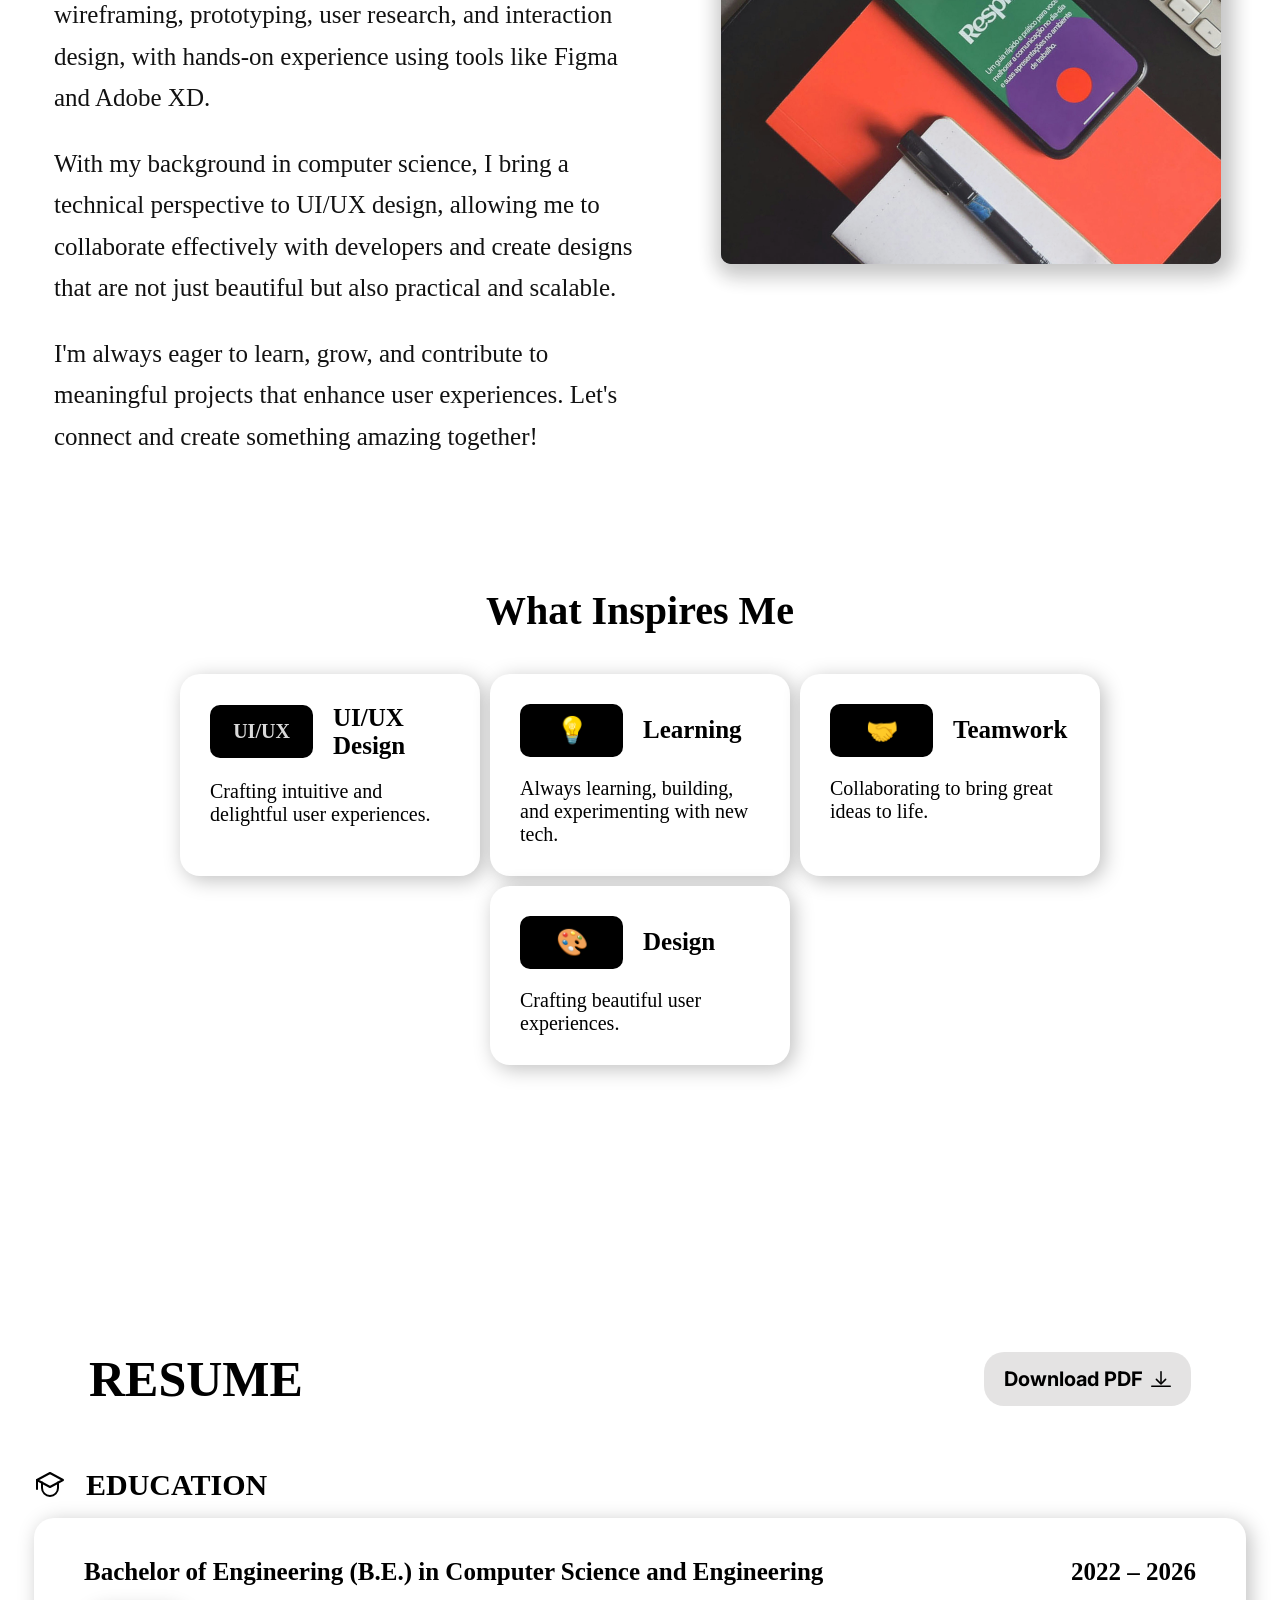
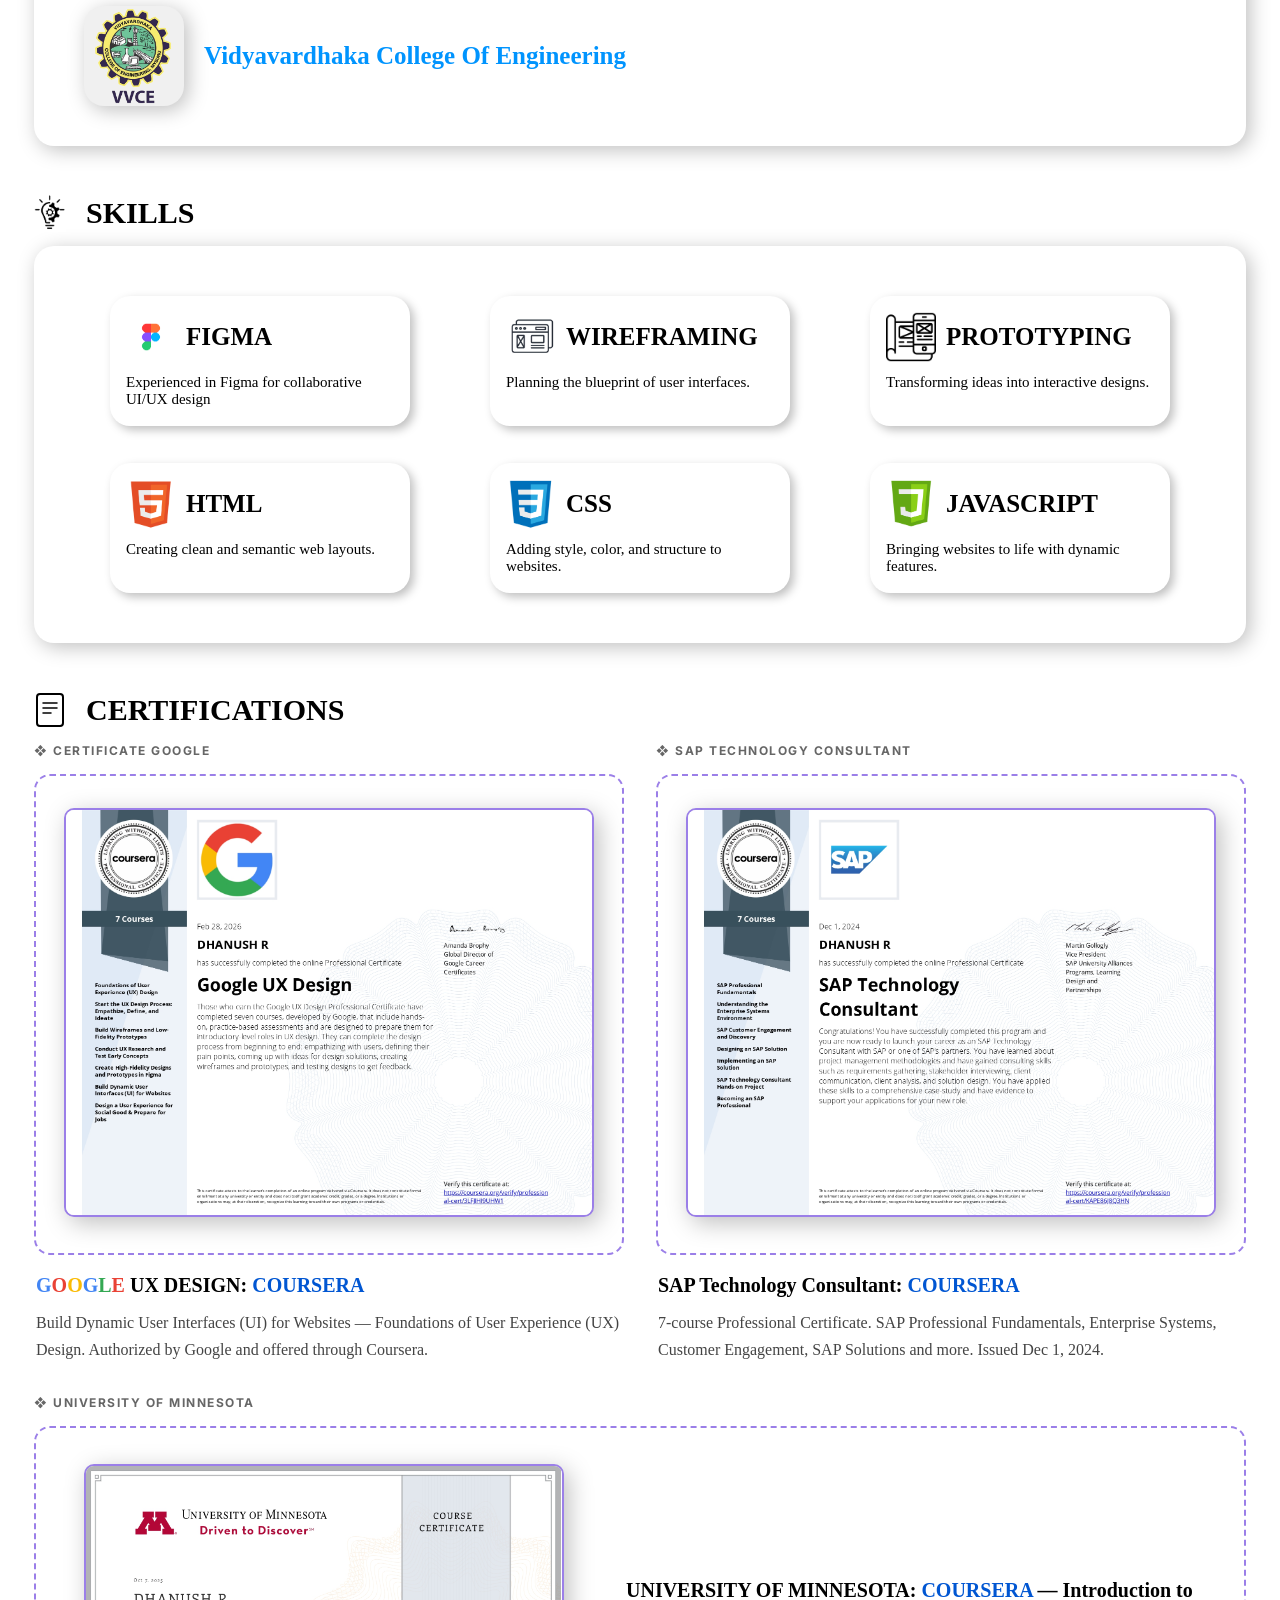
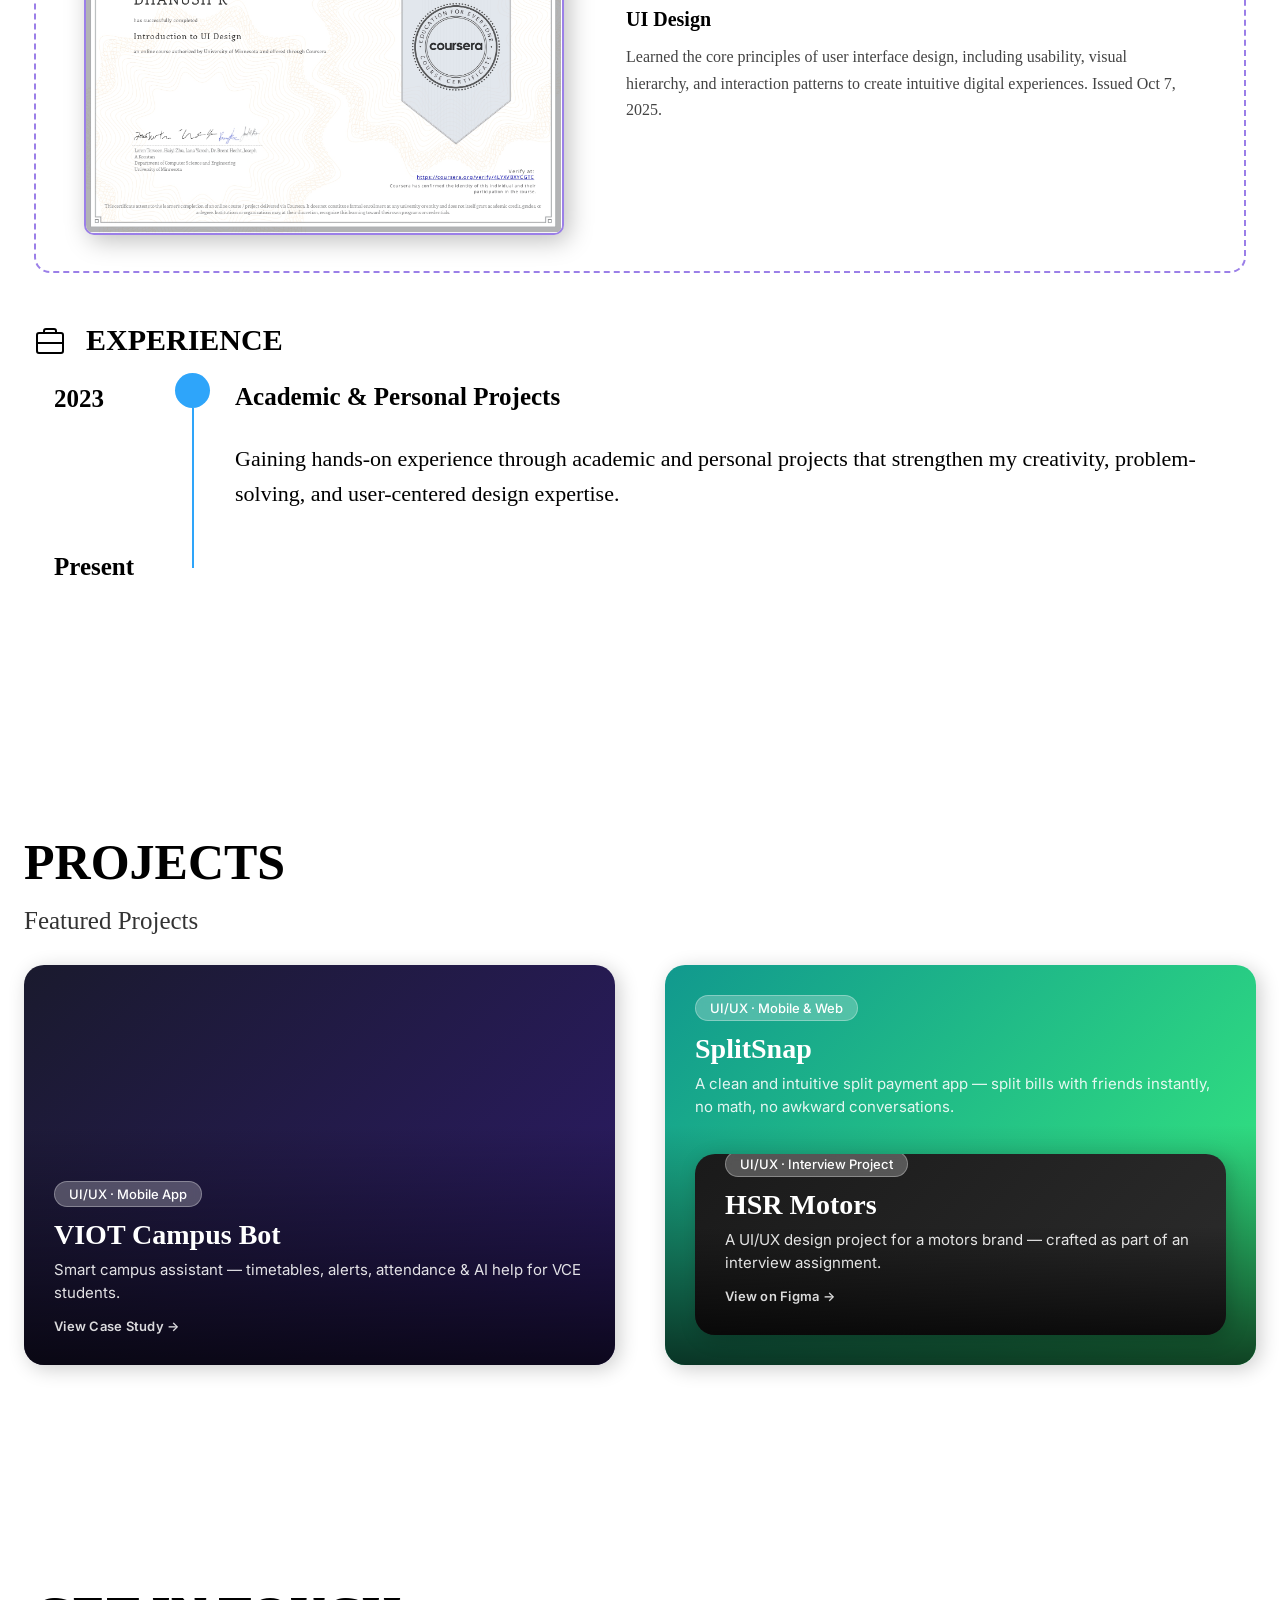
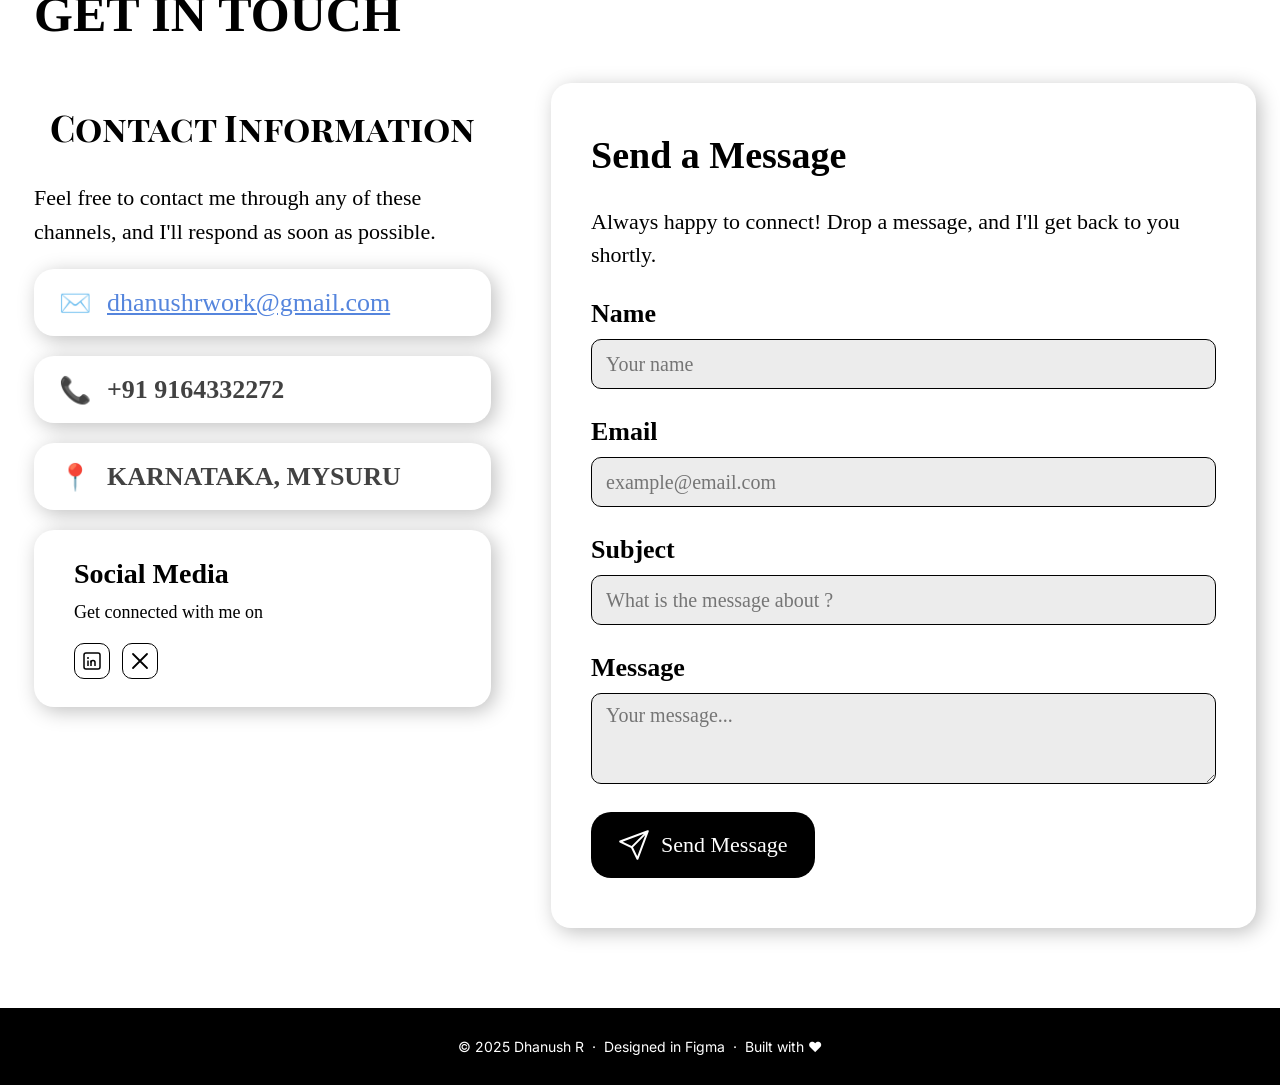
==== commit 289e1aa0: "Update index.html" ====
--- a/index.html
+++ b/index.html
@@ -305,8 +305,7 @@
     </div>
   </section>
 
-  <!-- PROJECTS -->
-  <!-- PROJECTS -->
+<!-- PROJECTS -->
 <section id="projects">
   <div class="sec-wrap">
     <h2 class="sec-title reveal">PROJECTS</h2>
@@ -331,6 +330,15 @@
           <p class="proj-desc">A clean and intuitive split payment app — split bills with friends instantly, no math, no awkward conversations.</p>
           <span class="proj-arrow">→</span>
         </div>
+      <div class="proj-card reveal reveal-left d4" style="margin-top:0">
+        <div class="proj-bg" style="background:linear-gradient(135deg,#1a1a1a,#2c2c2c)"></div>
+        <div class="proj-overlay"></div>
+        <div class="proj-content">
+          <span class="proj-tag">UI/UX · Interview Project</span>
+          <div class="proj-title">HSR Motors</div>
+          <p class="proj-desc">A UI/UX design project for a motors brand — crafted as part of an interview assignment.</p>
+          <a href="https://www.figma.com/design/4iZZHyDZJWTDEbbzpsZJJQ/HSR_MOTORS?t=DHq2B9nOlTLL1oMK-1" target="_blank" style="display:inline-block;margin-top:14px;font-size:13px;font-weight:600;color:#fff;opacity:.85;letter-spacing:.02em">View on Figma →</a>
+        </div>
       </div>
     </div>
   </div>
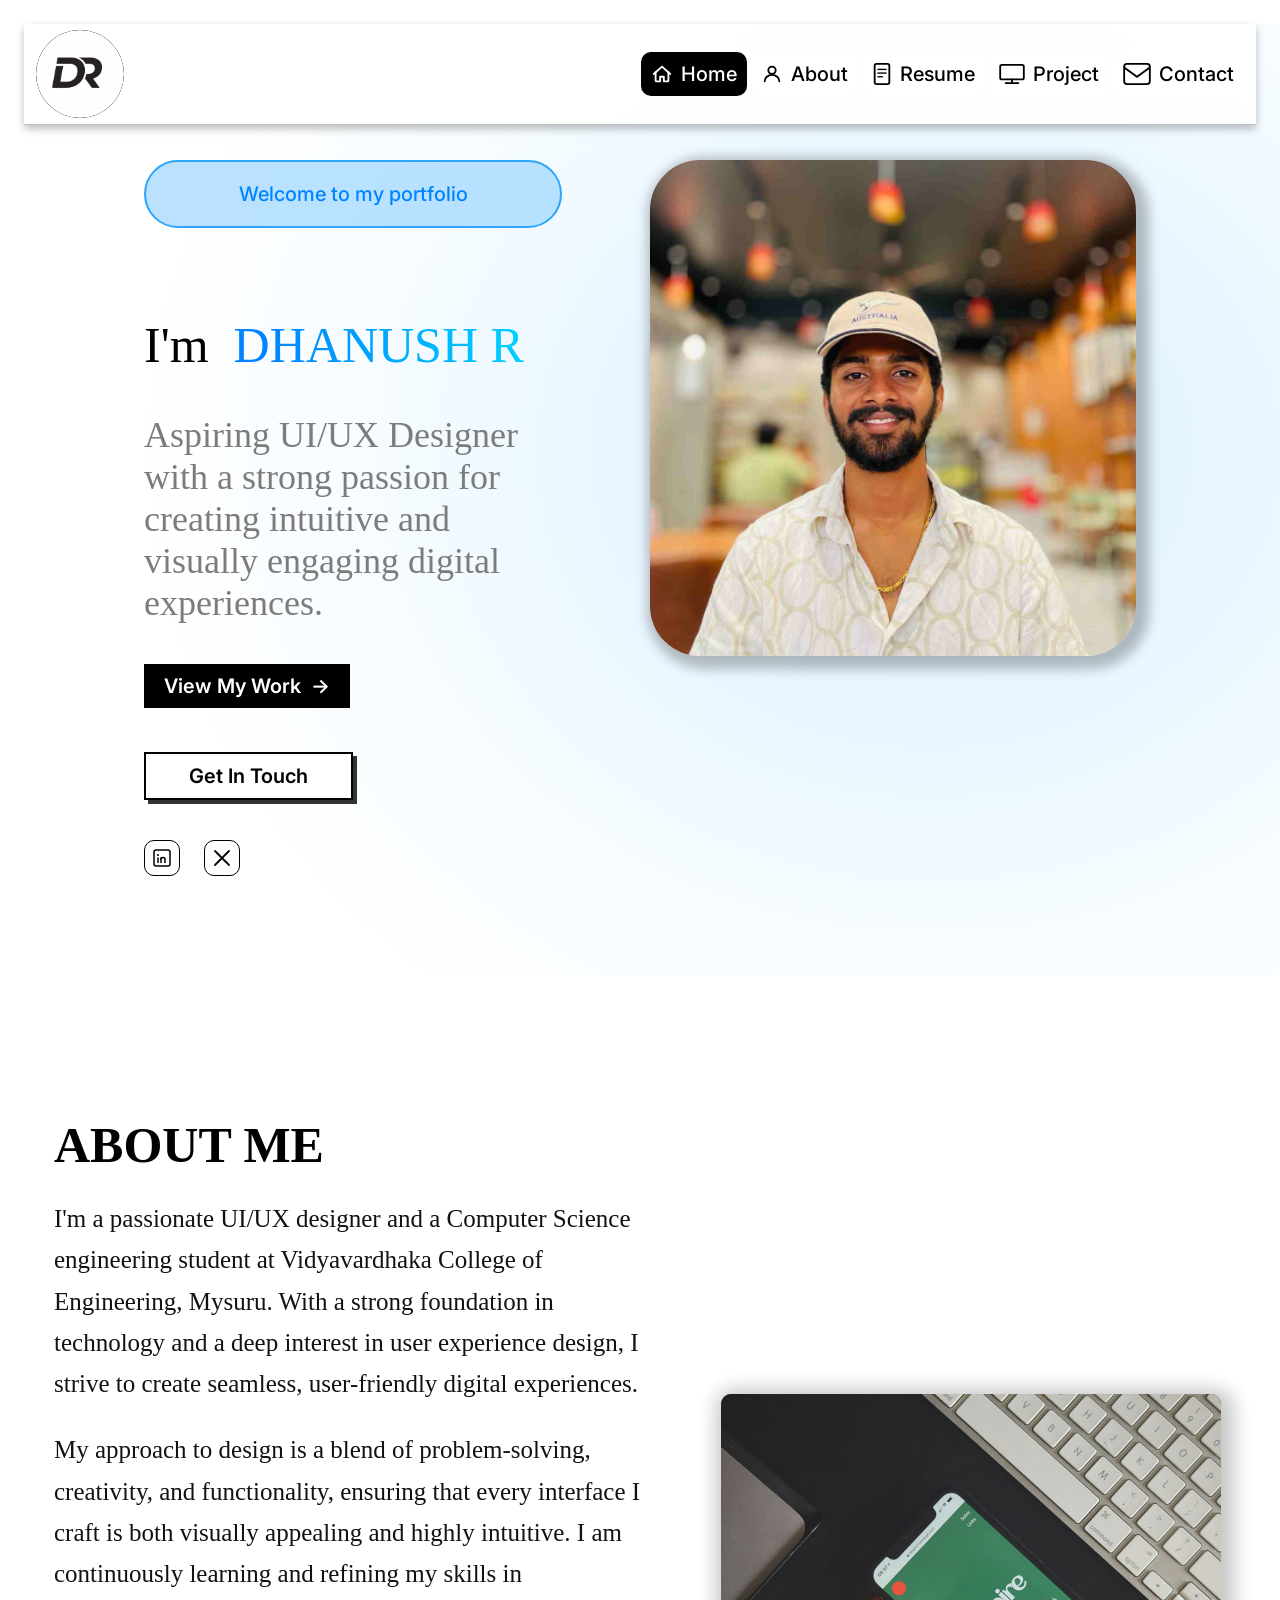
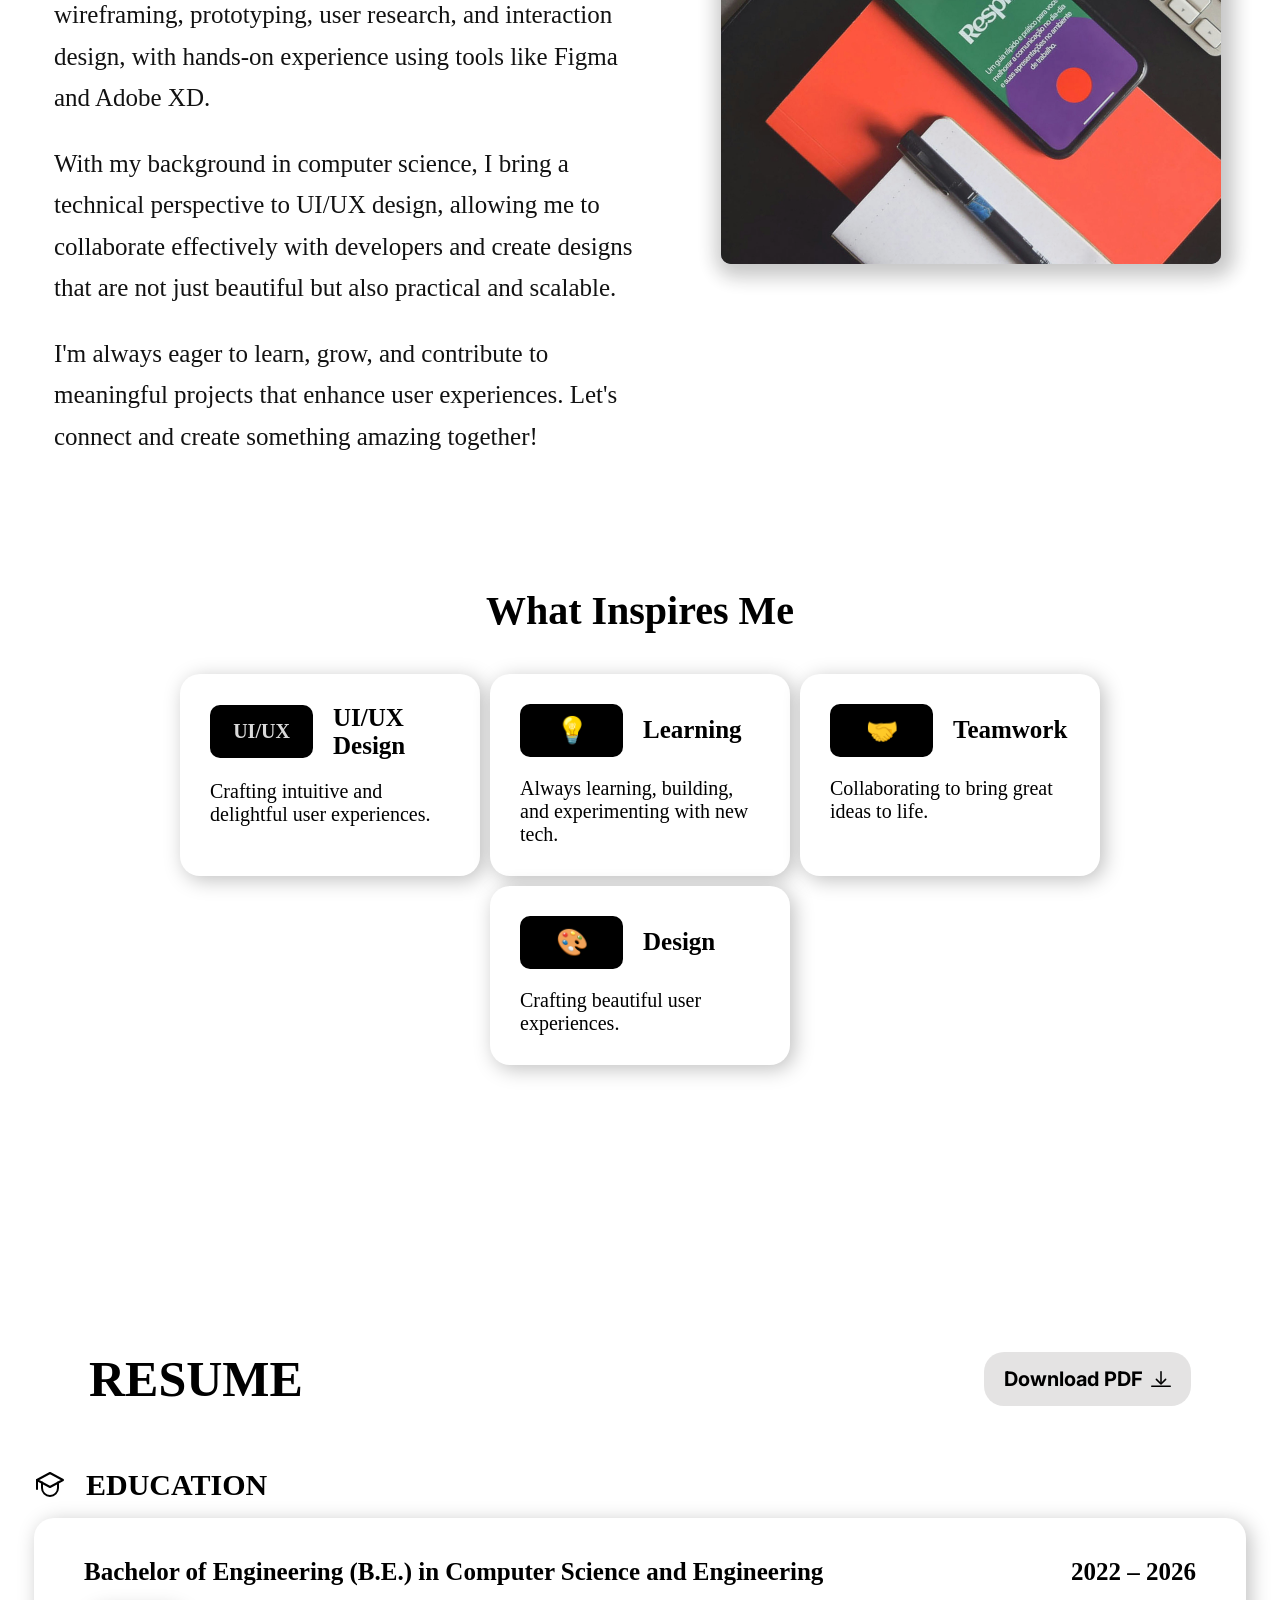
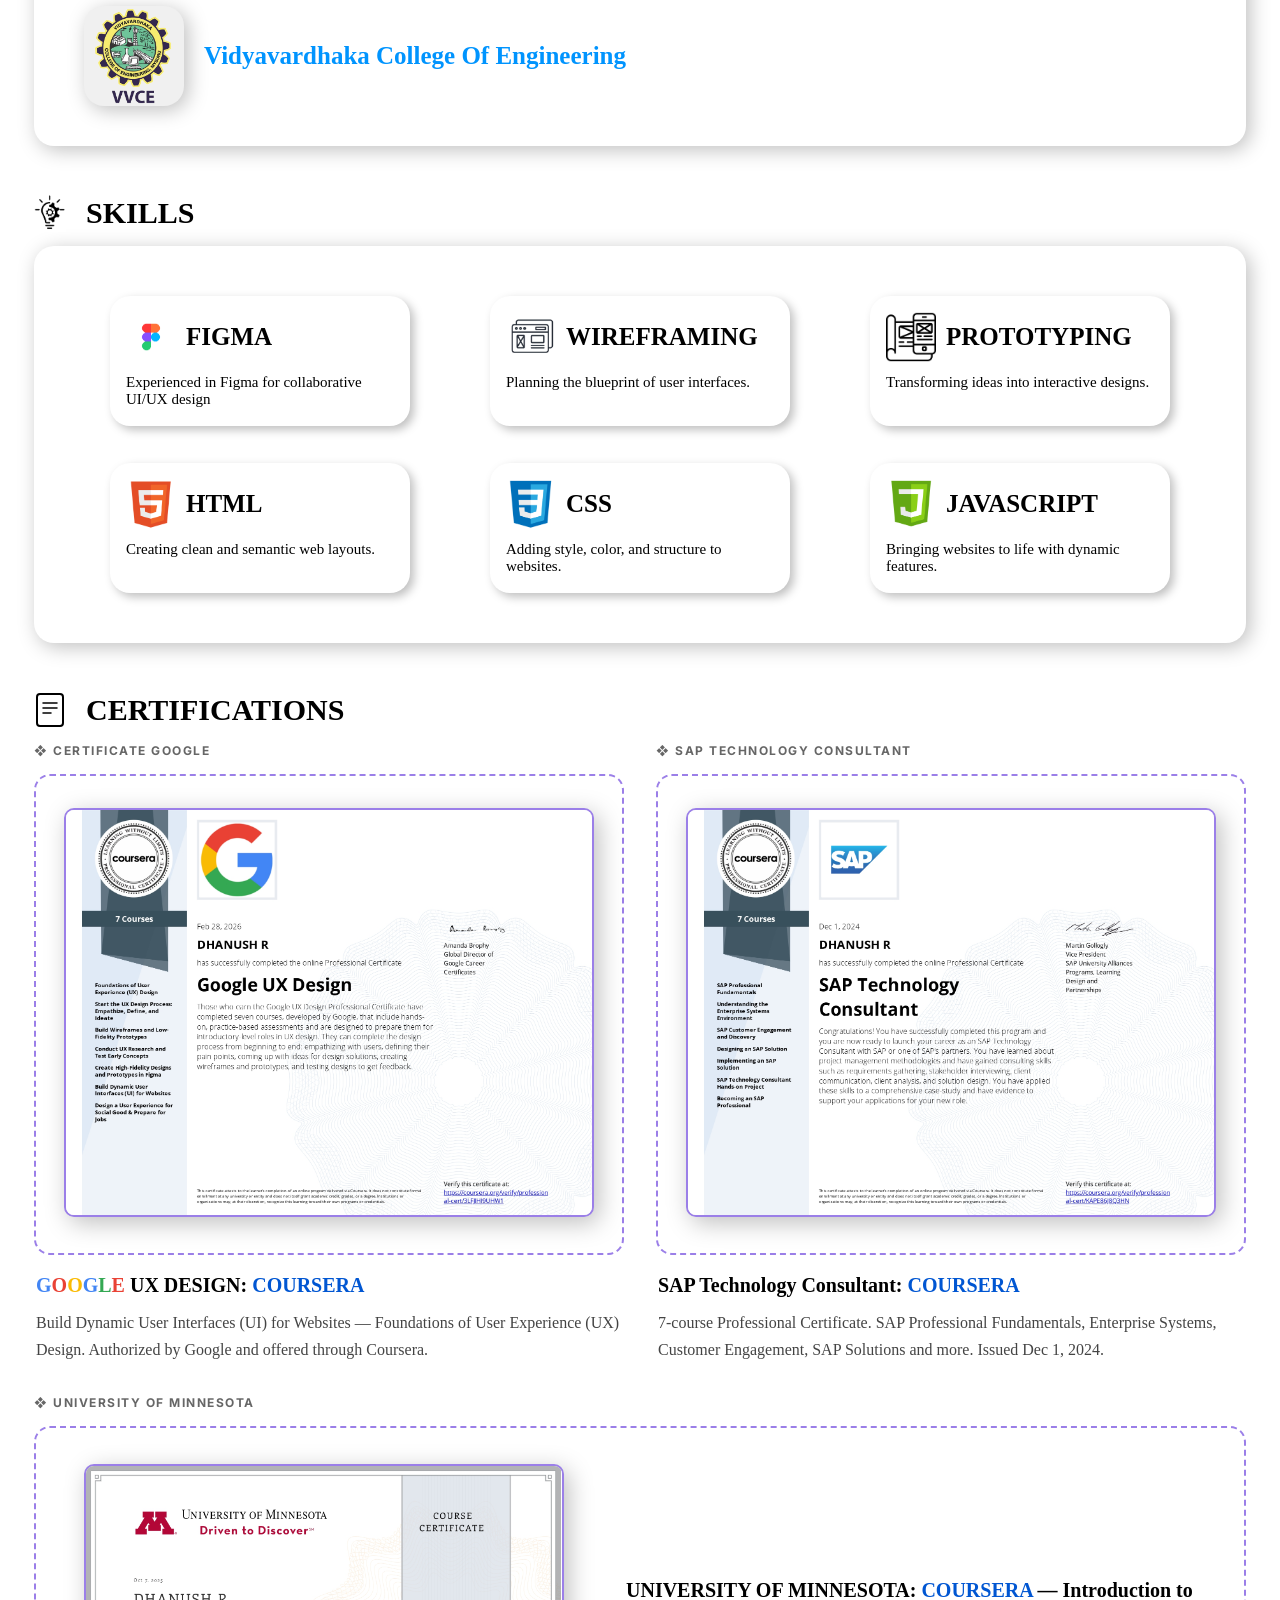
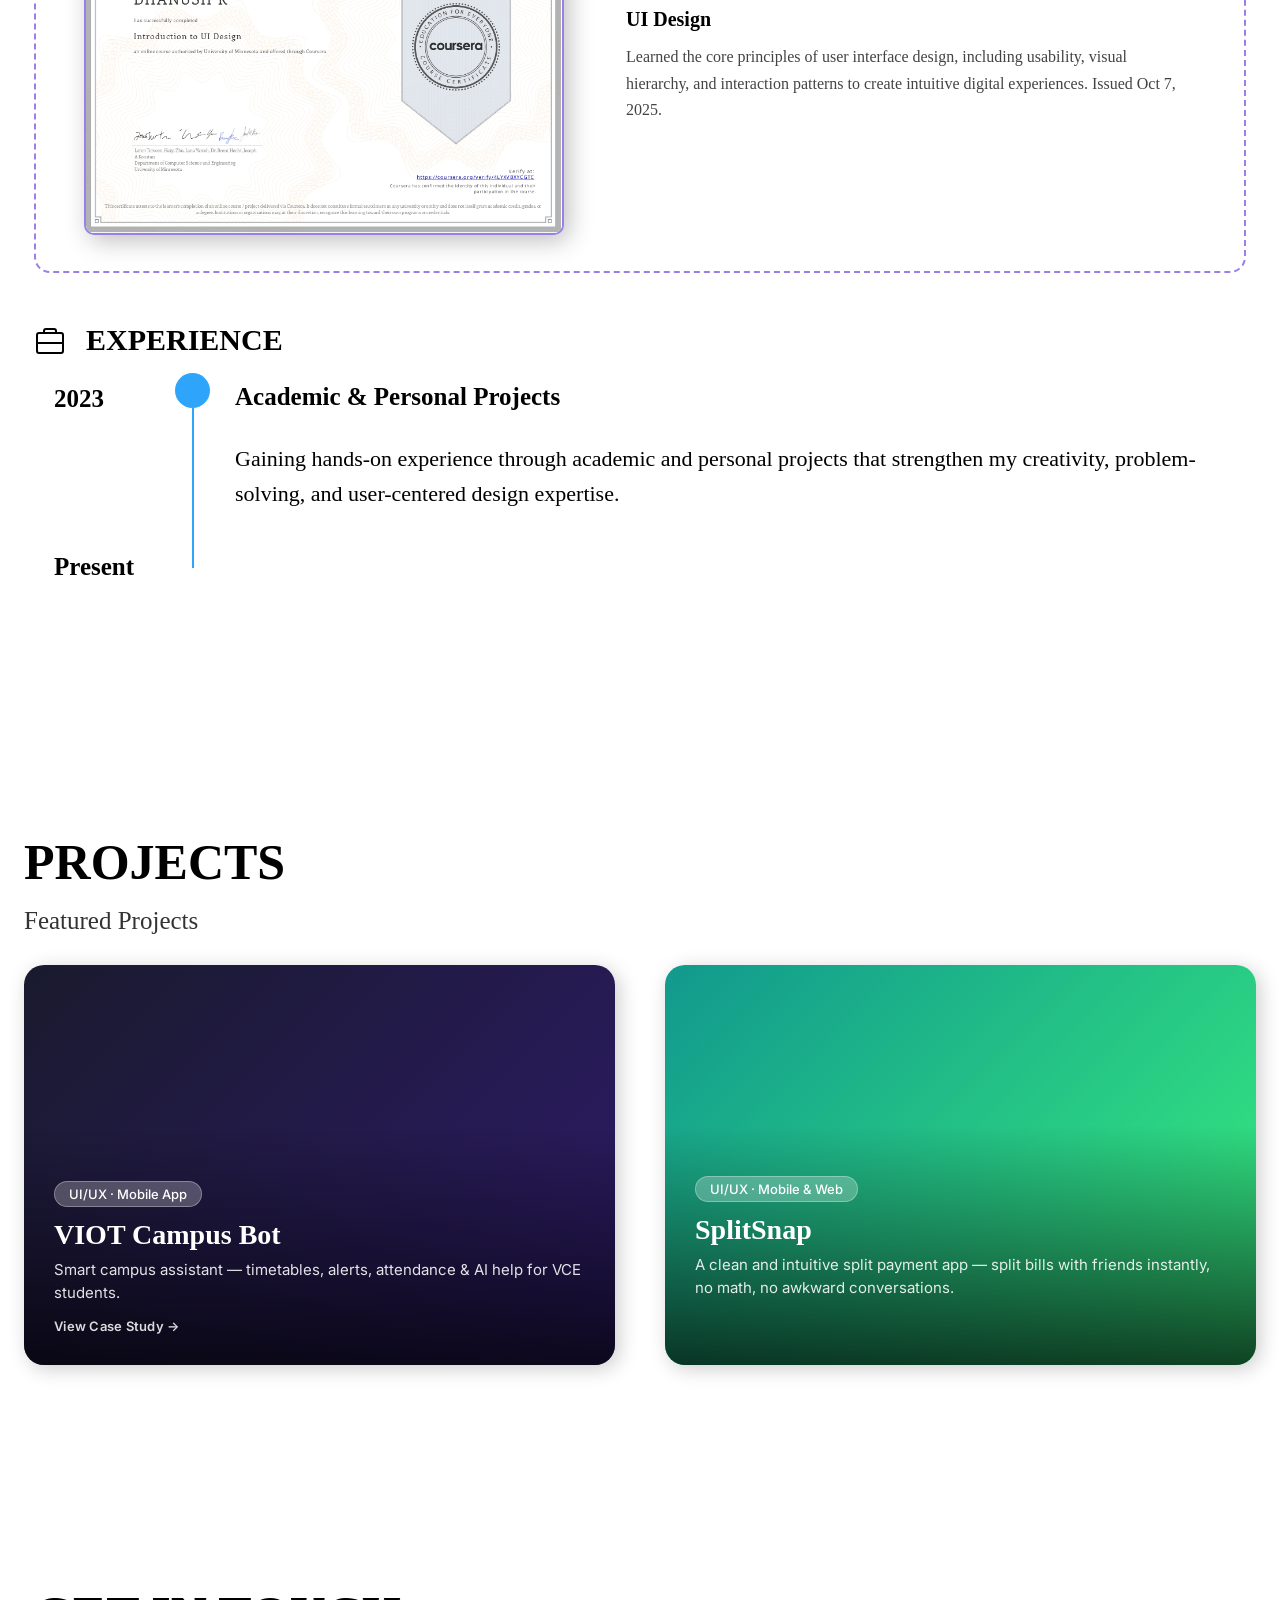
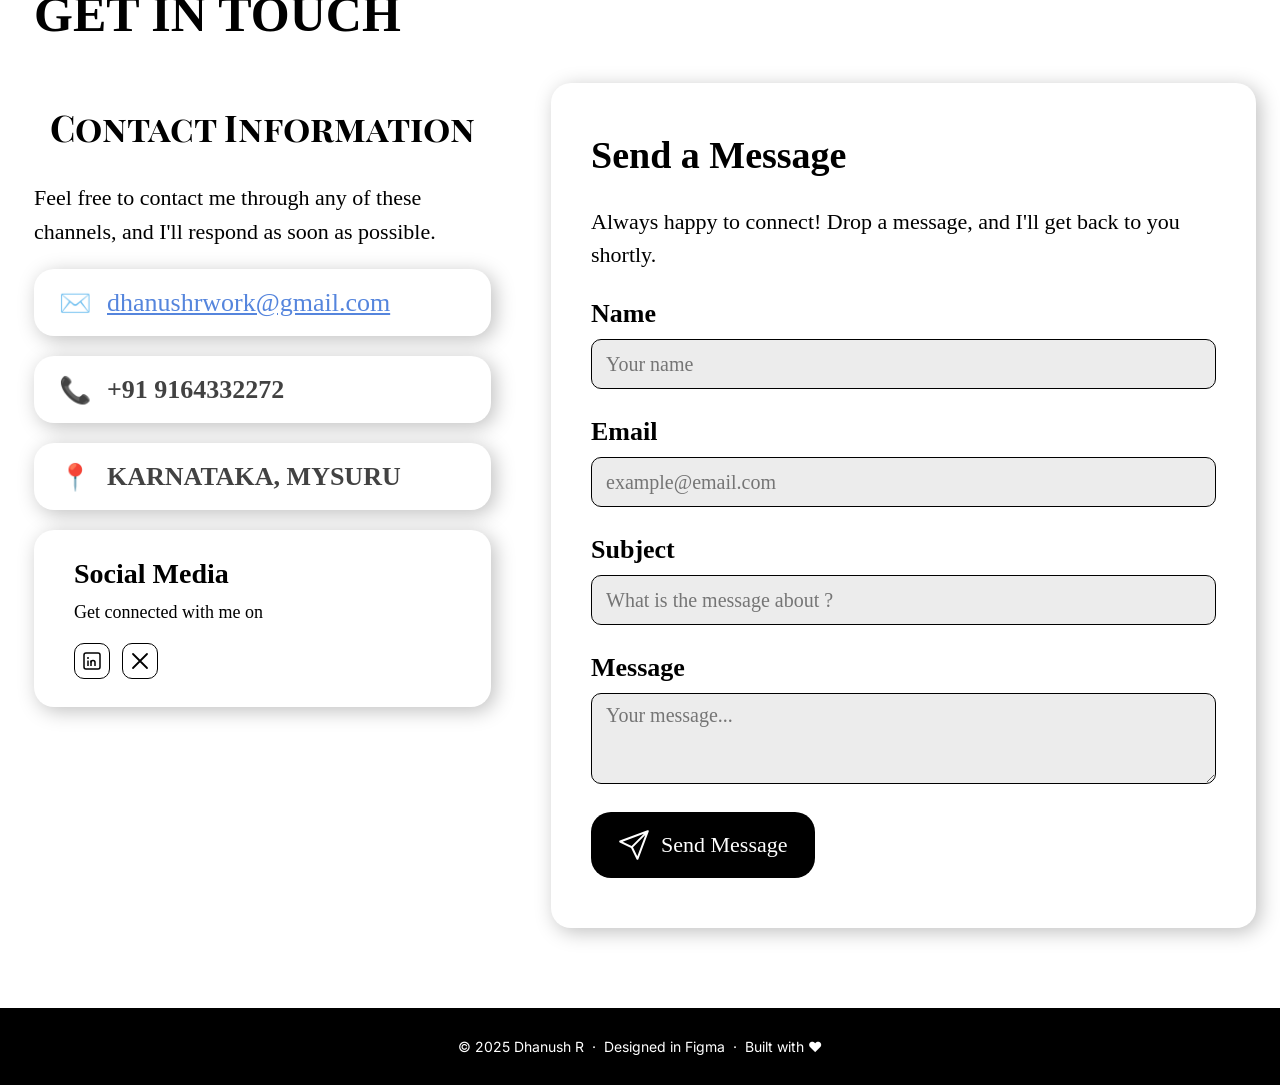
==== commit e18dd4a8: "Remove HSR Motors project card from index.html Removed the HSR Motors project card from the index.ht" ====
--- a/index.html
+++ b/index.html
@@ -330,16 +330,6 @@
           <p class="proj-desc">A clean and intuitive split payment app — split bills with friends instantly, no math, no awkward conversations.</p>
           <span class="proj-arrow">→</span>
         </div>
-      <div class="proj-card reveal reveal-left d4" style="margin-top:0">
-        <div class="proj-bg" style="background:linear-gradient(135deg,#1a1a1a,#2c2c2c)"></div>
-        <div class="proj-overlay"></div>
-        <div class="proj-content">
-          <span class="proj-tag">UI/UX · Interview Project</span>
-          <div class="proj-title">HSR Motors</div>
-          <p class="proj-desc">A UI/UX design project for a motors brand — crafted as part of an interview assignment.</p>
-          <a href="https://www.figma.com/design/4iZZHyDZJWTDEbbzpsZJJQ/HSR_MOTORS?t=DHq2B9nOlTLL1oMK-1" target="_blank" style="display:inline-block;margin-top:14px;font-size:13px;font-weight:600;color:#fff;opacity:.85;letter-spacing:.02em">View on Figma →</a>
-        </div>
-      </div>
     </div>
   </div>
 </section>
--- a/style.css
+++ b/style.css
@@ -631,6 +631,7 @@
 
 .proj-label { font-family: var(--font-serif); font-size: 25px; color: #333; margin-top: 16px; }
 .proj-grid  { display: flex; gap: 50px; flex-wrap: wrap; margin-top: 30px; }
+.proj-grid .proj-card:last-child:nth-child(odd) { flex: 0 0 calc(50% - 25px); }
 
 .proj-card {
   flex: 1; min-width: 280px; max-width: 600px; height: 400px;
